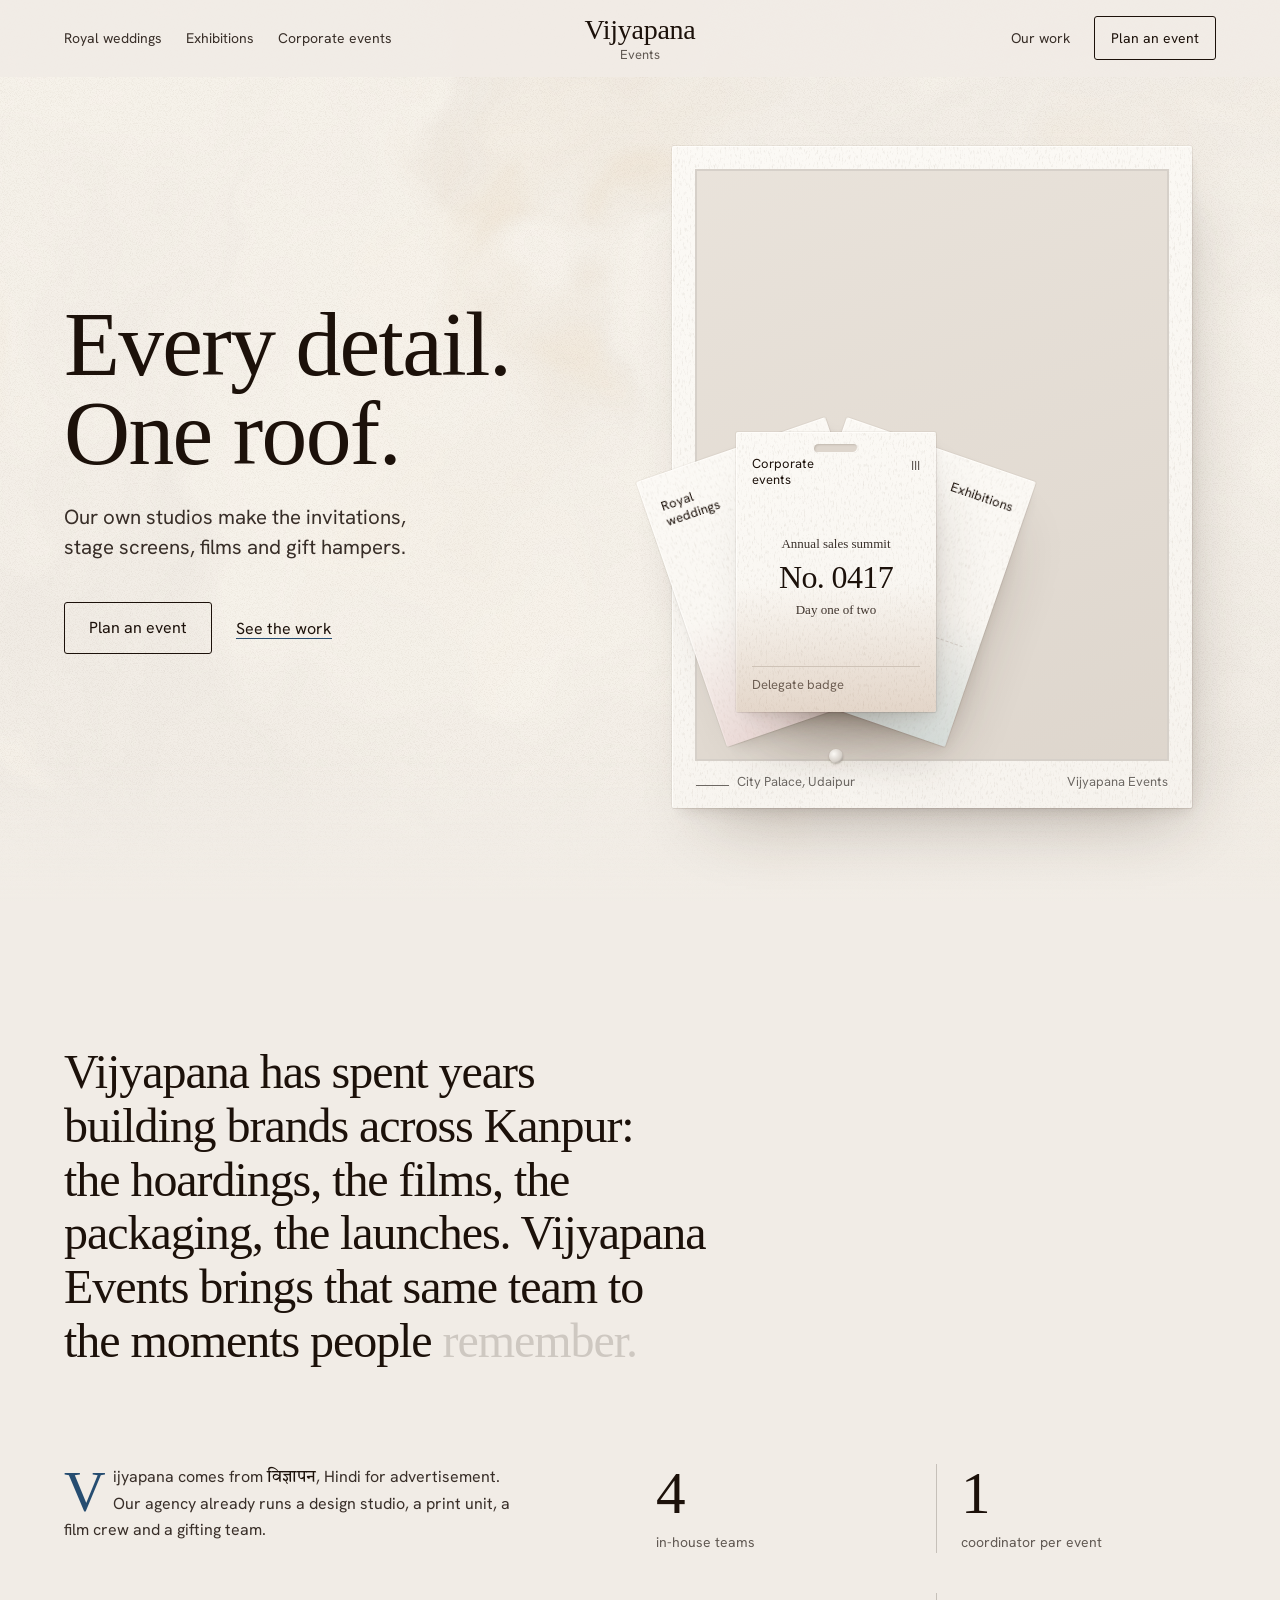
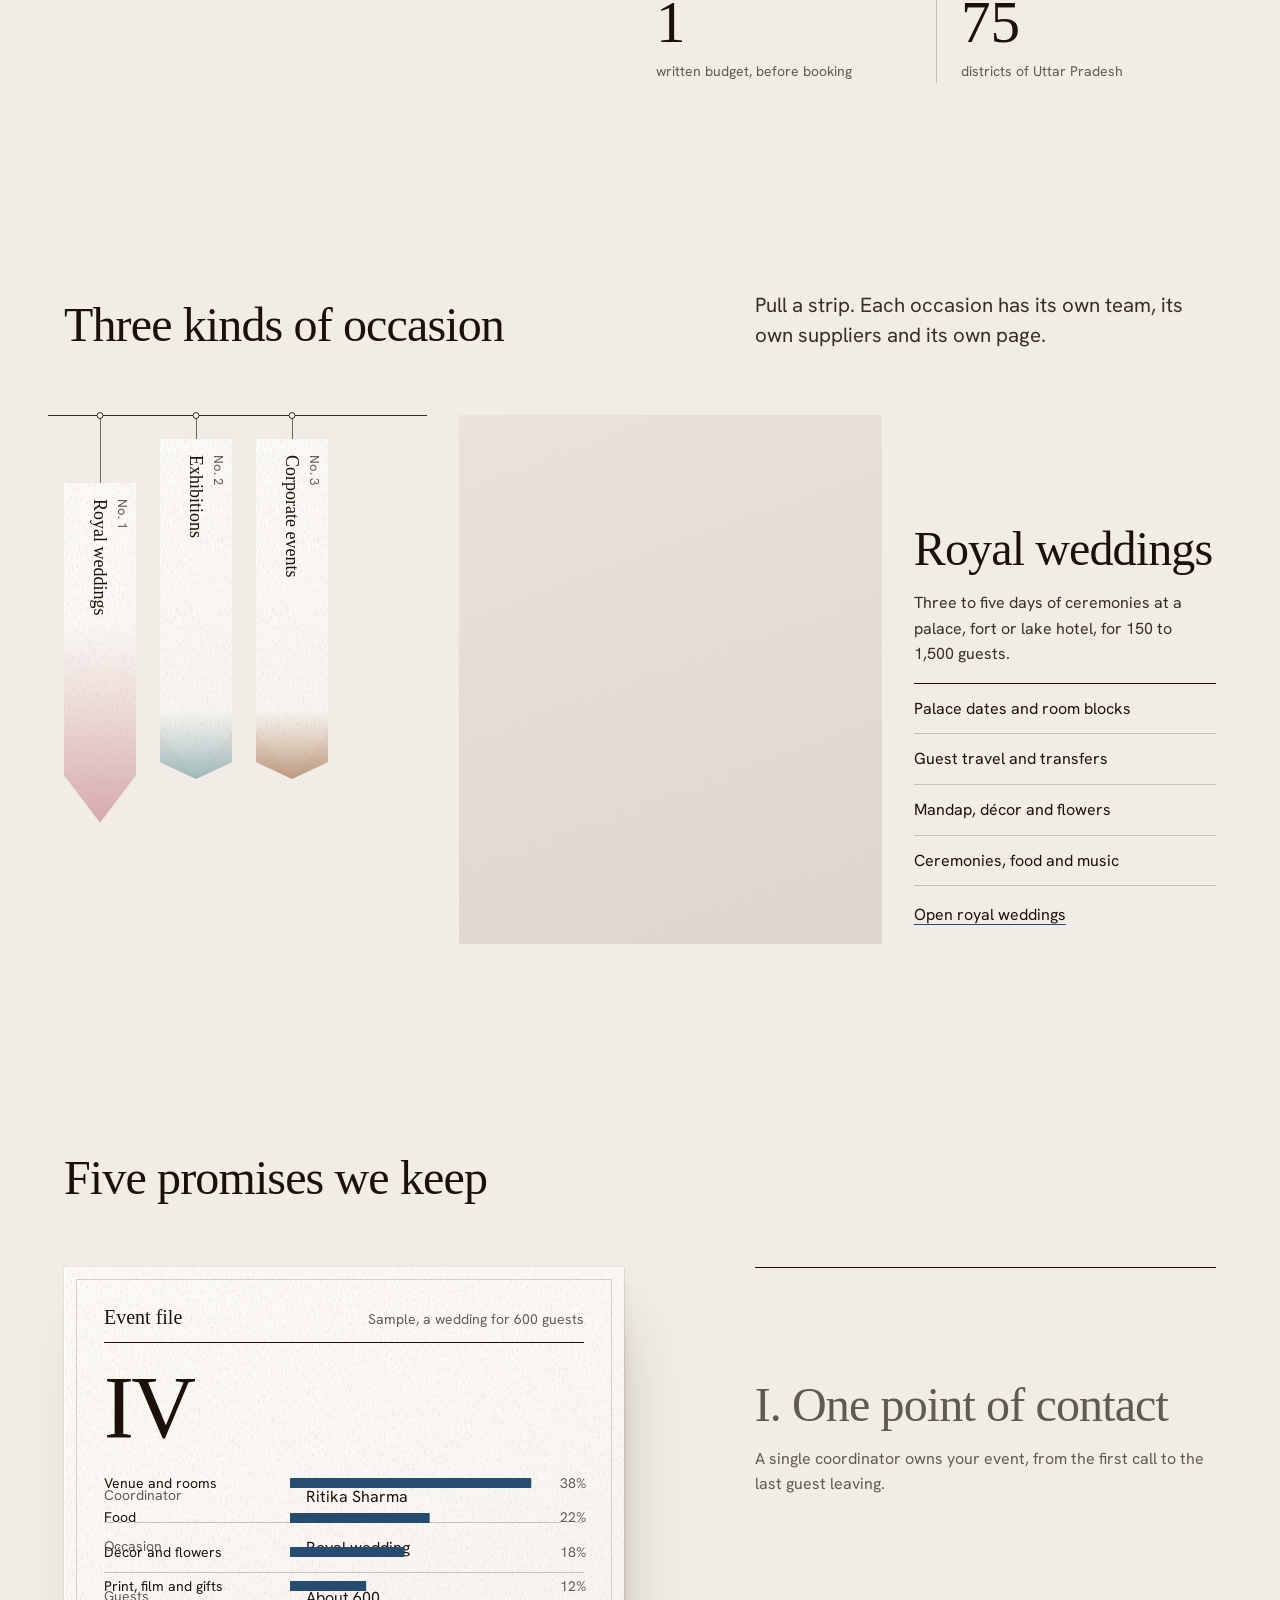
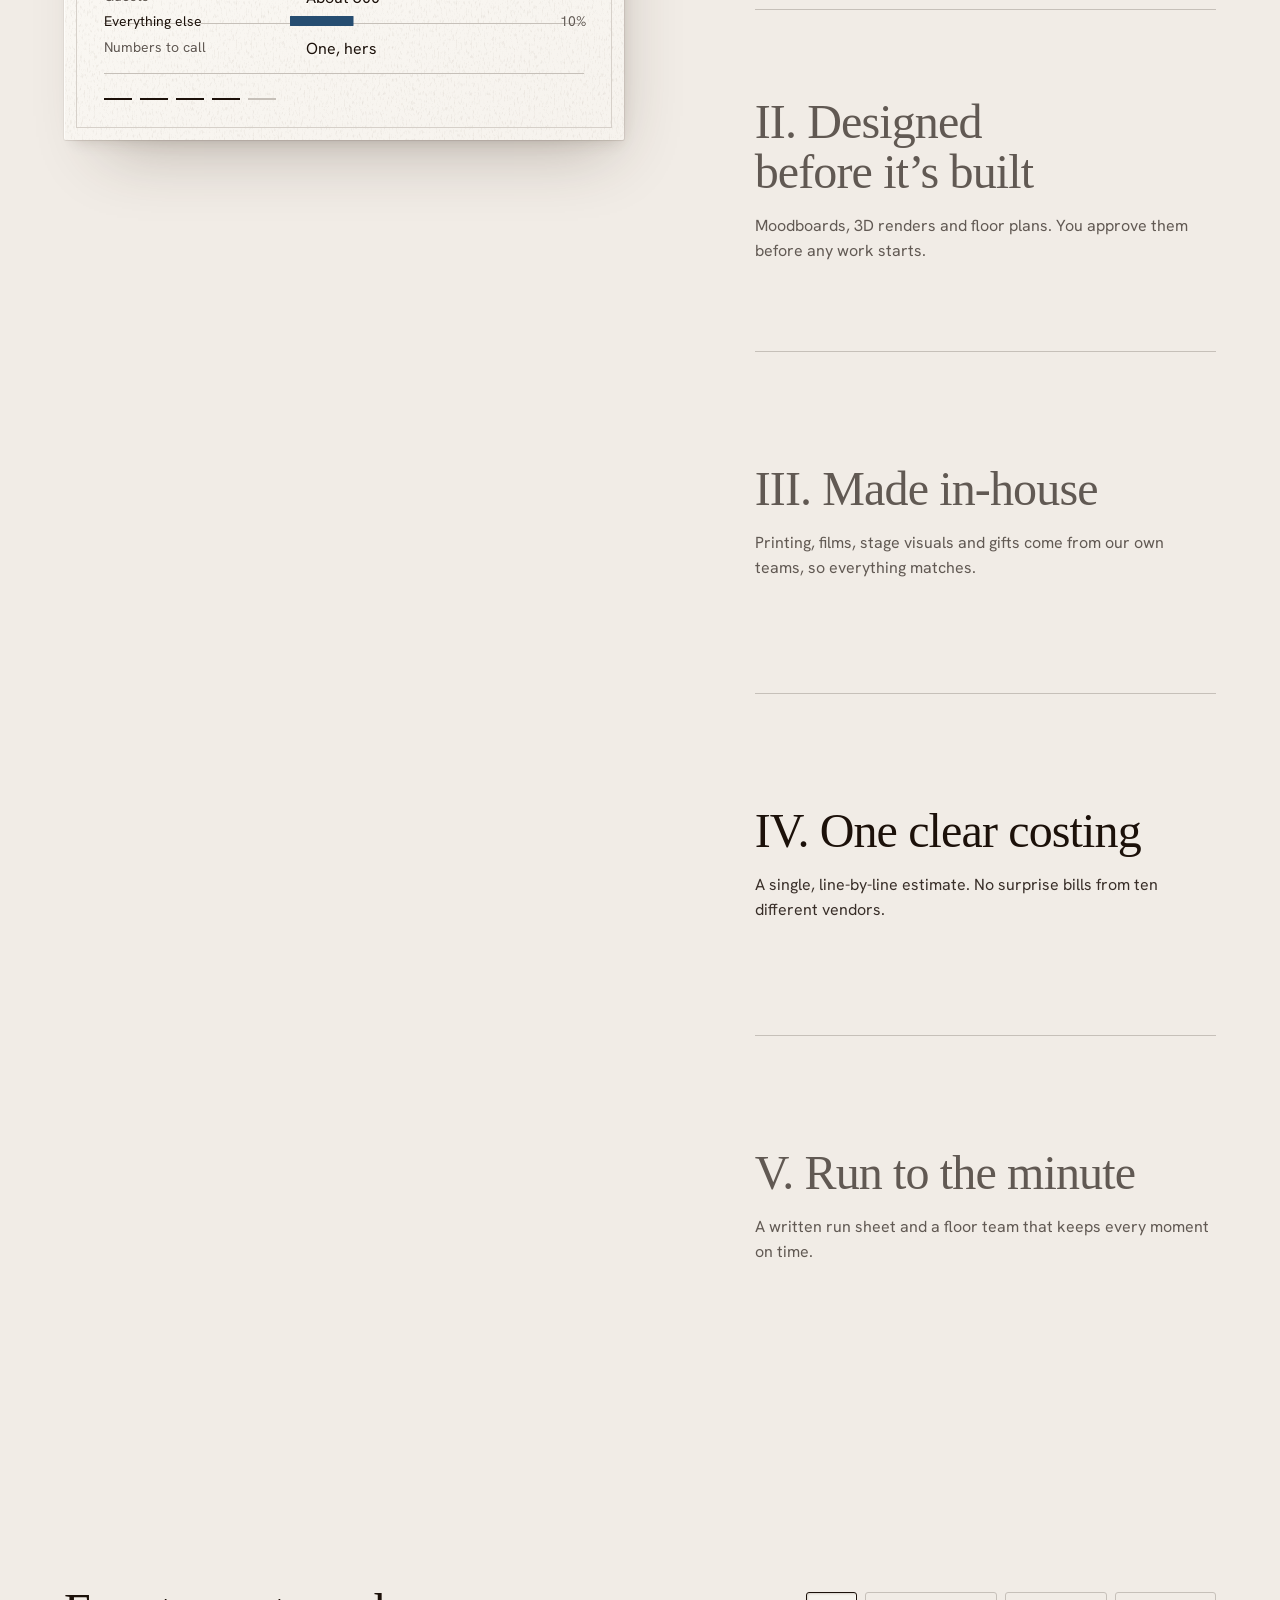
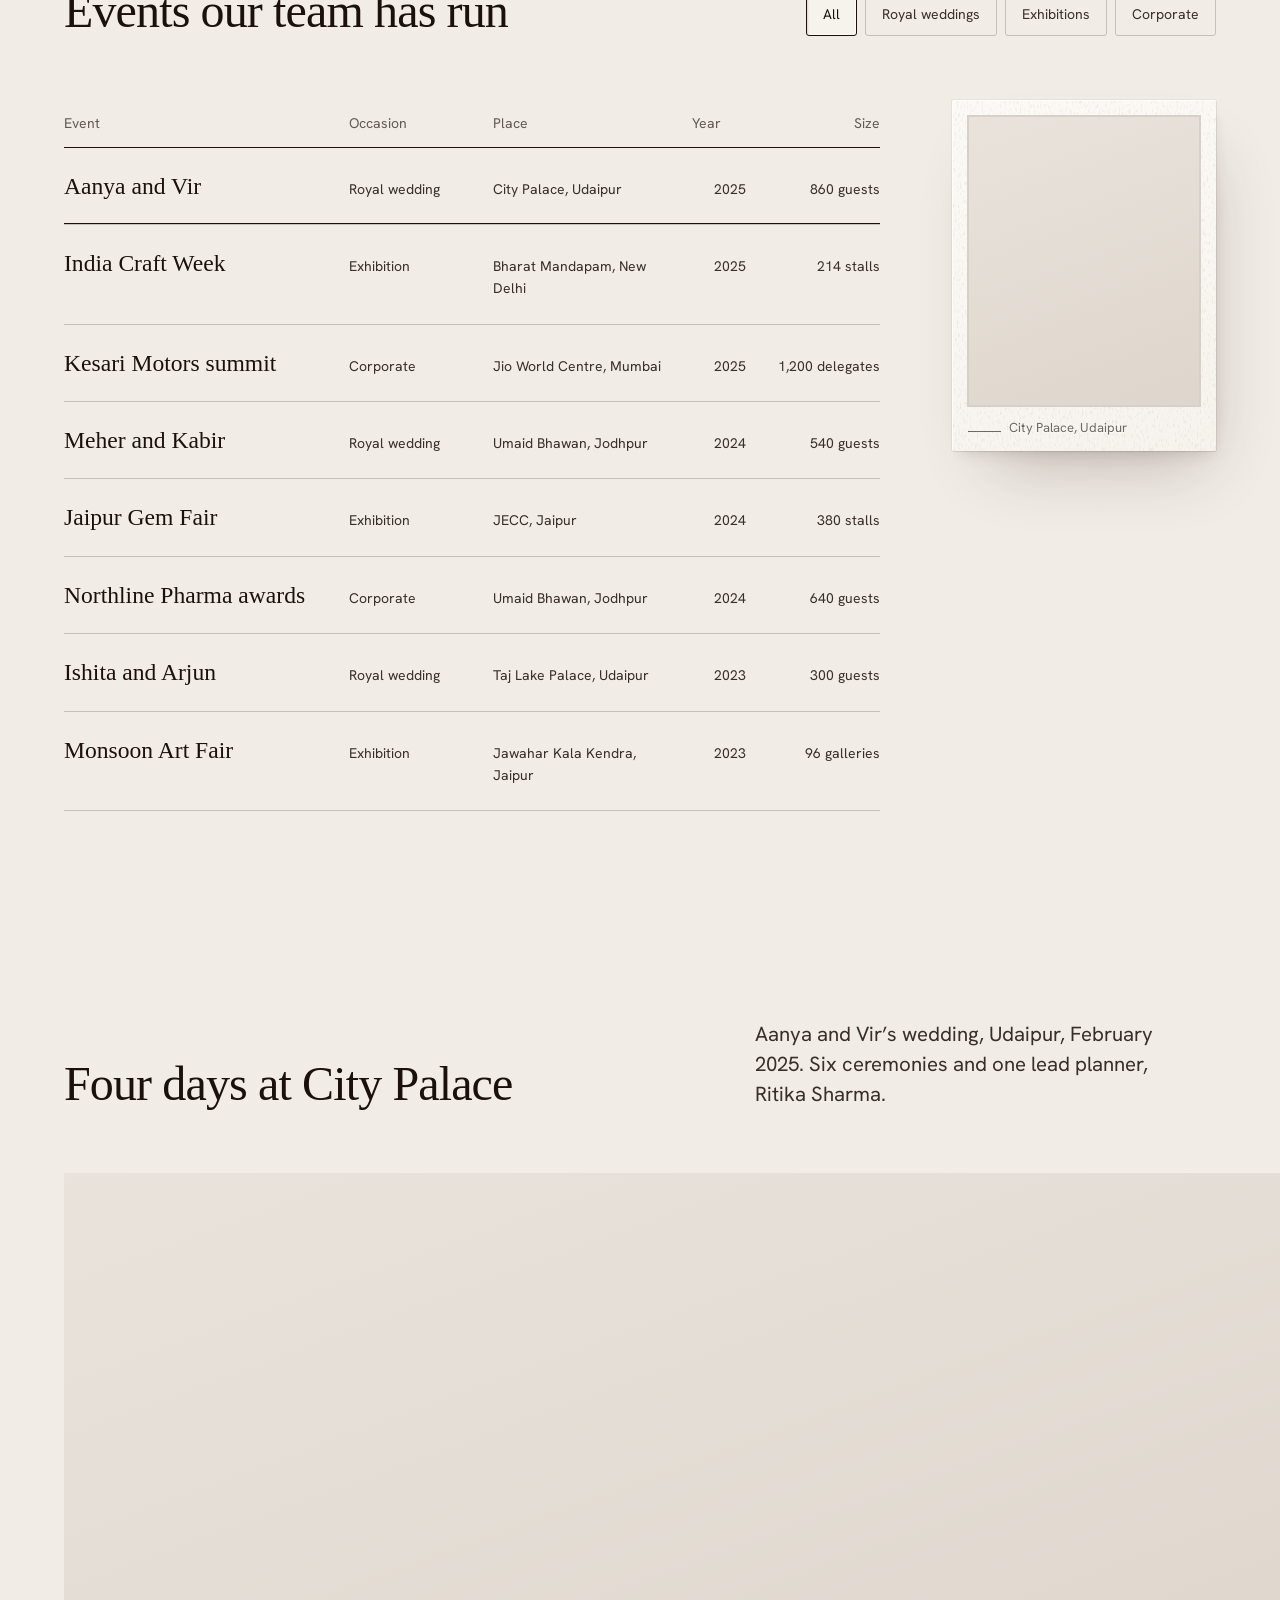
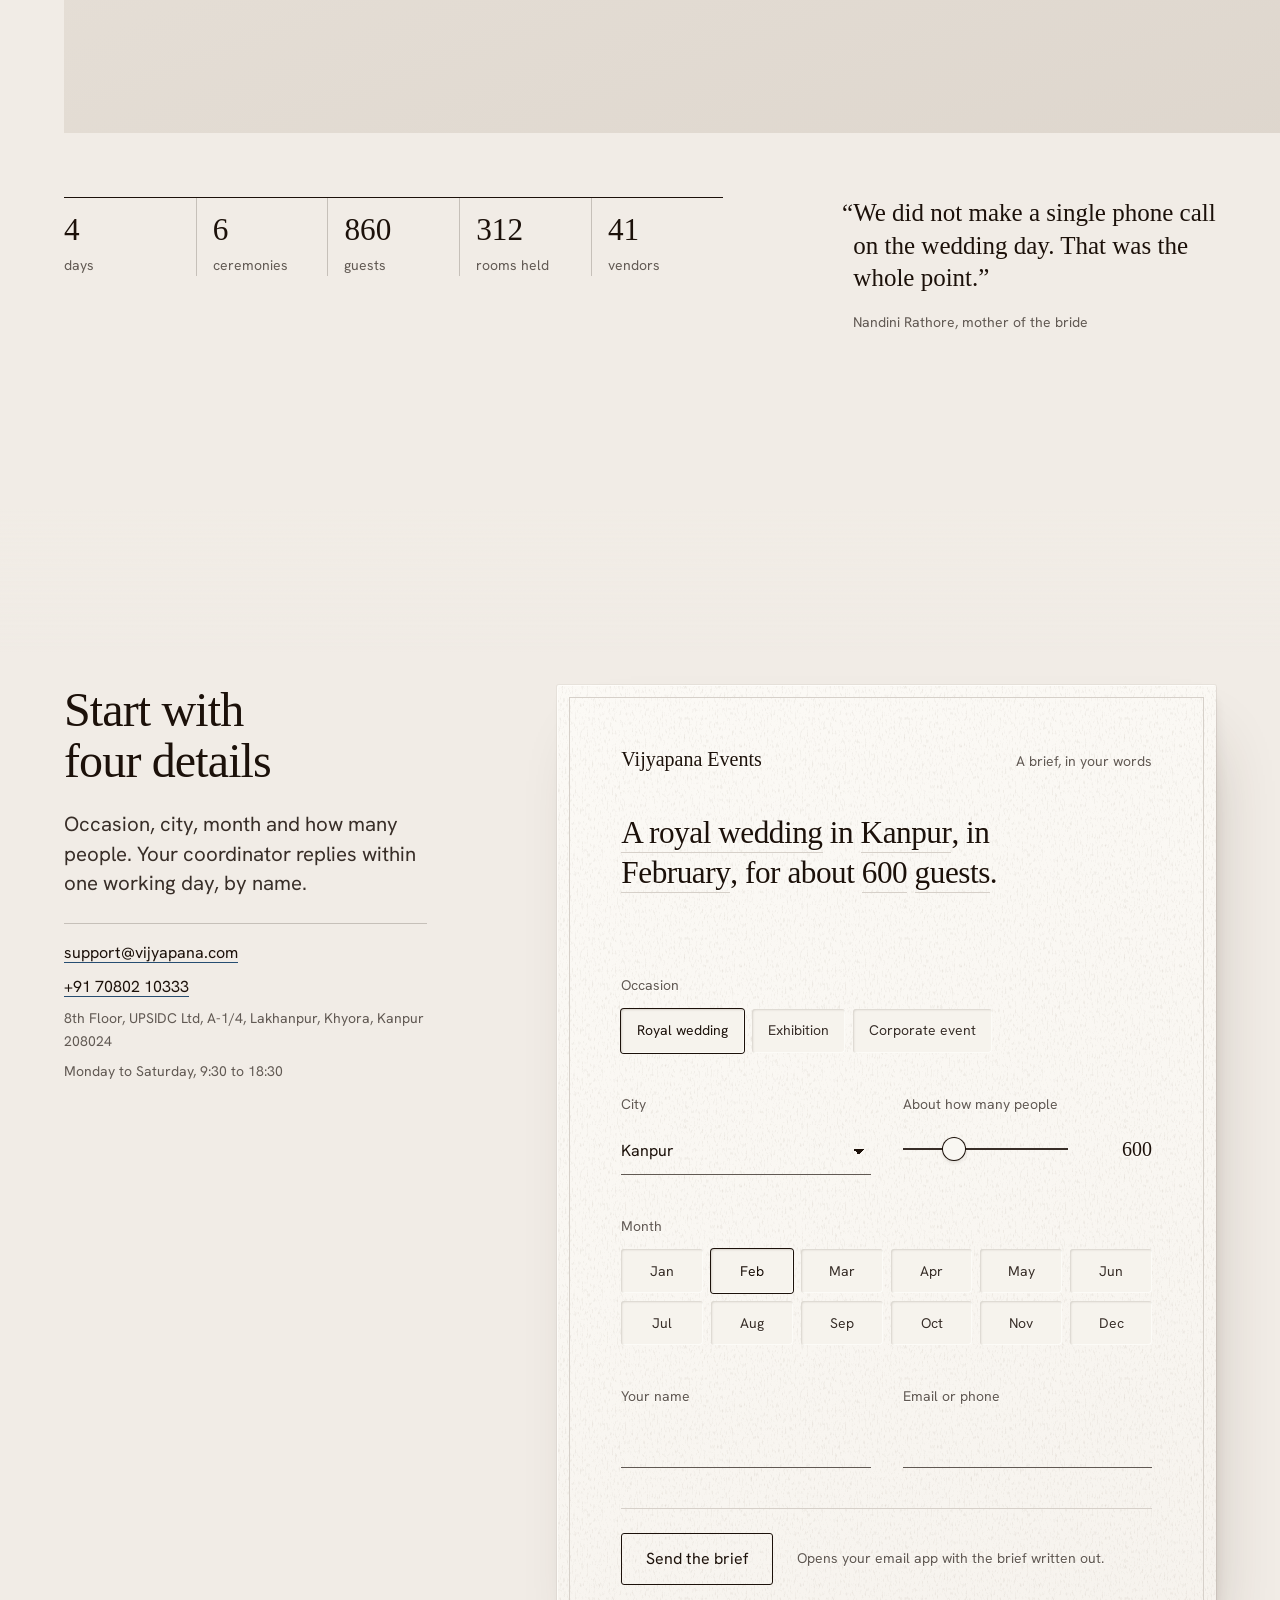
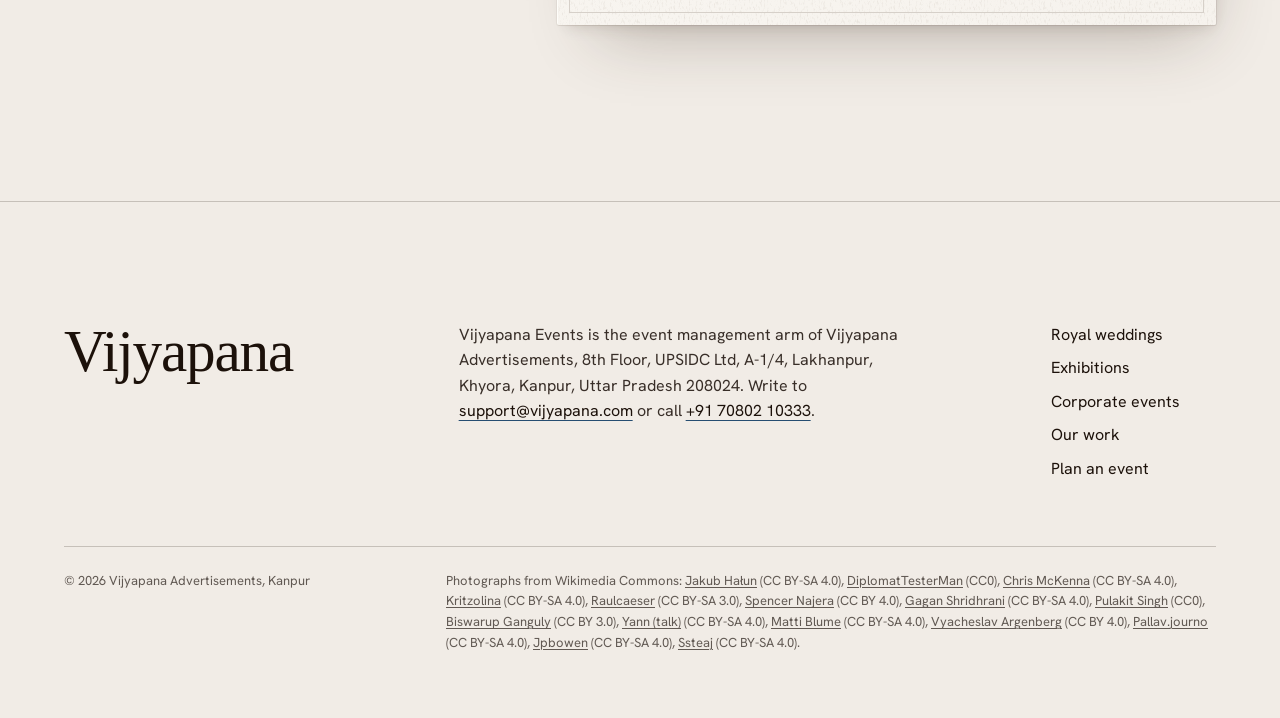
==== index.html @ c98c1ffe "Vijyapana Events website: home, royal weddings, exhibitions, corporate events Co-Authored-By: Claude" ====
<!doctype html>
<html lang="en-IN">
<head>
<meta charset="utf-8">
<meta name="viewport" content="width=device-width, initial-scale=1">
<title>Vijyapana Events | Royal weddings, exhibitions and corporate events in Kanpur</title>
<meta name="description" content="Vijyapana Events, the event management arm of Vijyapana in Kanpur, plans and runs royal weddings, exhibitions and corporate events, with the invitations, stage screens, films and gift hampers made in-house.">
<meta name="theme-color" content="#f1ece5">
<link rel="icon" href="data:image/svg+xml,%3Csvg xmlns='http://www.w3.org/2000/svg' viewBox='0 0 32 32'%3E%3Crect width='32' height='32' rx='3' fill='%23f1ece5'/%3E%3Ctext x='16' y='23' font-family='Georgia,serif' font-size='20' text-anchor='middle' fill='%23271c14'%3EV%3C/text%3E%3C/svg%3E">
<link rel="preconnect" href="https://api.fontshare.com">
<link rel="preconnect" href="https://cdn.fontshare.com" crossorigin>
<link rel="preconnect" href="https://fonts.googleapis.com">
<link rel="preconnect" href="https://fonts.gstatic.com" crossorigin>
<link rel="preconnect" href="https://upload.wikimedia.org">
<link href="https://api.fontshare.com/v2/css?f[]=sentient@300,400&amp;display=swap" rel="stylesheet">
<link href="https://fonts.googleapis.com/css2?family=Hanken+Grotesk:wght@400&amp;family=Tiro+Devanagari+Hindi&amp;display=swap" rel="stylesheet">
<link rel="stylesheet" href="assets/css/site.css">
<script>document.documentElement.classList.add('js');</script>

</head>
<!-- Placeholder content: the events, names, figures, quotes and prices on this site are sample data. Replace before launch. The Kanpur address, phone, email and hours are from vijyapana.com. -->
<body>
<canvas class="air" aria-hidden="true"></canvas>
<div class="grain" aria-hidden="true"></div>
<div class="page">
<a class="skip" href="#main">Skip to content</a>
<header class="site-nav">
  <div class="container">
    <nav class="site-nav__bar" aria-label="Main">
      <ul class="site-nav__start">
        <li><a href="royal-weddings.html">Royal weddings</a></li>
        <li><a href="exhibitions.html">Exhibitions</a></li>
        <li><a href="corporate-events.html">Corporate events</a></li>
      </ul>
      <a class="wordmark" href="index.html" aria-label="Vijyapana Events, home"><b>Vijyapana</b><span>Events</span></a>
      <div class="site-nav__end">
        <a class="link-work" href="index.html#work">Our work</a>
        <a class="btn btn--small" href="#brief">Plan an event</a>
        <button class="btn btn--small menu-btn" type="button" aria-expanded="false" aria-controls="menu">Menu</button>
      </div>
    </nav>
    <nav class="menu-panel" id="menu" aria-label="Menu" hidden>
      <a href="royal-weddings.html">Royal weddings</a>
      <a href="exhibitions.html">Exhibitions</a>
      <a href="corporate-events.html">Corporate events</a>
      <a href="index.html#work">Our work</a>
      <a class="btn" href="#brief">Plan an event</a>
    </nav>
  </div>
</header>


<main id="main">
  <!-- Hero: the three cards -->
  <section class="hero fade-foot" data-air aria-labelledby="hero-title">
    <div class="container hero__grid">
      <div class="hero__text">
        <h1 id="hero-title" class="lines-in h1--big">
          <span class="line" style="--i:0"><span>Every detail.</span></span>
          <span class="line" style="--i:1"><span>One roof.</span></span>
        </h1>
        <p class="lead" data-reveal style="--i:4">Our own studios make the invitations, stage screens, films and gift hampers.</p>
        <div class="actions" data-reveal style="--i:5">
          <a class="btn" href="#brief">Plan an event</a>
          <a class="link" href="#work">See the work</a>
        </div>
      </div>

      <div class="hero__visual hero__visual--deck">
        <figure class="print stock" style="margin:0">
          <div class="print__frame" data-slot="hero" data-print data-alt="Your own event photograph, portrait, at least 1600px tall">
            <img src="https://upload.wikimedia.org/wikipedia/commons/thumb/3/30/City_Palace%2C_Udaipur%2C_20191207_0526_6946.jpg/1280px-City_Palace%2C_Udaipur%2C_20191207_0526_6946.jpg" srcset="https://upload.wikimedia.org/wikipedia/commons/thumb/3/30/City_Palace%2C_Udaipur%2C_20191207_0526_6946.jpg/960px-City_Palace%2C_Udaipur%2C_20191207_0526_6946.jpg 960w, https://upload.wikimedia.org/wikipedia/commons/thumb/3/30/City_Palace%2C_Udaipur%2C_20191207_0526_6946.jpg/1280px-City_Palace%2C_Udaipur%2C_20191207_0526_6946.jpg 1280w, https://upload.wikimedia.org/wikipedia/commons/thumb/3/30/City_Palace%2C_Udaipur%2C_20191207_0526_6946.jpg/1920px-City_Palace%2C_Udaipur%2C_20191207_0526_6946.jpg 1920w" width="3936" height="4504" data-key="wed" class="is-shown" alt="Carved balconies and arched windows of City Palace, Udaipur, in daylight" sizes="(min-width: 60rem) 460px, 90vw" style="object-position: 50% 40%" fetchpriority="high" decoding="async">
            <img src="https://upload.wikimedia.org/wikipedia/commons/thumb/7/73/India_Art_Fair_2018_New_Delhi.jpg/1280px-India_Art_Fair_2018_New_Delhi.jpg" srcset="https://upload.wikimedia.org/wikipedia/commons/thumb/7/73/India_Art_Fair_2018_New_Delhi.jpg/960px-India_Art_Fair_2018_New_Delhi.jpg 960w, https://upload.wikimedia.org/wikipedia/commons/thumb/7/73/India_Art_Fair_2018_New_Delhi.jpg/1280px-India_Art_Fair_2018_New_Delhi.jpg 1280w, https://upload.wikimedia.org/wikipedia/commons/thumb/7/73/India_Art_Fair_2018_New_Delhi.jpg/1920px-India_Art_Fair_2018_New_Delhi.jpg 1920w" width="4032" height="3024" data-key="exh" alt="A long exhibition pavilion with a pleated roof and visitors arriving" sizes="(min-width: 60rem) 460px, 90vw" style="object-position: 40% 50%" loading="lazy" decoding="async">
            <img src="https://upload.wikimedia.org/wikipedia/commons/thumb/a/aa/Wikimania_2014_-_audience_during_Lila_Tretikov%27s_keynote_03.jpg/1280px-Wikimania_2014_-_audience_during_Lila_Tretikov%27s_keynote_03.jpg" srcset="https://upload.wikimedia.org/wikipedia/commons/thumb/a/aa/Wikimania_2014_-_audience_during_Lila_Tretikov%27s_keynote_03.jpg/960px-Wikimania_2014_-_audience_during_Lila_Tretikov%27s_keynote_03.jpg 960w, https://upload.wikimedia.org/wikipedia/commons/thumb/a/aa/Wikimania_2014_-_audience_during_Lila_Tretikov%27s_keynote_03.jpg/1280px-Wikimania_2014_-_audience_during_Lila_Tretikov%27s_keynote_03.jpg 1280w, https://upload.wikimedia.org/wikipedia/commons/thumb/a/aa/Wikimania_2014_-_audience_during_Lila_Tretikov%27s_keynote_03.jpg/1920px-Wikimania_2014_-_audience_during_Lila_Tretikov%27s_keynote_03.jpg 1920w" width="4608" height="3456" data-key="corp" alt="A full auditorium during a keynote" sizes="(min-width: 60rem) 460px, 90vw" style="object-position: 55% 50%" loading="lazy" decoding="async">
          </div>
          <figcaption class="print__meta">
            <span class="pencil" data-print-meta="wed">City Palace, Udaipur</span>
            <span class="pencil" data-print-meta="exh" hidden>Exhibition pavilion, New Delhi</span>
            <span class="pencil" data-print-meta="corp" hidden>Keynote, 1,200 seats</span>
            <span>Vijyapana Events</span>
          </figcaption>
        </figure>

        <div class="deck" aria-label="Choose an occasion">
          <a class="card card--wed stock" href="royal-weddings.html" data-show="wed" aria-label="Royal weddings">
            <span class="card__stain" aria-hidden="true"></span>
            <span class="card__top"><span>Royal weddings</span><span aria-hidden="true">I</span></span>
            <span class="card__body" aria-hidden="true"><em>Together with their families</em><strong>Aanya &amp; Vir</strong><em>request your company in Udaipur</em></span>
            <span class="card__foot" aria-hidden="true"><span>Invitation</span></span>
          </a>
          <a class="card card--exh stock" href="exhibitions.html" data-show="exh" aria-label="Exhibitions">
            <span class="card__stain" aria-hidden="true"></span>
            <span class="card__perf" aria-hidden="true"></span>
            <span class="card__top"><span>Exhibitions</span><span aria-hidden="true">II</span></span>
            <span class="card__body" aria-hidden="true"><em>India Craft Week</em><strong>Hall 3</strong><em>Stall C-14, 18&nbsp;sq&nbsp;m</em></span>
            <span class="card__foot" aria-hidden="true"><span>Stall pass</span></span>
          </a>
          <a class="card card--corp stock" href="corporate-events.html" data-show="corp" aria-label="Corporate events">
            <span class="card__stain" aria-hidden="true"></span>
            <span class="card__slot" aria-hidden="true"></span>
            <span class="card__top"><span>Corporate events</span><span aria-hidden="true">III</span></span>
            <span class="card__body" aria-hidden="true"><em>Annual sales summit</em><strong>No. 0417</strong><em>Day one of two</em></span>
            <span class="card__foot" aria-hidden="true"><span>Delegate badge</span></span>
          </a>
        </div>
      </div>
    </div>
  </section>

  <!-- What we are -->
  <section class="section paper" aria-labelledby="what-title">
    <div class="container">
      <h2 id="what-title" class="visually-hidden">About Vijyapana Events</h2>
      <div class="g12">
        <p class="statement__text ink-words">Vijyapana has spent years building brands across Kanpur: the hoardings, the films, the packaging, the launches. Vijyapana Events brings that same team to the moments people remember.</p>
      </div>
      <div class="g12 statement__below">
        <p class="wall dropcap" data-reveal>Vijyapana comes from <span class="deva" lang="hi">विज्ञापन</span>, Hindi for advertisement. Our agency already runs a design studio, a print unit, a film crew and a gifting team.</p>
        <dl class="figures" data-stagger>
          <div data-reveal><dt>in-house teams</dt><dd data-count="4">4</dd></div>
          <div data-reveal><dt>coordinator per event</dt><dd data-count="1">1</dd></div>
          <div data-reveal><dt>written budget, before booking</dt><dd data-count="1">1</dd></div>
          <div data-reveal><dt>districts of Uttar Pradesh</dt><dd data-count="75">75</dd></div>
        </dl>
      </div>
    </div>
  </section>

  <!-- Three kinds of occasion -->
  <section class="section paper" id="occasions" aria-labelledby="occ-title">
    <div class="container">
      <div class="head head--split">
        <h2 id="occ-title" data-reveal>Three kinds of occasion</h2>
        <p class="lead" data-reveal style="--i:1">Pull a strip. Each occasion has its own team, its own suppliers and its own page.</p>
      </div>
      <div class="g12 occ" data-tabs>
        <div class="occ__rail" role="tablist" aria-label="Occasions">
          <button class="strip strip--wed" type="button" role="tab" id="t-wed" aria-controls="p-wed" aria-selected="true"><span class="strip__paper"></span><span class="strip__ink"></span><span class="strip__name">Royal weddings</span><span class="strip__no">No. 1</span></button>
          <button class="strip strip--exh" type="button" role="tab" id="t-exh" aria-controls="p-exh" aria-selected="false"><span class="strip__paper"></span><span class="strip__ink"></span><span class="strip__name">Exhibitions</span><span class="strip__no">No. 2</span></button>
          <button class="strip strip--corp" type="button" role="tab" id="t-corp" aria-controls="p-corp" aria-selected="false"><span class="strip__paper"></span><span class="strip__ink"></span><span class="strip__name">Corporate events</span><span class="strip__no">No. 3</span></button>
        </div>
        <div class="occ__panels">
          <article class="occ__panel" role="tabpanel" id="p-wed" aria-labelledby="t-wed">
            <div class="occ__photo" data-slot="occ-wed" data-alt="Décor detail from one of your weddings, portrait">
              <img src="https://upload.wikimedia.org/wikipedia/commons/thumb/f/f6/Lotus_buds_as_decoration_at_an_Indian_wedding_02.jpg/1280px-Lotus_buds_as_decoration_at_an_Indian_wedding_02.jpg" srcset="https://upload.wikimedia.org/wikipedia/commons/thumb/f/f6/Lotus_buds_as_decoration_at_an_Indian_wedding_02.jpg/960px-Lotus_buds_as_decoration_at_an_Indian_wedding_02.jpg 960w, https://upload.wikimedia.org/wikipedia/commons/thumb/f/f6/Lotus_buds_as_decoration_at_an_Indian_wedding_02.jpg/1280px-Lotus_buds_as_decoration_at_an_Indian_wedding_02.jpg 1280w, https://upload.wikimedia.org/wikipedia/commons/thumb/f/f6/Lotus_buds_as_decoration_at_an_Indian_wedding_02.jpg/1920px-Lotus_buds_as_decoration_at_an_Indian_wedding_02.jpg 1920w" width="5472" height="3648" alt="Lotus buds and jasmine strings hung as wedding décor" sizes="(min-width: 60rem) 34vw, 92vw" style="object-position: 50% 45%" loading="lazy" decoding="async">
            </div>
            <div class="occ__label">
              <h3>Royal weddings</h3>
              <p>Three to five days of ceremonies at a palace, fort or lake hotel, for 150 to 1,500 guests.</p>
              <ul><li>Palace dates and room blocks</li><li>Guest travel and transfers</li><li>Mandap, décor and flowers</li><li>Ceremonies, food and music</li></ul>
              <a class="link" href="royal-weddings.html">Open royal weddings</a>
            </div>
          </article>
          <article class="occ__panel" role="tabpanel" id="p-exh" aria-labelledby="t-exh">
            <div class="occ__photo" data-slot="occ-exh" data-alt="A hall your team has built, portrait">
              <img src="https://upload.wikimedia.org/wikipedia/commons/thumb/0/0f/Pragatimaidanhall6.jpg/1280px-Pragatimaidanhall6.jpg" srcset="https://upload.wikimedia.org/wikipedia/commons/thumb/0/0f/Pragatimaidanhall6.jpg/960px-Pragatimaidanhall6.jpg 960w, https://upload.wikimedia.org/wikipedia/commons/thumb/0/0f/Pragatimaidanhall6.jpg/1280px-Pragatimaidanhall6.jpg 1280w, https://upload.wikimedia.org/wikipedia/commons/thumb/0/0f/Pragatimaidanhall6.jpg/1920px-Pragatimaidanhall6.jpg 1920w" width="4608" height="3456" alt="An exhibition hall under a steel roof, stalls in rows below" sizes="(min-width: 60rem) 34vw, 92vw" style="object-position: 50% 50%" loading="lazy" decoding="async">
            </div>
            <div class="occ__label">
              <h3>Exhibitions</h3>
              <p>Trade shows, consumer fairs and art fairs, for the organiser running the hall and the brand taking a stand.</p>
              <ul><li>Hall plans and permits</li><li>Stand design and build</li><li>Exhibitor services desk</li><li>Visitor registration</li></ul>
              <a class="link" href="exhibitions.html">Open exhibitions</a>
            </div>
          </article>
          <article class="occ__panel" role="tabpanel" id="p-corp" aria-labelledby="t-corp">
            <div class="occ__photo" data-slot="occ-corp" data-alt="A stage your team has run, portrait">
              <img src="https://upload.wikimedia.org/wikipedia/commons/thumb/6/6b/NOLA_NAHJ_2026_Conference_-_%28Group%29_Charo_Henriquez_%2B_Sabrina_Rodriguez_%2B_Vanessa_Diaz_%2B_Julyssa_Lopez_1.jpg/1280px-NOLA_NAHJ_2026_Conference_-_%28Group%29_Charo_Henriquez_%2B_Sabrina_Rodriguez_%2B_Vanessa_Diaz_%2B_Julyssa_Lopez_1.jpg" srcset="https://upload.wikimedia.org/wikipedia/commons/thumb/6/6b/NOLA_NAHJ_2026_Conference_-_%28Group%29_Charo_Henriquez_%2B_Sabrina_Rodriguez_%2B_Vanessa_Diaz_%2B_Julyssa_Lopez_1.jpg/960px-NOLA_NAHJ_2026_Conference_-_%28Group%29_Charo_Henriquez_%2B_Sabrina_Rodriguez_%2B_Vanessa_Diaz_%2B_Julyssa_Lopez_1.jpg 960w, https://upload.wikimedia.org/wikipedia/commons/thumb/6/6b/NOLA_NAHJ_2026_Conference_-_%28Group%29_Charo_Henriquez_%2B_Sabrina_Rodriguez_%2B_Vanessa_Diaz_%2B_Julyssa_Lopez_1.jpg/1280px-NOLA_NAHJ_2026_Conference_-_%28Group%29_Charo_Henriquez_%2B_Sabrina_Rodriguez_%2B_Vanessa_Diaz_%2B_Julyssa_Lopez_1.jpg 1280w, https://upload.wikimedia.org/wikipedia/commons/thumb/6/6b/NOLA_NAHJ_2026_Conference_-_%28Group%29_Charo_Henriquez_%2B_Sabrina_Rodriguez_%2B_Vanessa_Diaz_%2B_Julyssa_Lopez_1.jpg/1920px-NOLA_NAHJ_2026_Conference_-_%28Group%29_Charo_Henriquez_%2B_Sabrina_Rodriguez_%2B_Vanessa_Diaz_%2B_Julyssa_Lopez_1.jpg 1920w" width="5472" height="3648" alt="Four speakers seated on a dark stage during a panel" sizes="(min-width: 60rem) 34vw, 92vw" style="object-position: 50% 50%" loading="lazy" decoding="async">
            </div>
            <div class="occ__label">
              <h3>Corporate events</h3>
              <p>Conferences, launches, award nights and offsites, run to a minute-by-minute show sheet.</p>
              <ul><li>Venue, stage and sound</li><li>Delegate registration</li><li>Speakers and show calling</li><li>Group travel</li></ul>
              <a class="link" href="corporate-events.html">Open corporate events</a>
            </div>
          </article>
        </div>
      </div>
    </div>
  </section>

  <!-- How an event runs -->
  <section class="section paper" aria-labelledby="how-title">
    <div class="container">
      <div class="head">
        <h2 id="how-title" data-reveal>Five promises we keep</h2>
      </div>
      <div class="g12 chapter" data-chapter>
        <div class="chapter__pin">
          <div class="sheet stock stock--framed">
            <div class="sheet__head"><b>Event file</b><span>Sample, a wedding for 600 guests</span></div>
            <div class="sheet__states">
              <div class="sheet__state is-current">
                <span class="sheet__numeral" aria-hidden="true">I</span>
                <dl><div><dt>Coordinator</dt><dd>Ritika Sharma</dd></div><div><dt>Occasion</dt><dd>Royal wedding</dd></div><div><dt>Guests</dt><dd>About 600</dd></div><div><dt>Numbers to call</dt><dd>One, hers</dd></div></dl>
              </div>
              <div class="sheet__state">
                <span class="sheet__numeral" aria-hidden="true">II</span>
                <dl><div><dt>Moodboard</dt><dd>Approved</dd></div><div><dt>3D stage render</dt><dd>Version 3, approved</dd></div><div><dt>Floor plan</dt><dd>Signed</dd></div><div><dt>Build starts</dt><dd>After your sign-off</dd></div></dl>
              </div>
              <div class="sheet__state">
                <span class="sheet__numeral" aria-hidden="true">III</span>
                <dl><div><dt>Invitations</dt><dd>Our print unit</dd></div><div><dt>Stage screens</dt><dd>Our design studio</dd></div><div><dt>Wedding film</dt><dd>Our film crew</dd></div><div><dt>Gift hampers</dt><dd>Our gifting team</dd></div></dl>
              </div>
              <div class="sheet__state">
                <span class="sheet__numeral" aria-hidden="true">IV</span>
                <ul class="bars">
                  <li>Venue and rooms<i style="--v:.95"></i><b>38%</b></li>
                  <li>Food<i style="--v:.55"></i><b>22%</b></li>
                  <li>Décor and flowers<i style="--v:.45"></i><b>18%</b></li>
                  <li>Print, film and gifts<i style="--v:.3"></i><b>12%</b></li>
                  <li>Everything else<i style="--v:.25"></i><b>10%</b></li>
                </ul>
              </div>
              <div class="sheet__state">
                <span class="sheet__numeral" aria-hidden="true">V</span>
                <dl><div><dt>18:30</dt><dd>Baraat leaves the hotel</dd></div><div><dt>19:10</dt><dd>At the gate</dd></div><div><dt>19:40</dt><dd>Varmala on the steps</dd></div><div><dt>21:15</dt><dd>Pheras, at the muhurat</dd></div></dl>
              </div>
            </div>
            <div class="sheet__ticks" aria-hidden="true"><span class="on"></span><span></span><span></span><span></span><span></span></div>
          </div>
        </div>
        <ol class="chapter__steps">
          <li class="is-current"><h3>I. One point of contact</h3><p>A single coordinator owns your event, from the first call to the last guest leaving.</p></li>
          <li><h3>II. Designed before it’s built</h3><p>Moodboards, 3D renders and floor plans. You approve them before any work starts.</p></li>
          <li><h3>III. Made in-house</h3><p>Printing, films, stage visuals and gifts come from our own teams, so everything matches.</p></li>
          <li><h3>IV. One clear costing</h3><p>A single, line-by-line estimate. No surprise bills from ten different vendors.</p></li>
          <li><h3>V. Run to the minute</h3><p>A written run sheet and a floor team that keeps every moment on time.</p></li>
        </ol>
      </div>
    </div>
  </section>

  <!-- The work -->
  <section class="section paper" id="work" aria-labelledby="work-title" data-work>
    <div class="container">
      <div class="head head--split">
        <h2 id="work-title" data-reveal>Events our team has run</h2>
        <div class="head__aside work__filter" role="group" aria-label="Filter events">
          <button class="chip" type="button" data-filter="all" aria-pressed="true">All</button>
          <button class="chip" type="button" data-filter="wed" aria-pressed="false">Royal weddings</button>
          <button class="chip" type="button" data-filter="exh" aria-pressed="false">Exhibitions</button>
          <button class="chip" type="button" data-filter="corp" aria-pressed="false">Corporate</button>
        </div>
      </div>
      <div class="g12 work">
        <div class="work__main">
          <div class="work__head" aria-hidden="true"><span>Event</span><span>Occasion</span><span>Place</span><span>Year</span><span>Size</span></div>
          <ul class="work__list">
            <li data-kind="wed" data-key="r1" data-place="City Palace, Udaipur"><a class="work__row" href="royal-weddings.html"><b>Aanya and Vir</b><span>Royal wedding</span><span>City Palace, Udaipur</span><span class="num">2025</span><span class="num">860 guests</span></a></li>
            <li data-kind="exh" data-key="r2" data-place="Bharat Mandapam, New Delhi"><a class="work__row" href="exhibitions.html"><b>India Craft Week</b><span>Exhibition</span><span>Bharat Mandapam, New Delhi</span><span class="num">2025</span><span class="num">214 stalls</span></a></li>
            <li data-kind="corp" data-key="r3" data-place="Jio World Centre, Mumbai"><a class="work__row" href="corporate-events.html"><b>Kesari Motors summit</b><span>Corporate</span><span>Jio World Centre, Mumbai</span><span class="num">2025</span><span class="num">1,200 delegates</span></a></li>
            <li data-kind="wed" data-key="r4" data-place="Umaid Bhawan, Jodhpur"><a class="work__row" href="royal-weddings.html"><b>Meher and Kabir</b><span>Royal wedding</span><span>Umaid Bhawan, Jodhpur</span><span class="num">2024</span><span class="num">540 guests</span></a></li>
            <li data-kind="exh" data-key="r5" data-place="JECC, Jaipur"><a class="work__row" href="exhibitions.html"><b>Jaipur Gem Fair</b><span>Exhibition</span><span>JECC, Jaipur</span><span class="num">2024</span><span class="num">380 stalls</span></a></li>
            <li data-kind="corp" data-key="r6" data-place="Umaid Bhawan, Jodhpur"><a class="work__row" href="corporate-events.html"><b>Northline Pharma awards</b><span>Corporate</span><span>Umaid Bhawan, Jodhpur</span><span class="num">2024</span><span class="num">640 guests</span></a></li>
            <li data-kind="wed" data-key="r7" data-place="Taj Lake Palace, Udaipur"><a class="work__row" href="royal-weddings.html"><b>Ishita and Arjun</b><span>Royal wedding</span><span>Taj Lake Palace, Udaipur</span><span class="num">2023</span><span class="num">300 guests</span></a></li>
            <li data-kind="exh" data-key="r8" data-place="Jawahar Kala Kendra, Jaipur"><a class="work__row" href="exhibitions.html"><b>Monsoon Art Fair</b><span>Exhibition</span><span>Jawahar Kala Kendra, Jaipur</span><span class="num">2023</span><span class="num">96 galleries</span></a></li>
          </ul>
        </div>
        <figure class="work__preview stock" aria-hidden="true" style="margin:0">
          <div class="print__frame" data-slot="work" data-alt="Photographs of each listed event, portrait">
            <img src="https://upload.wikimedia.org/wikipedia/commons/thumb/6/62/Kanyadaan_Ceremony_in_a_Gujarati%2C_Hindu_Wedding_Ceremony.jpg/1280px-Kanyadaan_Ceremony_in_a_Gujarati%2C_Hindu_Wedding_Ceremony.jpg" srcset="https://upload.wikimedia.org/wikipedia/commons/thumb/6/62/Kanyadaan_Ceremony_in_a_Gujarati%2C_Hindu_Wedding_Ceremony.jpg/960px-Kanyadaan_Ceremony_in_a_Gujarati%2C_Hindu_Wedding_Ceremony.jpg 960w, https://upload.wikimedia.org/wikipedia/commons/thumb/6/62/Kanyadaan_Ceremony_in_a_Gujarati%2C_Hindu_Wedding_Ceremony.jpg/1280px-Kanyadaan_Ceremony_in_a_Gujarati%2C_Hindu_Wedding_Ceremony.jpg 1280w, https://upload.wikimedia.org/wikipedia/commons/thumb/6/62/Kanyadaan_Ceremony_in_a_Gujarati%2C_Hindu_Wedding_Ceremony.jpg/1920px-Kanyadaan_Ceremony_in_a_Gujarati%2C_Hindu_Wedding_Ceremony.jpg 1920w" width="5760" height="3840" data-key="r1" alt="" sizes="320px" style="object-position: 50% 50%" loading="lazy" decoding="async">
            <img src="https://upload.wikimedia.org/wikipedia/commons/thumb/7/71/India_Art_Fair_2018_Interior.jpg/1280px-India_Art_Fair_2018_Interior.jpg" srcset="https://upload.wikimedia.org/wikipedia/commons/thumb/7/71/India_Art_Fair_2018_Interior.jpg/960px-India_Art_Fair_2018_Interior.jpg 960w, https://upload.wikimedia.org/wikipedia/commons/thumb/7/71/India_Art_Fair_2018_Interior.jpg/1280px-India_Art_Fair_2018_Interior.jpg 1280w, https://upload.wikimedia.org/wikipedia/commons/thumb/7/71/India_Art_Fair_2018_Interior.jpg/1920px-India_Art_Fair_2018_Interior.jpg 1920w" width="4032" height="3024" data-key="r2" alt="" sizes="320px" loading="lazy" decoding="async">
            <img src="https://upload.wikimedia.org/wikipedia/commons/thumb/a/aa/Audience_-_Keynote_Session_-_Wiki_Conference_India_-_CGC_-_Mohali_2016-08-06_7481.JPG/1280px-Audience_-_Keynote_Session_-_Wiki_Conference_India_-_CGC_-_Mohali_2016-08-06_7481.JPG" srcset="https://upload.wikimedia.org/wikipedia/commons/thumb/a/aa/Audience_-_Keynote_Session_-_Wiki_Conference_India_-_CGC_-_Mohali_2016-08-06_7481.JPG/960px-Audience_-_Keynote_Session_-_Wiki_Conference_India_-_CGC_-_Mohali_2016-08-06_7481.JPG 960w, https://upload.wikimedia.org/wikipedia/commons/thumb/a/aa/Audience_-_Keynote_Session_-_Wiki_Conference_India_-_CGC_-_Mohali_2016-08-06_7481.JPG/1280px-Audience_-_Keynote_Session_-_Wiki_Conference_India_-_CGC_-_Mohali_2016-08-06_7481.JPG 1280w, https://upload.wikimedia.org/wikipedia/commons/thumb/a/aa/Audience_-_Keynote_Session_-_Wiki_Conference_India_-_CGC_-_Mohali_2016-08-06_7481.JPG/1920px-Audience_-_Keynote_Session_-_Wiki_Conference_India_-_CGC_-_Mohali_2016-08-06_7481.JPG 1920w" width="6016" height="4000" data-key="r3" alt="" sizes="320px" style="object-position: 40% 50%" loading="lazy" decoding="async">
            <img src="https://upload.wikimedia.org/wikipedia/commons/thumb/a/a8/Columns_alley%2C_Umaid_Bhawan%2C_Jodhpur%2C_Rajasthan%2C_India.jpg/1280px-Columns_alley%2C_Umaid_Bhawan%2C_Jodhpur%2C_Rajasthan%2C_India.jpg" srcset="https://upload.wikimedia.org/wikipedia/commons/thumb/a/a8/Columns_alley%2C_Umaid_Bhawan%2C_Jodhpur%2C_Rajasthan%2C_India.jpg/960px-Columns_alley%2C_Umaid_Bhawan%2C_Jodhpur%2C_Rajasthan%2C_India.jpg 960w, https://upload.wikimedia.org/wikipedia/commons/thumb/a/a8/Columns_alley%2C_Umaid_Bhawan%2C_Jodhpur%2C_Rajasthan%2C_India.jpg/1280px-Columns_alley%2C_Umaid_Bhawan%2C_Jodhpur%2C_Rajasthan%2C_India.jpg 1280w, https://upload.wikimedia.org/wikipedia/commons/thumb/a/a8/Columns_alley%2C_Umaid_Bhawan%2C_Jodhpur%2C_Rajasthan%2C_India.jpg/1920px-Columns_alley%2C_Umaid_Bhawan%2C_Jodhpur%2C_Rajasthan%2C_India.jpg 1920w" width="2307" height="3789" data-key="r4" alt="" sizes="320px" loading="lazy" decoding="async">
            <img src="https://upload.wikimedia.org/wikipedia/commons/thumb/9/93/EBACE_2019%2C_Le_Grand-Saconnex_%28EB190646%29.jpg/1280px-EBACE_2019%2C_Le_Grand-Saconnex_%28EB190646%29.jpg" srcset="https://upload.wikimedia.org/wikipedia/commons/thumb/9/93/EBACE_2019%2C_Le_Grand-Saconnex_%28EB190646%29.jpg/960px-EBACE_2019%2C_Le_Grand-Saconnex_%28EB190646%29.jpg 960w, https://upload.wikimedia.org/wikipedia/commons/thumb/9/93/EBACE_2019%2C_Le_Grand-Saconnex_%28EB190646%29.jpg/1280px-EBACE_2019%2C_Le_Grand-Saconnex_%28EB190646%29.jpg 1280w, https://upload.wikimedia.org/wikipedia/commons/thumb/9/93/EBACE_2019%2C_Le_Grand-Saconnex_%28EB190646%29.jpg/1920px-EBACE_2019%2C_Le_Grand-Saconnex_%28EB190646%29.jpg 1920w" width="5510" height="3102" data-key="r5" alt="" sizes="320px" style="object-position: 45% 50%" loading="lazy" decoding="async">
            <img src="https://upload.wikimedia.org/wikipedia/commons/thumb/2/21/Jodhpur%2C_India%2C_Umaid_Bhawan_Palace.jpg/1280px-Jodhpur%2C_India%2C_Umaid_Bhawan_Palace.jpg" srcset="https://upload.wikimedia.org/wikipedia/commons/thumb/2/21/Jodhpur%2C_India%2C_Umaid_Bhawan_Palace.jpg/960px-Jodhpur%2C_India%2C_Umaid_Bhawan_Palace.jpg 960w, https://upload.wikimedia.org/wikipedia/commons/thumb/2/21/Jodhpur%2C_India%2C_Umaid_Bhawan_Palace.jpg/1280px-Jodhpur%2C_India%2C_Umaid_Bhawan_Palace.jpg 1280w, https://upload.wikimedia.org/wikipedia/commons/thumb/2/21/Jodhpur%2C_India%2C_Umaid_Bhawan_Palace.jpg/1920px-Jodhpur%2C_India%2C_Umaid_Bhawan_Palace.jpg 1920w" width="3072" height="2048" data-key="r6" alt="" sizes="320px" loading="lazy" decoding="async">
            <img src="https://upload.wikimedia.org/wikipedia/commons/thumb/2/29/Udaipur_Taj_Lake_Palace_Hotel.jpg/1280px-Udaipur_Taj_Lake_Palace_Hotel.jpg" srcset="https://upload.wikimedia.org/wikipedia/commons/thumb/2/29/Udaipur_Taj_Lake_Palace_Hotel.jpg/960px-Udaipur_Taj_Lake_Palace_Hotel.jpg 960w, https://upload.wikimedia.org/wikipedia/commons/thumb/2/29/Udaipur_Taj_Lake_Palace_Hotel.jpg/1280px-Udaipur_Taj_Lake_Palace_Hotel.jpg 1280w, https://upload.wikimedia.org/wikipedia/commons/thumb/2/29/Udaipur_Taj_Lake_Palace_Hotel.jpg/1920px-Udaipur_Taj_Lake_Palace_Hotel.jpg 1920w" width="3888" height="2592" data-key="r7" alt="" sizes="320px" style="object-position: 58% 50%" loading="lazy" decoding="async">
            <img src="https://upload.wikimedia.org/wikipedia/commons/thumb/5/54/Mollbrinks_Gallery_exhibition_stand_at_the_London_Art_Fair_20250121_201154_02.jpg/1280px-Mollbrinks_Gallery_exhibition_stand_at_the_London_Art_Fair_20250121_201154_02.jpg" srcset="https://upload.wikimedia.org/wikipedia/commons/thumb/5/54/Mollbrinks_Gallery_exhibition_stand_at_the_London_Art_Fair_20250121_201154_02.jpg/960px-Mollbrinks_Gallery_exhibition_stand_at_the_London_Art_Fair_20250121_201154_02.jpg 960w, https://upload.wikimedia.org/wikipedia/commons/thumb/5/54/Mollbrinks_Gallery_exhibition_stand_at_the_London_Art_Fair_20250121_201154_02.jpg/1280px-Mollbrinks_Gallery_exhibition_stand_at_the_London_Art_Fair_20250121_201154_02.jpg 1280w, https://upload.wikimedia.org/wikipedia/commons/thumb/5/54/Mollbrinks_Gallery_exhibition_stand_at_the_London_Art_Fair_20250121_201154_02.jpg/1920px-Mollbrinks_Gallery_exhibition_stand_at_the_London_Art_Fair_20250121_201154_02.jpg 1920w" width="4624" height="2604" data-key="r8" alt="" sizes="320px" style="object-position: 40% 50%" loading="lazy" decoding="async">
          </div>
          <figcaption class="print__meta"><span class="pencil" data-meta>City Palace, Udaipur</span></figcaption>
        </figure>
      </div>
    </div>
  </section>

  <!-- One event, opened -->
  <section class="section section--l paper" aria-labelledby="case-title">
    <div class="container">
      <div class="head head--split">
        <h2 id="case-title" data-reveal>Four days at City Palace</h2>
        <p class="lead" data-reveal style="--i:1">Aanya and Vir’s wedding, Udaipur, February 2025. Six ceremonies and one lead planner, Ritika Sharma.</p>
      </div>
      <div class="case__photo settle" data-slot="case" data-alt="The best photograph from a flagship wedding, landscape 21:9">
        <img src="https://upload.wikimedia.org/wikipedia/commons/thumb/6/60/City_Palace%2C_Udaipur%2C_Rajasthan_india.jpg/1280px-City_Palace%2C_Udaipur%2C_Rajasthan_india.jpg" srcset="https://upload.wikimedia.org/wikipedia/commons/thumb/6/60/City_Palace%2C_Udaipur%2C_Rajasthan_india.jpg/960px-City_Palace%2C_Udaipur%2C_Rajasthan_india.jpg 960w, https://upload.wikimedia.org/wikipedia/commons/thumb/6/60/City_Palace%2C_Udaipur%2C_Rajasthan_india.jpg/1280px-City_Palace%2C_Udaipur%2C_Rajasthan_india.jpg 1280w, https://upload.wikimedia.org/wikipedia/commons/thumb/6/60/City_Palace%2C_Udaipur%2C_Rajasthan_india.jpg/1920px-City_Palace%2C_Udaipur%2C_Rajasthan_india.jpg 1920w" width="4000" height="2248" alt="City Palace, Udaipur, lit at night and reflected in Lake Pichola" sizes="(min-width: 90rem) 1312px, 100vw" style="object-position: 50% 58%" loading="lazy" decoding="async">
      </div>
      <div class="g12 case__below">
        <dl class="facts" data-stagger>
          <div data-reveal><dt>days</dt><dd data-count="4">4</dd></div>
          <div data-reveal><dt>ceremonies</dt><dd data-count="6">6</dd></div>
          <div data-reveal><dt>guests</dt><dd data-count="860">860</dd></div>
          <div data-reveal><dt>rooms held</dt><dd data-count="312">312</dd></div>
          <div data-reveal><dt>vendors</dt><dd data-count="41">41</dd></div>
        </dl>
        <blockquote class="quote" data-reveal>
          <p>“We did not make a single phone call on the wedding day. That was the whole point.”</p>
          <footer>Nandini Rathore, mother of the bride</footer>
        </blockquote>
      </div>
    </div>
  </section>

  <section class="brief section section--l fade-head" id="brief" data-air aria-labelledby="brief-title">
  <div class="container g12 brief__grid">
    <div class="brief__intro" data-reveal>
      <h2 id="brief-title">Start with four details</h2>
      <p class="lead">Occasion, city, month and how many people. Your coordinator replies within one working day, by name.</p>
      <ul class="brief__contact">
        <li><a class="link" href="mailto:support@vijyapana.com">support@vijyapana.com</a></li>
        <li><a class="link" href="tel:+917080210333">+91&nbsp;70802&nbsp;10333</a></li>
        <li class="muted small">8th Floor, UPSIDC Ltd, A-1/4, Lakhanpur, Khyora, Kanpur 208024</li>
        <li class="muted small">Monday to Saturday, 9:30 to 18:30</li>
      </ul>
    </div>
    <div class="brief__card stock stock--framed" data-reveal>
      <div class="brief__press"><b>Vijyapana Events</b><span>A brief, in your words</span></div>
      <p class="brief__sentence" aria-live="polite"><span data-out="occasion">A royal wedding</span> in <span data-out="city">Kanpur</span>, in <span data-out="month">February</span>, for about <span data-out="people">600</span> <span data-out="unit">guests</span>.</p>
      <form data-brief action="mailto:support@vijyapana.com" method="post" enctype="text/plain" novalidate>
        <fieldset>
          <legend>Occasion</legend>
          <div class="press-set">
            <input type="radio" id="o-wed" name="occasion" value="Royal wedding" data-phrase="A royal wedding" data-unit="guests" checked><label for="o-wed">Royal wedding</label>
            <input type="radio" id="o-exh" name="occasion" value="Exhibition" data-phrase="An exhibition" data-unit="exhibitors"><label for="o-exh">Exhibition</label>
            <input type="radio" id="o-corp" name="occasion" value="Corporate event" data-phrase="A corporate event" data-unit="delegates"><label for="o-corp">Corporate event</label>
          </div>
        </fieldset>
        <div class="ruled-row">
          <div>
            <label class="field__label" for="b-city">City</label>
            <select class="ruled" id="b-city" name="city">
              <option selected>Kanpur</option>
              <option>Lucknow</option>
              <option>Varanasi</option>
              <option>Agra</option>
              <option>Udaipur</option>
              <option>Jaipur</option>
              <option>Jodhpur</option>
              <option>Jaisalmer</option>
              <option>New Delhi</option>
              <option>Mumbai</option>
              <option>Goa</option>
              <option>Somewhere else</option>
            </select>
          </div>
          <div>
            <label class="field__label" for="b-people">About how many people</label>
            <div class="range"><input type="range" id="b-people" name="people" min="50" max="2000" step="50" value="600"><output for="b-people">600</output></div>
          </div>
        </div>
        <fieldset>
          <legend>Month</legend>
          <div class="press-set press-set--months">
            <input type="radio" id="m1" name="month" value="January" data-long="January"><label for="m1">Jan</label>
            <input type="radio" id="m2" name="month" value="February" data-long="February" checked><label for="m2">Feb</label>
            <input type="radio" id="m3" name="month" value="March" data-long="March"><label for="m3">Mar</label>
            <input type="radio" id="m4" name="month" value="April" data-long="April"><label for="m4">Apr</label>
            <input type="radio" id="m5" name="month" value="May" data-long="May"><label for="m5">May</label>
            <input type="radio" id="m6" name="month" value="June" data-long="June"><label for="m6">Jun</label>
            <input type="radio" id="m7" name="month" value="July" data-long="July"><label for="m7">Jul</label>
            <input type="radio" id="m8" name="month" value="August" data-long="August"><label for="m8">Aug</label>
            <input type="radio" id="m9" name="month" value="September" data-long="September"><label for="m9">Sep</label>
            <input type="radio" id="m10" name="month" value="October" data-long="October"><label for="m10">Oct</label>
            <input type="radio" id="m11" name="month" value="November" data-long="November"><label for="m11">Nov</label>
            <input type="radio" id="m12" name="month" value="December" data-long="December"><label for="m12">Dec</label>
          </div>
        </fieldset>
        <div class="ruled-row">
          <div><label class="field__label" for="b-name">Your name</label><input class="ruled" id="b-name" name="name" type="text" autocomplete="name" required></div>
          <div><label class="field__label" for="b-contact">Email or phone</label><input class="ruled" id="b-contact" name="contact" type="text" autocomplete="email" required></div>
        </div>
        <div class="brief__send">
          <button class="btn" type="submit">Send the brief</button>
          <p class="brief__help" aria-live="polite">Opens your email app with the brief written out.</p>
        </div>
      </form>
    </div>
  </div>
</section>

</main>

<footer class="site-foot paper">
  <div class="container g12 site-foot__grid">
    <p class="site-foot__mark">Vijyapana</p>
    <p class="site-foot__colophon">Vijyapana Events is the event management arm of Vijyapana Advertisements, 8th Floor, UPSIDC Ltd, A-1/4, Lakhanpur, Khyora, Kanpur, Uttar Pradesh 208024. Write to <a class="link" href="mailto:support@vijyapana.com">support@vijyapana.com</a> or call <a class="link" href="tel:+917080210333">+91&nbsp;70802&nbsp;10333</a>.</p>
    <ul class="site-foot__links">
      <li><a href="royal-weddings.html">Royal weddings</a></li>
      <li><a href="exhibitions.html">Exhibitions</a></li>
      <li><a href="corporate-events.html">Corporate events</a></li>
      <li><a href="index.html#work">Our work</a></li>
      <li><a href="#brief">Plan an event</a></li>
    </ul>
    <div class="site-foot__legal">
      <span>&copy; 2026 Vijyapana Advertisements, Kanpur</span>
      <span data-credits>Photographs from Wikimedia Commons: <a href="https://commons.wikimedia.org/wiki/File:City_Palace,_Udaipur,_20191207_0526_6946.jpg">Jakub Hałun</a> (CC BY-SA 4.0), <a href="https://commons.wikimedia.org/wiki/File:India_Art_Fair_2018_New_Delhi.jpg">DiplomatTesterMan</a> (CC0), <a href="https://commons.wikimedia.org/wiki/File:Wikimania_2014_-_audience_during_Lila_Tretikov%27s_keynote_03.jpg">Chris McKenna</a> (CC BY-SA 4.0), <a href="https://commons.wikimedia.org/wiki/File:Lotus_buds_as_decoration_at_an_Indian_wedding_02.jpg">Kritzolina</a> (CC BY-SA 4.0), <a href="https://commons.wikimedia.org/wiki/File:Pragatimaidanhall6.jpg">Raulcaeser</a> (CC BY-SA 3.0), <a href="https://commons.wikimedia.org/wiki/File:NOLA_NAHJ_2026_Conference_-_(Group)_Charo_Henriquez_%2B_Sabrina_Rodriguez_%2B_Vanessa_Diaz_%2B_Julyssa_Lopez_1.jpg">Spencer Najera</a> (CC BY 4.0), <a href="https://commons.wikimedia.org/wiki/File:Kanyadaan_Ceremony_in_a_Gujarati,_Hindu_Wedding_Ceremony.jpg">Gagan Shridhrani</a> (CC BY-SA 4.0), <a href="https://commons.wikimedia.org/wiki/File:India_Art_Fair_2018_Interior.jpg">Pulakit Singh</a> (CC0), <a href="https://commons.wikimedia.org/wiki/File:Audience_-_Keynote_Session_-_Wiki_Conference_India_-_CGC_-_Mohali_2016-08-06_7481.JPG">Biswarup Ganguly</a> (CC BY 3.0), <a href="https://commons.wikimedia.org/wiki/File:Columns_alley,_Umaid_Bhawan,_Jodhpur,_Rajasthan,_India.jpg">Yann (talk)</a> (CC BY-SA 4.0), <a href="https://commons.wikimedia.org/wiki/File:EBACE_2019,_Le_Grand-Saconnex_(EB190646).jpg">Matti Blume</a> (CC BY-SA 4.0), <a href="https://commons.wikimedia.org/wiki/File:Jodhpur,_India,_Umaid_Bhawan_Palace.jpg">Vyacheslav Argenberg</a> (CC BY 4.0), <a href="https://commons.wikimedia.org/wiki/File:Udaipur_Taj_Lake_Palace_Hotel.jpg">Pallav.journo</a> (CC BY-SA 4.0), <a href="https://commons.wikimedia.org/wiki/File:Mollbrinks_Gallery_exhibition_stand_at_the_London_Art_Fair_20250121_201154_02.jpg">Jpbowen</a> (CC BY-SA 4.0), <a href="https://commons.wikimedia.org/wiki/File:City_Palace,_Udaipur,_Rajasthan_india.jpg">Ssteaj</a> (CC BY-SA 4.0).</span>
    </div>
  </div>
</footer>
</div>
<script>window.hallmarkSlots = (m) => { for (const [k, v] of Object.entries(m)) { const s = document.querySelector(`[data-slot="${k}"]`); if (!s) continue; const im = new Image(); im.src = typeof v === 'string' ? v : v.src; im.alt = (typeof v === 'object' && v.alt) || s.dataset.alt || ''; s.querySelectorAll(':scope > img').forEach((o) => o.remove()); s.prepend(im); } };
document.querySelectorAll('[data-slot] img').forEach((i) => { if (i.complete && !i.naturalWidth) i.remove(); else i.addEventListener('error', () => i.remove(), { once: true }); });</script>
<script src="assets/js/site.js" defer></script>

</body>
</html>
---- assets/css/site.css ----
/* Hallmark · shape: Narrative Workflow · genre: editorial · theme: Atelier (deal 1/3, seed vijayapna-events-luxury-indian-2d7e·c0aba973·2026-10-25·r0) · job: hire · draw: 8d0395
 * hero: Stage (swapped from Corridor: the photographs lead) · nav: masthead bar, links either side of a centred wordmark · footer: colophon block · imagery: photographs, Wikimedia Commons 22, warm · signature: the three cards, an invitation, a stall pass and a delegate badge fanned from a rivet, each swapping the print and opening its page
 * axes: light/roman-serif/cool · posture: restrained · contrast: pass · fold: pass · v2.0.0 */
/* Hallmark · pre-emit critique: P4 H4 E4 S5 R3 V4 · weakest: R, the brief asked for heavy motion; every move is transform or opacity, one paper throughout, and the air only shows in the hero and the close */
/* Hallmark · answered F8 · motion sits on structure only: the pinned show sheet, the statement ink, the cue rail; body text never moves, because the user asked for scroll animation throughout */
/* Hallmark · waive 24b · input[type=range] thumb · the WebKit thumb is centred on its 2px track with a negative margin, which is browser geometry, not spacing */
/* Hallmark · note 46a · figures, events, names, quotes, prices and contacts are placeholder data the user asked for; listed in PLAN.md for replacement before launch */
@import url("./tokens.css");
@import url("./base.css");

/* ---------- extra tokens ---------- */
:root {
  --grain: url("data:image/svg+xml;utf8,<svg xmlns='http://www.w3.org/2000/svg' width='180' height='180'><filter id='n'><feTurbulence type='fractalNoise' baseFrequency='1.15' numOctaves='2' stitchTiles='stitch'/><feColorMatrix values='0 0 0 0 0.22 0 0 0 0 0.17 0 0 0 0 0.12 1.4 0 0 0 -0.62'/></filter><rect width='100%' height='100%' filter='url(%23n)'/></svg>");
  --fibre: url("data:image/svg+xml;utf8,<svg xmlns='http://www.w3.org/2000/svg' width='220' height='220'><filter id='f'><feTurbulence type='fractalNoise' baseFrequency='0.6 0.22' numOctaves='3' seed='4' stitchTiles='stitch'/><feColorMatrix values='0 0 0 0 0.36 0 0 0 0 0.3 0 0 0 0 0.24 0.5 0 0 0 -0.27'/></filter><rect width='100%' height='100%' filter='url(%23f)'/></svg>");
  /* the air, read by site.js as plain rgb */
  --air-base: rgb(241 236 229); --air-veil: rgb(250 246 238); --air-amber: rgb(238 221 194);
  --air-rose: rgb(240 214 208); --air-slate: rgb(214 222 234); --air-ochre: rgb(240 222 186);
  --nav-h: 76px;
  --paper-veil: oklch(94.5% 0.010 76 / 0.9);
  --scrim: oklch(19% 0.024 52 / 0.74);
  --stain-wed: var(--stain-1); --stain-exh: var(--stain-4); --stain-corp: var(--stain-3);
  --shadow-lift: 0 0 0 1px oklch(30% 0.03 55 / 0.05), 1px 2px 2px oklch(30% 0.03 55 / 0.08), 6px 16px 24px -8px oklch(30% 0.03 55 / 0.18), 22px 52px 80px -30px oklch(30% 0.03 55 / 0.34);
  --press: inset 1px 1px 2px oklch(30% 0.03 55 / 0.16), inset -1px -1px 0 var(--lit);
  --shade-soft: oklch(30% 0.03 55 / 0.18); --shade-hard: oklch(30% 0.03 55 / 0.3); --sheen-edge: oklch(99% 0.004 85 / 0.08);
}

body { color: var(--color-ink-2); line-height: 1.6; }
h1, h2 { font-weight: var(--display-weight); color: var(--color-ink); }
h1 { line-height: 1.02; }
h3 { font-weight: var(--serif-small); color: var(--color-ink); }
.display-s { font-family: var(--font-display); font-weight: var(--statement-weight); font-size: var(--text-display-s); letter-spacing: var(--tracking-statement); line-height: 1.08; color: var(--color-ink); max-width: 24ch; text-wrap: balance; overflow-wrap: break-word; min-width: 0; }
small, .small { font-size: var(--text-sm); }
.muted { color: var(--color-muted); }
.num { font-variant-numeric: tabular-nums lining-nums; }

/* ---------- the air ---------- */
.air { position: fixed; inset: 0; z-index: 0; width: 100%; height: 100%; pointer-events: none; }
.grain { position: fixed; inset: 0; z-index: 0; pointer-events: none; background-image: var(--grain); background-size: 180px; opacity: 0.16; mix-blend-mode: multiply; }
.page { position: relative; z-index: 1; }
/* paper sections cover the air; the hero and the close let it through */
.paper { background: var(--color-paper); }

/* ---------- utilities ---------- */
.skip { position: absolute; left: var(--space-md); top: calc(-1 * var(--space-3xl)); z-index: var(--z-toast); padding: var(--space-xs) var(--space-md); background: var(--color-ink); color: var(--color-paper); }
.skip:focus-visible { top: var(--space-md); }
.g12 { display: grid; grid-template-columns: repeat(12, minmax(0, 1fr)); column-gap: var(--gap-columns); }
.section { padding-block: var(--section-gap); }
.section--s { padding-block: var(--section-gap-s); }
.section--l { padding-block: var(--section-gap-l); }
/* one continuous paper: consecutive sections share their gap instead of stacking two */
.section.paper + .section.paper { padding-top: calc(var(--section-gap) * 0.45); }
.head { display: grid; gap: var(--space-md); margin-bottom: var(--space-2xl); }
.head--split { grid-template-columns: repeat(12, minmax(0, 1fr)); column-gap: var(--gap-columns); align-items: end; }
.head--split > h2 { grid-column: 1 / span 6; }
.head--split > .lead, .head--split > .head__aside { grid-column: 8 / span 5; }
.lead { color: var(--color-ink-2); }
.caption { font-size: var(--text-sm); color: var(--color-muted); }
.rule-top { border-top: var(--rule-head) solid var(--color-ink); }

/* ---------- controls ---------- */
.btn { display: inline-flex; align-items: center; justify-content: center; gap: var(--space-xs); min-height: 52px; padding: 0 var(--space-lg); border: var(--rule-hair) solid var(--color-ink); border-radius: var(--radius-pill); background: transparent; color: var(--color-ink); font: 400 var(--text-md)/1 var(--font-body); white-space: nowrap; text-decoration: none; cursor: pointer; transition: background-color var(--dur-short) var(--ease-out), color var(--dur-short) var(--ease-out), transform var(--dur-micro) var(--ease-out); }
.btn:hover { background: var(--color-ink); color: var(--color-paper); }
.btn:active { transform: translateY(1px); }
.btn:focus-visible { outline: 2px solid var(--color-focus); outline-offset: 3px; }
.btn:disabled, .btn[aria-disabled="true"] { opacity: 0.55; cursor: not-allowed; transform: none; }
.btn--small { min-height: 44px; padding: 0 var(--space-md); font-size: var(--text-sm); }
.link { color: var(--color-ink); text-decoration: underline; text-decoration-color: var(--color-accent); text-decoration-thickness: 1px; text-underline-offset: 0.22em; transition: text-decoration-color var(--dur-short) var(--ease-out), color var(--dur-short) var(--ease-out); }
.link:hover { text-decoration-color: var(--color-ink); }
.link:focus-visible { outline: 2px solid var(--color-focus); outline-offset: 3px; }
.link:active { color: var(--color-ink-2); }
.actions { display: flex; flex-wrap: wrap; align-items: center; gap: var(--space-lg); }

/* ---------- card stock ---------- */
.stock { position: relative; border-radius: 2px; background: var(--fibre) 0 0 / 220px, linear-gradient(160deg, var(--card-lit), var(--color-card) 55%, var(--card-shade)); box-shadow: var(--shadow-card), inset 1px 1px 0 var(--lit); text-shadow: 0 1px 0 var(--lit); color: var(--color-ink); }
.stock--framed::before { content: ""; position: absolute; inset: var(--space-sm); border: var(--rule-hair) solid var(--color-card-edge); pointer-events: none; }

/* ---------- nav: a masthead bar ---------- */
.site-nav { position: sticky; top: 0; z-index: var(--z-sticky-nav); background: var(--paper-veil); backdrop-filter: saturate(1.1); border-bottom: var(--rule-hair) solid transparent; transition: transform var(--dur-long) var(--ease-out), border-color var(--dur-short) var(--ease-out); }
.site-nav.is-scrolled { border-bottom-color: var(--color-rule); }
.site-nav.is-hidden { transform: translateY(-100%); }
.site-nav__bar { display: grid; grid-template-columns: minmax(0, 1fr) auto minmax(0, 1fr); align-items: center; min-height: var(--nav-h); gap: var(--space-lg); }
.site-nav ul { display: flex; gap: var(--space-lg); margin: 0; padding: 0; list-style: none; }
.site-nav__end { justify-self: end; display: flex; align-items: center; gap: var(--space-lg); }
.site-nav a:not(.btn):not(.wordmark) { font-size: var(--text-sm); color: var(--color-ink-2); text-decoration: none; white-space: nowrap; padding-block: var(--space-xs); background: linear-gradient(var(--color-accent), var(--color-accent)) 0 100% / 100% 1px no-repeat; background-size: 0% 1px; transition: background-size var(--dur-short) var(--ease-out), color var(--dur-short) var(--ease-out); }
.site-nav a:not(.btn):not(.wordmark):hover, .site-nav a[aria-current="page"] { color: var(--color-ink); background-size: 100% 1px; }
.site-nav a:focus-visible { outline: 2px solid var(--color-focus); outline-offset: 3px; }
.wordmark { display: inline-flex; flex-direction: column; align-items: center; text-decoration: none; color: var(--color-ink); line-height: 1; view-transition-name: wordmark; }
.wordmark b { font: var(--serif-small) 1.75rem/1 var(--font-display); letter-spacing: -0.01em; }
.wordmark span { margin-top: var(--space-2xs); font-size: var(--text-xs); color: var(--color-muted); }
.wordmark:focus-visible { outline: 2px solid var(--color-focus); outline-offset: 4px; }
.menu-btn { display: none; }
.menu-panel { display: none; }

/* ---------- headline lines ---------- */
.line { display: block; }
.js .lines-in .line { overflow: clip; padding-bottom: 0.08em; margin-bottom: -0.08em; }
.js .lines-in .line > span { display: block; transform: translateY(105%); transition: transform 900ms var(--ease-out); transition-delay: calc(var(--i, 0) * 90ms + 120ms); }
.js .lines-in.is-in .line > span { transform: none; }

/* one reveal, scoped to script */
.js [data-reveal] { opacity: 0; transform: translateY(14px); transition: opacity 700ms var(--ease-out), transform 700ms var(--ease-out); transition-delay: calc(var(--i, 0) * 70ms); }
.js [data-reveal].is-in { opacity: 1; transform: none; }

/* photos settle in their frames */
.settle > img { transition: transform 1400ms var(--ease-out), opacity var(--dur-long) var(--ease-out); }
.js .settle:not(.is-in) > img { transform: scale(1.07); }

/* ---------- the matted print ---------- */
.print { position: relative; padding: var(--space-lg) var(--space-lg) var(--space-md); }
.print__frame { position: relative; aspect-ratio: 4 / 5; box-shadow: inset 0 0 0 1px var(--color-card-edge), 0 0 0 1px var(--color-card-edge); }
.print__frame > img { outline: 1px solid color-mix(in oklab, var(--color-ink) 8%, transparent); outline-offset: -1px; transition: opacity 700ms var(--ease-out), transform 1400ms var(--ease-out); }
.print__frame[data-print] > img:not(.is-shown) { opacity: 0; }
.print__frame[data-print] > img.is-shown { z-index: 2; }
.fade-foot::after, .fade-head::before { content: ""; position: absolute; left: 0; right: 0; height: var(--space-4xl); pointer-events: none; z-index: 0; }
.fade-foot::after { bottom: 0; background: linear-gradient(to bottom, transparent, var(--color-paper)); }
.fade-head::before { top: 0; background: linear-gradient(to top, transparent, var(--color-paper)); }
.fade-foot > *, .fade-head > * { position: relative; z-index: 1; }
.print__meta { display: flex; justify-content: space-between; gap: var(--space-md); margin-top: var(--space-sm); font-size: var(--text-xs); color: var(--color-pencil); }
.pencil { display: inline-flex; align-items: baseline; gap: var(--space-xs); }
.pencil::before { content: ""; width: 2.5em; border-bottom: var(--rule-hair) solid var(--color-pencil); }

/* ---------- hero (home) ---------- */
.hero { position: relative; min-height: calc(100svh - var(--nav-h)); display: grid; align-items: center; padding-block: var(--space-xl) var(--space-2xl); }
.hero__grid { display: grid; grid-template-columns: minmax(0, 6fr) minmax(0, 6fr); gap: var(--space-2xl); align-items: center; }
.hero__text { display: grid; gap: var(--space-lg); align-content: center; }
.hero__text h1 { max-width: none; font-size: min(var(--text-display), 4.75rem, calc(6vw - 14px)); }
.hero__text .h1--big { font-size: clamp(3rem, 8.4vw - 1rem, 6.5rem); line-height: 0.98; }
.hero__text .lead { max-width: 36ch; }
.hero__text .actions { margin-top: var(--space-md); }
.hero__visual { position: relative; display: flex; justify-content: flex-end; min-height: min(640px, 72svh); }
.hero__visual .print { width: min(100%, 460px); align-self: center; }
.hero__visual--deck { justify-content: flex-start; }
.hero__visual--deck .print { width: min(100%, 520px); }

/* the three cards, fanned from a rivet */
.deck { --pivot: 44px; position: absolute; left: var(--space-2xl); bottom: var(--space-3xl); width: 200px; height: 280px; z-index: 3; perspective: 900px; }
.deck::after { content: ""; position: absolute; left: 50%; bottom: calc(-1 * var(--pivot) - 7px); width: 14px; height: 14px; translate: -50% 0; border-radius: 50%; background: radial-gradient(circle at 35% 35%, var(--card-lit), var(--color-card-edge) 60%, var(--color-pencil)); box-shadow: 0 1px 2px var(--shade-hard); z-index: 5; }
.card { --fan: 0deg; --lift: 0px; --rx: 0deg; --ry: 0deg; --mx: 50%; position: absolute; inset: 0; display: grid; grid-template-rows: auto 1fr auto; padding: var(--space-lg) var(--space-md) var(--space-md); text-decoration: none; transform-origin: 50% calc(100% + var(--pivot)); transform: rotate(var(--fan)) translateY(var(--lift)) rotateX(var(--rx)) rotateY(var(--ry)); transition: transform 600ms var(--ease-out), box-shadow var(--dur-long) var(--ease-out); will-change: transform; overflow: hidden; }
.card::after { content: ""; position: absolute; inset: 0; background: linear-gradient(105deg, transparent 35%, var(--lit) 50%, transparent 65%); background-size: 260% 100%; background-position: var(--mx) 0; opacity: 0; transition: opacity var(--dur-long) var(--ease-out); pointer-events: none; mix-blend-mode: soft-light; }
.card:nth-child(1) { --fan: -19deg; z-index: 1; }
.card:nth-child(2) { --fan: 19deg; z-index: 2; }
.card:nth-child(3) { --fan: 0deg; z-index: 3; }
/* the back two show only their header and stain until they come forward */
.deck .card__body, .deck .card__foot { transition: opacity var(--dur-short) var(--ease-out); }
.deck .card:not(:last-child) :is(.card__body, .card__foot) { opacity: 0; }
.deck .card:is(:hover, .is-active, :focus-visible) :is(.card__body, .card__foot) { opacity: 1; }
.deck:has(.card:is(:hover, .is-active, :focus-visible)) .card:not(:hover, .is-active, :focus-visible) :is(.card__body, .card__foot) { opacity: 0; }
.card__top > span:first-child { max-width: 9ch; white-space: normal; line-height: 1.25; }
.card:nth-child(2) .card__top { flex-direction: row-reverse; text-align: right; }
.card:hover, .card.is-active { --lift: -26px; box-shadow: var(--shadow-lift), inset 1px 1px 0 var(--lit); z-index: 4; }
.card:hover::after, .card.is-active::after { opacity: 1; }
.card:focus-visible { --lift: -26px; z-index: 4; outline: 2px solid var(--color-focus); outline-offset: 3px; }
.card:active { --lift: -20px; }
.js .deck:not(.is-dealt) .card { --fan: 0deg; --lift: 30px; opacity: 0; }
.deck .card { transition: transform 600ms var(--ease-out), box-shadow var(--dur-long) var(--ease-out), opacity 500ms var(--ease-out); }
.deck.is-dealt .card:nth-child(2) { transition-delay: 0ms; }
.card__top { display: flex; justify-content: space-between; gap: var(--space-xs); font-size: var(--text-xs); color: var(--color-ink); white-space: nowrap; }
.card__top span + span { color: var(--color-muted); }
.card__body { display: grid; align-content: center; justify-items: center; text-align: center; gap: var(--space-xs); }
.card__body em { font: var(--serif-small) 0.8125rem/1.3 var(--font-display); font-style: normal; color: var(--color-ink-2); }
.card__body strong { font: var(--display-weight) 2rem/1.02 var(--font-display); letter-spacing: -0.02em; color: var(--color-ink); }
.card__foot { font-size: var(--text-xs); color: var(--color-muted); display: flex; justify-content: space-between; align-items: baseline; border-top: var(--rule-hair) solid var(--color-card-edge); padding-top: var(--space-xs); }
.card__stain { position: absolute; left: 0; right: 0; bottom: 0; height: 46%; background: linear-gradient(to top, color-mix(in oklab, var(--stain) 42%, transparent), transparent); opacity: 0.55; pointer-events: none; }
.card--wed { --stain: var(--stain-wed); }
.card--exh { --stain: var(--stain-exh); }
.card--corp { --stain: var(--stain-corp); }
.card--exh .card__perf { position: absolute; left: var(--space-md); right: var(--space-md); top: 64%; border-top: var(--rule-hair) dashed var(--color-card-edge); }
.card--corp .card__slot { position: absolute; top: var(--space-sm); left: 50%; width: 44px; height: 9px; translate: -50% 0; border-radius: 6px; background: var(--color-paper-3); box-shadow: var(--press); }

/* ---------- statement ---------- */
.statement__text { grid-column: 1 / span 11; font-family: var(--font-display); font-weight: var(--statement-weight); font-size: var(--text-section); line-height: 1.12; letter-spacing: var(--tracking-statement); color: var(--color-ink); max-width: 28ch; text-wrap: balance; overflow-wrap: break-word; min-width: 0; margin: 0; }
.js .ink-words .w { opacity: 0.16; transition: opacity 500ms var(--ease-out); }
.js .ink-words .w.on { opacity: 1; }
.statement__below { margin-top: var(--space-3xl); align-items: start; }
.wall { grid-column: 1 / span 5; color: var(--color-ink-2); }
.dropcap::first-letter { float: left; font: var(--serif-small) 3.6em/0.8 var(--font-display); padding: 0.1em 0.12em 0 0; color: var(--color-accent); }
.deva { font-family: var(--font-outlier); font-size: 1.08em; color: var(--color-ink); }
.figures { grid-column: 7 / span 6; display: grid; grid-template-columns: repeat(2, minmax(0, 1fr)); row-gap: var(--space-xl); margin: 0; }
.figures > div { padding-inline: var(--space-lg); border-left: var(--rule-hair) solid var(--color-rule); }
.figures > div:nth-child(odd) { padding-left: 0; border-left: 0; }
.figures dt { font-size: var(--text-sm); color: var(--color-muted); margin-top: var(--space-xs); }
.figures dd { margin: 0; font: var(--display-weight) var(--text-display-s)/1 var(--font-display); color: var(--color-ink); font-variant-numeric: tabular-nums lining-nums; }
.figures div { display: flex; flex-direction: column-reverse; }

/* ---------- occasions: strips on a rail ---------- */
.occ { align-items: start; }
.occ__rail { grid-column: 1 / span 4; position: relative; display: flex; gap: var(--space-lg); padding-top: var(--space-lg); }
.occ__rail::before { content: ""; position: absolute; left: calc(-1 * var(--space-md)); right: 0; top: 0; border-top: var(--rule-hair) solid var(--color-ink-2); }
.strip { --drop: 0px; position: relative; display: block; width: 72px; height: 340px; padding: 0; border: 0; background: none; cursor: pointer; transform: translateY(var(--drop)); transition: transform 700ms var(--ease-out); color: var(--color-ink); }
.strip::before { content: ""; position: absolute; left: 50%; top: calc(-1 * var(--space-lg) - var(--drop)); height: calc(var(--space-lg) + var(--drop)); border-left: var(--rule-hair) solid var(--color-pencil); }
.strip::after { content: ""; position: absolute; left: 50%; top: calc(-1 * var(--space-lg) - var(--drop) - 3px); width: 7px; height: 7px; translate: -50% 0; border-radius: 50%; border: var(--rule-hair) solid var(--color-ink-2); background: var(--color-paper); }
.strip__paper { position: absolute; inset: 0; clip-path: polygon(0 0, 100% 0, 100% 86%, 50% 100%, 0 86%); background: var(--fibre) 0 0 / 220px, linear-gradient(160deg, var(--card-lit), var(--color-card) 55%, var(--card-shade)); filter: drop-shadow(1px 3px 4px var(--shade-soft)); }
.strip__ink { position: absolute; inset: 0; clip-path: polygon(0 0, 100% 0, 100% 86%, 50% 100%, 0 86%); background: linear-gradient(to top, color-mix(in oklab, var(--stain) 70%, transparent), color-mix(in oklab, var(--stain) 30%, transparent) 30%, transparent 58%); transform-origin: 50% 100%; transform: scaleY(0.35); transition: transform 1200ms var(--ease-out); }
.strip[aria-selected="true"] { --drop: 44px; }
.strip[aria-selected="true"] .strip__ink, .strip:hover .strip__ink { transform: scaleY(1); }
.strip__name { position: absolute; top: var(--space-md); left: 50%; transform: translateX(-50%); writing-mode: vertical-rl; font: var(--serif-small) 1.125rem/1 var(--font-display); white-space: nowrap; }
.strip__no { position: absolute; top: var(--space-md); right: var(--space-2xs); writing-mode: vertical-rl; font-size: var(--text-xs); color: var(--color-muted); }
.strip:focus-visible { outline: 2px solid var(--color-focus); outline-offset: 4px; }
.strip:active { transform: translateY(calc(var(--drop) + 2px)); }
.strip--wed { --stain: var(--stain-wed); }
.strip--exh { --stain: var(--stain-exh); }
.strip--corp { --stain: var(--stain-corp); }
.js .occ__rail:not(.is-in) .strip { transform: translateY(-24px) scaleY(0.92); opacity: 0; }
.occ__rail .strip { transition: transform 900ms var(--ease-out), opacity 600ms var(--ease-out); }
.occ__rail .strip:nth-child(2) { transition-delay: 90ms; }
.occ__rail .strip:nth-child(3) { transition-delay: 180ms; }
.occ__panels { grid-column: 5 / span 8; }
.occ__panel { display: grid; grid-template-columns: minmax(0, 7fr) minmax(0, 5fr); gap: var(--gap-columns); align-items: end; }
.occ__panel + .occ__panel { margin-top: var(--space-3xl); }
.js .occ__panels.is-live .occ__panel + .occ__panel { margin-top: 0; }
.occ__photo { aspect-ratio: 4 / 5; min-height: 440px; }
.occ__label { display: grid; gap: var(--space-md); padding-bottom: var(--space-md); }
.occ__label h3 { font-size: var(--text-section); font-weight: var(--display-weight); line-height: 1.04; }
.occ__label ul { margin: 0; padding: 0; list-style: none; border-top: var(--rule-head) solid var(--color-ink); }
.occ__label li { padding-block: var(--space-sm); border-bottom: var(--rule-hair) solid var(--color-rule); font-size: var(--text-md); color: var(--color-ink); }
.js .occ__panel.is-entering .occ__photo > img { animation: print-in 900ms var(--ease-out) both; }
.js .occ__panel.is-entering .occ__label > * { animation: rise-in 700ms var(--ease-out) both; animation-delay: calc(var(--i, 0) * 70ms + 120ms); }
@keyframes print-in { from { opacity: 0; transform: scale(1.06); } to { opacity: 1; transform: none; } }
@keyframes rise-in { from { opacity: 0; transform: translateY(12px); } to { opacity: 1; transform: none; } }

/* ---------- how an event runs: pinned sheet ---------- */
.chapter { align-items: start; }
.chapter__pin { grid-column: 1 / span 6; position: sticky; top: calc(var(--nav-h) + var(--space-xl)); }
.chapter__steps { grid-column: 8 / span 5; margin: 0; padding: 0; list-style: none; }
.chapter__steps li { min-height: 38svh; display: grid; align-content: center; gap: var(--space-md); padding-block: var(--space-xl); border-top: var(--rule-hair) solid var(--color-rule); }
.chapter__steps li:first-child { border-top: var(--rule-head) solid var(--color-ink); }
.chapter__steps :is(h3, p) { transition: color 500ms var(--ease-out); }
@media (min-width: 60.0625rem) {
  .js .chapter__steps li:not(.is-current) :is(h3, p) { color: var(--color-muted); }
}
.chapter__steps h3 { font-size: var(--text-section); font-weight: var(--display-weight); line-height: 1.04; }
.sheet { padding: var(--space-xl); display: grid; grid-template-rows: auto 1fr auto; gap: var(--space-lg); }
.sheet__head { display: flex; justify-content: space-between; align-items: baseline; font-size: var(--text-sm); color: var(--color-muted); border-bottom: var(--rule-head) solid var(--color-ink); padding-bottom: var(--space-sm); }
.sheet__head b { font: var(--serif-small) var(--text-lg)/1 var(--font-display); color: var(--color-ink); }
.sheet__states { display: grid; }
.sheet__state { grid-area: 1 / 1; display: grid; align-content: start; gap: var(--space-lg); transition: opacity 500ms var(--ease-out), transform 600ms var(--ease-out), visibility 0s linear 0s; }
.js .sheet__state:not(.is-current) { opacity: 0; transform: translateY(10px); visibility: hidden; transition: opacity 300ms var(--ease-in), transform 300ms var(--ease-in), visibility 0s linear 300ms; }
.sheet__numeral { font: var(--display-weight) clamp(4.5rem, 7vw, 6.5rem)/0.9 var(--font-display); color: var(--color-ink); letter-spacing: -0.03em; }
.sheet dl { margin: 0; display: grid; }
.sheet dl > div { display: grid; grid-template-columns: minmax(0, 2fr) minmax(0, 3fr); gap: var(--space-md); padding-block: var(--space-sm); border-bottom: var(--rule-hair) solid var(--color-rule); }
.sheet dt { font-size: var(--text-sm); color: var(--color-muted); }
.sheet dd { margin: 0; color: var(--color-ink); font-variant-numeric: tabular-nums; }
.bars { display: grid; gap: var(--space-sm); margin: 0; padding: 0; list-style: none; }
.bars li { display: grid; grid-template-columns: minmax(0, 2fr) minmax(0, 3fr) 3ch; gap: var(--space-md); align-items: center; font-size: var(--text-sm); color: var(--color-ink); }
.bars i { display: block; height: 10px; background: var(--color-accent); transform-origin: 0 50%; transform: scaleX(var(--v)); transition: transform 900ms var(--ease-out); border-radius: 1px; }
.js .sheet__state:not(.is-current) .bars i { transform: scaleX(0); }
.bars b { font-weight: 400; text-align: right; font-variant-numeric: tabular-nums; color: var(--color-muted); }
.sheet__ticks { display: flex; gap: var(--space-xs); align-items: center; font-size: var(--text-xs); color: var(--color-muted); }
.sheet__ticks span { width: 28px; height: 2px; background: var(--color-rule); transition: background-color var(--dur-long) var(--ease-out); }
.sheet__ticks span.on { background: var(--color-ink); }

/* ---------- the work: index ---------- */
.work__filter { display: flex; flex-wrap: wrap; gap: var(--space-xs); justify-self: end; }
.chip { display: inline-flex; align-items: center; min-height: 44px; padding: 0 var(--space-md); border: var(--rule-hair) solid var(--color-rule); border-radius: var(--radius-pill); background: transparent; color: var(--color-ink-2); font: 400 var(--text-sm)/1 var(--font-body); cursor: pointer; white-space: nowrap; transition: background-color var(--dur-short) var(--ease-out), color var(--dur-short) var(--ease-out), border-color var(--dur-short) var(--ease-out); }
.chip:hover { border-color: var(--color-ink); color: var(--color-ink); }
.chip[aria-pressed="true"] { background: var(--card-shade); border-color: var(--color-ink); color: var(--color-ink); box-shadow: var(--press); }
.chip:focus-visible { outline: 2px solid var(--color-focus); outline-offset: 2px; }
.chip:active { transform: translateY(1px); }
.work { align-items: start; }
.work__main { grid-column: 1 / span 9; min-width: 0; padding-right: var(--space-xl); }
.work__list { margin: 0; padding: 0; list-style: none; border-top: var(--rule-head) solid var(--color-ink); }
.work__list li { border-bottom: var(--rule-hair) solid var(--color-rule); transition: opacity 400ms var(--ease-out), transform 500ms var(--ease-out); }
.work__list li.is-out { opacity: 0; transform: translateX(-12px); }
.work__row { display: grid; grid-template-columns: minmax(0, 5fr) minmax(0, 2.4fr) minmax(0, 3.4fr) minmax(0, 1fr) minmax(0, 2.2fr); gap: var(--space-md); align-items: baseline; padding: var(--space-lg) 0; text-decoration: none; color: var(--color-ink-2); font-size: var(--text-sm); transition: box-shadow var(--dur-short) var(--ease-out); }
.work__row b { font: var(--serif-small) var(--text-title)/1.2 var(--font-display); color: var(--color-ink); }
.work__row:hover, .work__row.is-current { box-shadow: inset 0 -1px 0 var(--color-ink); }
.work__row:focus-visible { outline: 2px solid var(--color-focus); outline-offset: 2px; }
.work__row:active { box-shadow: inset 0 -2px 0 var(--color-ink); }
.work__row .num { text-align: right; }
.work__head { display: grid; grid-template-columns: minmax(0, 5fr) minmax(0, 2.4fr) minmax(0, 3.4fr) minmax(0, 1fr) minmax(0, 2.2fr); gap: var(--space-md); padding-block: var(--space-sm); font-size: var(--text-sm); color: var(--color-muted); }
.work__head span:nth-child(5) { text-align: right; }
.work__preview { grid-column: 10 / span 3; position: sticky; top: calc(var(--nav-h) + var(--space-xl)); padding: var(--space-md) var(--space-md) var(--space-sm); }
.work__preview .print__frame { aspect-ratio: 4 / 5; }
.js .work__preview .print__frame > img { opacity: 0; transform: scale(1.04); }
html:not(.js) .work__preview .print__frame > img:first-child { z-index: 2; }
.work__preview .print__frame > img.is-shown { opacity: 1; transform: none; }

/* ---------- case ---------- */
.case__photo { aspect-ratio: 21 / 9; min-height: 560px; }
.case__below { margin-top: var(--space-2xl); align-items: start; }
.facts { grid-column: 1 / span 7; display: grid; grid-template-columns: repeat(5, minmax(0, 1fr)); margin: 0; border-top: var(--rule-head) solid var(--color-ink); }
.facts > div { padding: var(--space-md) var(--space-md) 0; border-left: var(--rule-hair) solid var(--color-rule); display: flex; flex-direction: column-reverse; justify-content: flex-end; gap: var(--space-xs); }
.facts > div:first-child { padding-left: 0; border-left: 0; }
.facts dt { font-size: var(--text-sm); color: var(--color-muted); }
.facts dd { margin: 0; font: var(--display-weight) var(--text-2xl)/1 var(--font-display); color: var(--color-ink); font-variant-numeric: tabular-nums lining-nums; }
.quote { grid-column: 9 / span 4; margin: 0; }
.quote p { font: var(--display-weight) var(--text-xl)/1.3 var(--font-display); color: var(--color-ink); text-indent: -0.45em; }
.quote footer { margin-top: var(--space-md); font-size: var(--text-sm); color: var(--color-muted); }


/* ---------- the brief card ---------- */
.brief { position: relative; }
.brief__grid { align-items: start; }
.brief__intro { grid-column: 1 / span 4; display: grid; gap: var(--space-lg); position: sticky; top: calc(var(--nav-h) + var(--space-xl)); }
.brief__contact { display: grid; gap: var(--space-xs); margin: 0; padding: var(--space-md) 0 0; list-style: none; border-top: var(--rule-hair) solid var(--color-rule); font-size: var(--text-md); }
.brief__card { grid-column: 6 / span 7; padding: var(--space-2xl) var(--space-2xl) var(--space-xl); }
.brief__press { display: flex; justify-content: space-between; align-items: baseline; font-size: var(--text-sm); color: var(--color-muted); }
.brief__press b { font: var(--serif-small) var(--text-lg)/1 var(--font-display); color: var(--color-ink); }
.brief__sentence { margin: var(--space-xl) 0 var(--space-2xl); font: var(--display-weight) var(--text-2xl)/1.25 var(--font-display); color: var(--color-ink); letter-spacing: -0.015em; min-height: 2.5lh; text-wrap: balance; }
.brief__sentence [data-out] { display: inline-block; border-bottom: var(--rule-hair) solid var(--color-card-edge); }
.brief__sentence [data-out].is-pressed { animation: press 520ms var(--ease-out); }
@keyframes press { 0% { opacity: 0.25; transform: translateY(3px); } 100% { opacity: 1; transform: none; } }
.brief form { display: grid; gap: var(--space-xl); }
.brief fieldset { margin: 0; padding: 0; border: 0; min-width: 0; }
.brief legend, .brief label.field__label { display: block; margin-bottom: var(--space-sm); font-size: var(--text-sm); color: var(--color-muted); padding: 0; }
.press-set { display: flex; flex-wrap: wrap; gap: var(--space-xs); }
.press-set input { position: absolute; opacity: 0; width: 1px; height: 1px; }
.press-set label { display: inline-flex; align-items: center; justify-content: center; min-height: 44px; padding: 0 var(--space-md); border-radius: var(--radius-pill); background: var(--card-shade); box-shadow: var(--press); color: var(--color-ink-2); font-size: var(--text-sm); cursor: pointer; transition: color var(--dur-short) var(--ease-out), box-shadow var(--dur-short) var(--ease-out); white-space: nowrap; }
.press-set label:hover { color: var(--color-ink); }
.press-set input:checked + label { color: var(--color-ink); box-shadow: var(--press), 0 0 0 1px var(--color-ink); }
.press-set input:focus-visible + label { outline: 2px solid var(--color-focus); outline-offset: 2px; }
.press-set input:disabled + label { opacity: 0.55; cursor: not-allowed; }
.press-set--months { display: grid; grid-template-columns: repeat(6, minmax(0, 1fr)); }
.press-set--months label { min-width: 0; padding: 0 var(--space-xs); }
.ruled-row { display: grid; grid-template-columns: repeat(2, minmax(0, 1fr)); gap: var(--gap-columns); }
.ruled { display: block; width: 100%; min-height: 48px; padding: var(--space-xs) 0; border: 0; border-bottom: var(--rule-hair) solid var(--color-muted); border-radius: 0; background: transparent; color: var(--color-ink); font-size: var(--text-md); outline: 2px solid transparent; outline-offset: 2px; caret-color: var(--color-accent); }
.ruled:focus-visible { outline-color: var(--color-focus); }
.ruled:hover { border-bottom-color: var(--color-ink); }
.ruled:disabled { opacity: 0.55; cursor: not-allowed; }
select.ruled { appearance: none; cursor: pointer; background: linear-gradient(45deg, transparent 50%, var(--color-ink) 50%) calc(100% - 12px) 55% / 6px 6px no-repeat, linear-gradient(-45deg, transparent 50%, var(--color-ink) 50%) calc(100% - 6px) 55% / 6px 6px no-repeat; }
.range { display: grid; grid-template-columns: minmax(0, 1fr) auto; align-items: center; gap: var(--space-lg); }
.range output { font: var(--serif-small) var(--text-lg)/1 var(--font-display); color: var(--color-ink); font-variant-numeric: tabular-nums; min-width: 6ch; text-align: right; }
input[type="range"] { width: 100%; height: 44px; margin: 0; background: transparent; appearance: none; cursor: pointer; accent-color: var(--color-ink); }
input[type="range"]::-webkit-slider-runnable-track { height: 2px; background: var(--color-ink-2); }
input[type="range"]::-webkit-slider-thumb { appearance: none; width: 22px; height: 22px; margin-top: -10px; border-radius: 50%; background: var(--color-card); box-shadow: 0 0 0 1px var(--color-ink), 0 2px 4px var(--shade-soft); }
input[type="range"]::-moz-range-track { height: 2px; background: var(--color-ink-2); }
input[type="range"]::-moz-range-thumb { width: 22px; height: 22px; border: 0; border-radius: 50%; background: var(--color-card); box-shadow: 0 0 0 1px var(--color-ink); }
input[type="range"]:focus-visible { outline: 2px solid var(--color-focus); outline-offset: 2px; }
.brief__send { display: flex; flex-wrap: wrap; align-items: center; gap: var(--space-lg); padding-top: var(--space-lg); border-top: var(--rule-hair) solid var(--color-card-edge); }
.brief__help { min-height: 1lh; font-size: var(--text-sm); color: var(--color-muted); max-width: 44ch; }

/* ---------- footer: colophon ---------- */
.site-foot { padding-block: var(--section-gap-s) var(--space-2xl); border-top: var(--rule-hair) solid var(--color-rule); }
.site-foot__grid { align-items: start; row-gap: var(--space-2xl); }
.site-foot__mark { grid-column: 1 / span 4; font: var(--display-weight) var(--text-display-s)/1 var(--font-display); color: var(--color-ink); letter-spacing: -0.02em; }
.site-foot__colophon { grid-column: 5 / span 5; font-size: var(--text-md); color: var(--color-ink-2); }
.site-foot__links { grid-column: 11 / span 2; margin: 0; padding: 0; list-style: none; display: grid; gap: var(--space-xs); }
.site-foot__links a { color: var(--color-ink); text-decoration: none; white-space: nowrap; }
.site-foot__links a:hover { text-decoration: underline; text-decoration-color: var(--color-accent); text-underline-offset: 0.2em; }
.site-foot__links a:focus-visible, .site-foot a:focus-visible { outline: 2px solid var(--color-focus); outline-offset: 3px; }
.site-foot__legal { grid-column: 1 / -1; display: flex; flex-wrap: wrap; justify-content: space-between; gap: var(--space-md); padding-top: var(--space-lg); border-top: var(--rule-hair) solid var(--color-rule); font-size: var(--text-xs); color: var(--color-muted); }
.site-foot__legal [data-credits] { max-width: 110ch; }
.site-foot__legal a { color: inherit; white-space: nowrap; }

/* =========================================================
   Page: royal weddings
   ========================================================= */
.hero--page .hero__visual .print { width: min(100%, 470px); }
.print--tall .print__frame { aspect-ratio: 3 / 4; }
.days__tabs { display: flex; flex-wrap: wrap; gap: 0; border-bottom: var(--rule-hair) solid var(--color-rule); margin-bottom: var(--space-2xl); }
.tab { position: relative; display: grid; gap: var(--space-2xs); min-height: 64px; padding: var(--space-md) var(--space-xl) var(--space-md) 0; border: 0; background: none; color: var(--color-muted); font: 400 var(--text-sm)/1.2 var(--font-body); text-align: left; cursor: pointer; transition: color var(--dur-short) var(--ease-out); }
.tab b { font: var(--serif-small) var(--text-title)/1.1 var(--font-display); color: inherit; }
.tab::after { content: ""; position: absolute; left: 0; right: var(--space-xl); bottom: -1px; height: 1px; background: var(--color-ink); transform: scaleX(0); transform-origin: 0 50%; transition: transform var(--dur-long) var(--ease-out); }
.tab:hover { color: var(--color-ink-2); }
.tab[aria-selected="true"] { color: var(--color-ink); }
.tab[aria-selected="true"]::after { transform: scaleX(1); }
.tab:focus-visible { outline: 2px solid var(--color-focus); outline-offset: 2px; }
.tab:active { transform: translateY(1px); }
.day { display: grid; grid-template-columns: repeat(12, minmax(0, 1fr)); column-gap: var(--gap-columns); align-items: center; }
.day__photo { grid-column: 1 / span 7; }
.day__list { grid-column: 9 / span 4; }
.day + .day { margin-top: var(--space-3xl); }
.js .days.is-live .day + .day { margin-top: 0; }
.day__photo { aspect-ratio: 4 / 3; min-height: 460px; }
.day__list { margin: 0; padding: 0; list-style: none; border-top: var(--rule-head) solid var(--color-ink); }
.day__list li { display: grid; grid-template-columns: 5ch minmax(0, 1fr); gap: var(--space-lg); padding-block: var(--space-lg); border-bottom: var(--rule-hair) solid var(--color-rule); }
.day__list time { font-variant-numeric: tabular-nums; color: var(--color-muted); font-size: var(--text-sm); padding-top: var(--space-2xs); }
.day__list b { display: block; font: var(--serif-small) var(--text-title)/1.2 var(--font-display); color: var(--color-ink); margin-bottom: var(--space-2xs); }
.js .day.is-entering .day__photo > img { animation: print-in 900ms var(--ease-out) both; }
.js .day.is-entering .day__list li { animation: rise-in 600ms var(--ease-out) both; animation-delay: calc(var(--i, 0) * 70ms + 100ms); }
.days__note { margin-top: var(--space-xl); font: var(--display-weight) var(--text-xl)/1.3 var(--font-display); color: var(--color-ink); max-width: 40ch; }

.handled { align-items: start; }
.handled__head { grid-column: 1 / span 4; position: sticky; top: calc(var(--nav-h) + var(--space-xl)); display: grid; gap: var(--space-md); }
.handled__rows { grid-column: 6 / span 7; margin: 0; padding: 0; list-style: none; }
.handled__rows li { position: relative; display: grid; grid-template-columns: minmax(0, 2fr) minmax(0, 3fr); gap: var(--space-lg); padding-block: var(--space-xl); }
.handled__rows li::before { content: ""; position: absolute; left: 0; right: 0; top: 0; height: 1px; background: var(--color-rule); transform-origin: 0 50%; transition: transform 1100ms var(--ease-out); }
.handled__rows li:first-child::before { background: var(--color-ink); }
.js .handled__rows li:not(.is-in)::before { transform: scaleX(0); }
.handled__rows h3 { font-size: var(--text-title); }

.rail { display: grid; grid-auto-flow: column; grid-auto-columns: minmax(17rem, 24%); gap: var(--gap-columns); overflow-x: auto; scroll-snap-type: x mandatory; scroll-padding-inline: max(var(--gutter), calc((100% - var(--container)) / 2 + var(--gutter))); padding-inline: max(var(--gutter), calc((100% - var(--container)) / 2 + var(--gutter))); padding-bottom: var(--space-lg); overscroll-behavior-x: contain; scrollbar-width: thin; cursor: grab; }
.rail.is-dragging { cursor: grabbing; scroll-snap-type: none; }
.rail > * { scroll-snap-align: start; }
.rail:focus-visible { outline: 2px solid var(--color-focus); outline-offset: 4px; }
.venue { display: grid; gap: var(--space-sm); margin: 0; }
.venue__photo { aspect-ratio: 4 / 5; min-height: 360px; }
.venue h3 { margin-top: var(--space-xs); }
.venue p { font-size: var(--text-sm); color: var(--color-muted); }
.venue--more { align-content: end; padding: var(--space-xl); min-height: 360px; aspect-ratio: 4 / 5; }
.venue--more p { font: var(--display-weight) var(--text-xl)/1.3 var(--font-display); color: var(--color-ink); }

.pull { display: grid; gap: var(--space-xl); }
.pull blockquote { margin: 0; }
.pull blockquote p { font-family: var(--font-display); font-weight: var(--statement-weight); font-size: var(--text-section); line-height: 1.12; letter-spacing: var(--tracking-statement); color: var(--color-ink); max-width: 26ch; text-indent: -0.42em; text-wrap: balance; }
.pull footer { font-size: var(--text-sm); color: var(--color-muted); }

.prices { width: 100%; border-collapse: collapse; font-size: var(--text-md); }
.prices th { text-align: left; font-weight: 400; font-size: var(--text-sm); color: var(--color-muted); padding: var(--space-sm) var(--space-md) var(--space-sm) 0; border-bottom: var(--rule-head) solid var(--color-ink); white-space: nowrap; }
.prices td { padding: var(--space-lg) var(--space-md) var(--space-lg) 0; border-bottom: var(--rule-hair) solid var(--color-rule); color: var(--color-ink-2); font-variant-numeric: tabular-nums; vertical-align: baseline; }
.prices td:first-child { font: var(--serif-small) var(--text-title)/1.2 var(--font-display); color: var(--color-ink); }
.prices__note { margin-top: var(--space-lg); font-size: var(--text-sm); color: var(--color-muted); max-width: 60ch; }

/* =========================================================
   Page: exhibitions
   ========================================================= */
.plan { margin: 0; padding: var(--space-lg); width: min(100%, 640px); align-self: center; view-transition-name: occ-exhibitions; }
.plan svg { width: 100%; height: auto; }
.plan .hall { fill: none; stroke: var(--color-ink-2); stroke-width: 1.2; }
.plan .aisle-label { font: 400 9px var(--font-body); fill: var(--color-muted); }
.plan .stall { fill: var(--color-card); stroke: var(--color-ink-2); stroke-width: 0.8; transition: fill var(--dur-short) var(--ease-out), opacity 500ms var(--ease-out), transform 700ms var(--ease-out); transform-box: fill-box; transform-origin: center; cursor: pointer; }
.plan .stall--shell { fill: color-mix(in oklab, var(--stain-3) 18%, var(--color-card)); }
.plan .stall--custom { fill: color-mix(in oklab, var(--stain-4) 26%, var(--color-card)); }
.plan .stall--pavilion { fill: color-mix(in oklab, var(--stain-1) 26%, var(--color-card)); }
.plan .stall--service { fill: var(--color-paper-3); cursor: default; }
.plan .stall.is-current { fill: var(--color-ink); }
.plan .door { stroke: var(--color-accent); stroke-width: 3; }
.js .plan:not(.is-drawn) .stall { opacity: 0; transform: scale(0.6); }
.plan__caption { display: flex; justify-content: space-between; gap: var(--space-md); align-items: baseline; margin-top: var(--space-md); padding-top: var(--space-sm); border-top: var(--rule-hair) solid var(--color-card-edge); font-size: var(--text-sm); }
.plan__caption output { color: var(--color-ink); min-height: 1lh; }
.plan__legend { display: flex; gap: var(--space-md); font-size: var(--text-xs); color: var(--color-muted); }
.plan__legend i { display: inline-block; width: 10px; height: 10px; margin-right: var(--space-2xs); border: var(--rule-hair) solid var(--color-ink-2); vertical-align: -1px; }
.plan__legend .k-shell { background: color-mix(in oklab, var(--stain-3) 18%, var(--color-card)); }
.plan__legend .k-custom { background: color-mix(in oklab, var(--stain-4) 26%, var(--color-card)); }
.plan__legend .k-pav { background: color-mix(in oklab, var(--stain-1) 26%, var(--color-card)); }
.plan svg:focus-visible { outline: 2px solid var(--color-focus); outline-offset: 4px; }

.seg { display: inline-flex; border: var(--rule-hair) solid var(--color-ink); border-radius: var(--radius-pill); padding: var(--space-3xs); gap: var(--space-3xs); }
.seg button { min-height: 44px; padding: 0 var(--space-lg); border: 0; border-radius: 2px; background: transparent; color: var(--color-ink-2); font: 400 var(--text-sm)/1 var(--font-body); cursor: pointer; white-space: nowrap; transition: background-color var(--dur-short) var(--ease-out), color var(--dur-short) var(--ease-out); }
.seg button:hover { color: var(--color-ink); }
.seg button[aria-selected="true"] { background: var(--card-shade); color: var(--color-ink); box-shadow: var(--press), 0 0 0 1px var(--color-ink); }
.seg button:focus-visible { outline: 2px solid var(--color-focus); outline-offset: 2px; }
.seg button:active { transform: translateY(1px); }
.duo { display: grid; grid-template-columns: repeat(12, minmax(0, 1fr)); column-gap: var(--gap-columns); align-items: start; }
.duo__photo { grid-column: 1 / span 5; }
.duo__rows { grid-column: 7 / span 6; }
.duo + .duo { margin-top: var(--space-3xl); }
.js .switch.is-live .duo + .duo { margin-top: 0; }
.duo__photo { aspect-ratio: 4 / 5; min-height: 480px; }
.duo__rows { margin: 0; padding: 0; list-style: none; border-top: var(--rule-head) solid var(--color-ink); }
.duo__rows li { display: grid; grid-template-columns: minmax(0, 2fr) minmax(0, 3fr); gap: var(--space-lg); padding-block: var(--space-lg); border-bottom: var(--rule-hair) solid var(--color-rule); }
.duo__rows h3 { font-size: var(--text-title); }
.js .duo.is-entering .duo__photo > img { animation: print-in 900ms var(--ease-out) both; }
.js .duo.is-entering .duo__rows li { animation: rise-in 600ms var(--ease-out) both; animation-delay: calc(var(--i, 0) * 60ms + 80ms); }

.countdown { align-items: start; }
.countdown__head { grid-column: 1 / span 4; position: sticky; top: calc(var(--nav-h) + var(--space-xl)); display: grid; gap: var(--space-md); }
.countdown__list { grid-column: 6 / span 7; position: relative; margin: 0; padding: 0 0 0 var(--space-2xl); list-style: none; }
.countdown__list > ol { margin: 0; padding: 0; list-style: none; }
.countdown__spine { position: absolute; left: 0; top: 0; bottom: 0; width: 2px; background: var(--color-rule); }
.countdown__spine::after { content: ""; position: absolute; inset: 0; background: var(--color-accent); transform-origin: 50% 0; transform: scaleY(var(--p, 1)); }
.js .countdown__spine::after { transform: scaleY(var(--p, 0)); }
.countdown__list li { display: grid; grid-template-columns: minmax(0, 2fr) minmax(0, 3fr); gap: var(--space-lg); align-items: baseline; padding-block: var(--space-xl); border-bottom: var(--rule-hair) solid var(--color-rule); }
.countdown__list li:first-of-type { border-top: var(--rule-head) solid var(--color-ink); }
.countdown__t { font: var(--display-weight) var(--text-display-s)/1 var(--font-display); color: var(--color-ink); font-variant-numeric: tabular-nums lining-nums; letter-spacing: -0.02em; white-space: nowrap; }

.showcase__photo { aspect-ratio: 21 / 9; min-height: 560px; }
.showcase__pair { margin-top: var(--gap-columns); display: grid; grid-template-columns: minmax(0, 8fr) minmax(0, 4fr); gap: var(--gap-columns); }
.showcase__pair figure { margin: 0; }
.showcase__pair .slot-a { aspect-ratio: 16 / 9; }
.showcase__pair .slot-b { aspect-ratio: auto; height: 100%; min-height: 300px; }
.showcase figcaption, .showcase .caption { margin-top: var(--space-sm); }

.stands { display: grid; grid-template-columns: repeat(3, minmax(0, 1fr)); gap: var(--gap-columns); }
.stand { display: grid; grid-template-rows: auto auto 1fr auto; gap: var(--space-md); padding: var(--space-xl); overflow: hidden; min-height: 420px; }
.stand h3 { font-size: var(--text-2xl); font-weight: var(--display-weight); }
.stand dl { margin: 0; display: grid; }
.stand dl > div { display: grid; grid-template-columns: minmax(0, 1fr) minmax(0, 1fr); gap: var(--space-sm); padding-block: var(--space-sm); border-bottom: var(--rule-hair) solid var(--color-card-edge); font-size: var(--text-sm); }
.stand dt { color: var(--color-muted); }
.stand dd { margin: 0; color: var(--color-ink); font-variant-numeric: tabular-nums; }
.stand__stain { position: absolute; left: 0; right: 0; bottom: 0; height: 30%; background: linear-gradient(to top, color-mix(in oklab, var(--stain) 30%, transparent), transparent); pointer-events: none; }
.stand > :not(.stand__stain) { position: relative; }

/* =========================================================
   Page: corporate events
   ========================================================= */
.hero--lanyard { overflow: clip; }
.lanyard { position: absolute; top: calc(-1 * var(--nav-h) - var(--space-xl) - 240px); left: calc(50% - 130px); width: 260px; transform-origin: 50% 0; touch-action: none; cursor: grab; view-transition-name: occ-corporate; }
.lanyard.is-grabbed { cursor: grabbing; }
.lanyard__strap { position: relative; width: 38px; height: 540px; margin-inline: auto; background: repeating-linear-gradient(0deg, var(--color-accent) 0 6px, color-mix(in oklab, var(--color-accent) 82%, var(--color-ink)) 6px 7px); box-shadow: inset 1px 0 0 var(--sheen-edge); }
.lanyard__clip { width: 30px; height: 30px; margin: calc(-1 * var(--space-2xs)) auto 0; border-radius: 4px 4px 12px 12px; background: linear-gradient(160deg, var(--card-lit), var(--color-pencil)); box-shadow: 0 1px 2px var(--shade-hard); }
.badge { margin-top: calc(-1 * var(--space-xs)); padding: var(--space-xl) var(--space-lg) var(--space-lg); display: grid; gap: var(--space-md); text-align: left; }
.badge__slot { width: 50px; height: 10px; margin: 0 auto var(--space-xs); border-radius: 6px; background: var(--color-paper-3); box-shadow: var(--press); }
.badge__role { font: var(--display-weight) 2.75rem/1 var(--font-display); color: var(--color-ink); letter-spacing: -0.02em; }
.badge__event { font: var(--serif-small) var(--text-lg)/1.2 var(--font-display); color: var(--color-ink); }
.badge dl { margin: 0; display: grid; border-top: var(--rule-head) solid var(--color-ink); }
.badge dl > div { display: flex; justify-content: space-between; gap: var(--space-sm); padding-block: var(--space-xs); border-bottom: var(--rule-hair) solid var(--color-card-edge); font-size: var(--text-sm); }
.badge dt { color: var(--color-muted); }
.badge dd { margin: 0; color: var(--color-ink); font-variant-numeric: tabular-nums; }
.badge__stain { position: absolute; left: 0; right: 0; bottom: 0; height: 22%; background: linear-gradient(to top, color-mix(in oklab, var(--stain-corp) 34%, transparent), transparent); pointer-events: none; }
.lanyard:focus-visible { outline: 2px solid var(--color-focus); outline-offset: 4px; }
.hero__visual--lanyard { min-height: min(660px, 76svh); justify-content: center; }


.sheetrun { align-items: start; }
.sheetrun__head { grid-column: 1 / span 4; position: sticky; top: calc(var(--nav-h) + var(--space-xl)); display: grid; gap: var(--space-lg); }
.clock { display: grid; gap: var(--space-2xs); padding: var(--space-lg); width: fit-content; }
.clock small { color: var(--color-muted); }
.clock output { font: var(--display-weight) var(--text-display-s)/1 var(--font-display); color: var(--color-ink); font-variant-numeric: tabular-nums lining-nums; letter-spacing: -0.02em; }
.cues { grid-column: 6 / span 7; margin: 0; padding: 0; list-style: none; border-top: var(--rule-head) solid var(--color-ink); }
.cues li { position: relative; display: grid; grid-template-columns: 3ch 6ch minmax(0, 1fr) 8ch; gap: var(--space-lg); align-items: baseline; padding-block: var(--space-lg); border-bottom: var(--rule-hair) solid var(--color-rule); transition: opacity 400ms var(--ease-out); }
.cues .q { font-size: var(--text-xs); color: var(--color-muted); font-variant-numeric: tabular-nums; }
.cues time { font-variant-numeric: tabular-nums; color: var(--color-ink); }
.cues b { font: var(--serif-small) var(--text-title)/1.2 var(--font-display); color: var(--color-ink); display: block; }
.cues span.note { display: block; margin-top: var(--space-2xs); font-size: var(--text-sm); color: var(--color-muted); }
.cues .state { justify-self: end; font-size: var(--text-xs); color: var(--color-muted); opacity: 0; transition: opacity var(--dur-short) var(--ease-out); }
.cues li.is-done { opacity: 0.45; }
.cues li.is-current .state { opacity: 1; color: var(--color-accent); }
.cues li::before { content: ""; position: absolute; left: calc(-1 * var(--space-lg)); top: calc(50% - var(--space-2xs)); width: 8px; height: 8px; border-radius: 50%; background: var(--color-accent); transform: scale(0); transition: transform var(--dur-long) var(--ease-out); }
.cues li.is-current::before { transform: scale(1); }

.kit { display: grid; grid-template-columns: repeat(3, minmax(0, 1fr)); column-gap: var(--gap-columns); row-gap: var(--space-2xl); margin: 0; }
.kit > div { display: grid; gap: var(--space-sm); padding-top: var(--space-lg); border-top: var(--rule-hair) solid var(--color-ink); align-content: start; }
.kit dt { font: var(--serif-small) var(--text-title)/1.2 var(--font-display); color: var(--color-ink); }
.kit dd { margin: 0; max-width: 36ch; }

/* ---------- view transitions between pages ---------- */
@media (prefers-reduced-motion: no-preference) {
  @view-transition { navigation: auto; }
  ::view-transition-old(root) { animation: vt-out 280ms var(--ease-in) both; }
  ::view-transition-new(root) { animation: vt-in 520ms var(--ease-out) both; }
  ::view-transition-group(occ-weddings), ::view-transition-group(occ-exhibitions), ::view-transition-group(occ-corporate) { animation-duration: 620ms; animation-timing-function: var(--ease-out); }
}
@keyframes vt-out { to { opacity: 0; transform: translateY(-8px); } }
@keyframes vt-in { from { opacity: 0; transform: translateY(14px); } }
.card--wed { view-transition-name: occ-weddings; }
.card--exh { view-transition-name: occ-exhibitions; }
.card--corp { view-transition-name: occ-corporate; }
.print--wed { view-transition-name: occ-weddings; }

/* ---------- reduced motion ---------- */
@media (prefers-reduced-motion: reduce) {
  .js .lines-in .line > span, .js [data-reveal], .js .settle:not(.is-in) > img, .js .deck:not(.is-dealt) .card, .js .occ__rail:not(.is-in) .strip, .js .plan:not(.is-drawn) .stall { transform: none; opacity: 1; }
  .card, .strip, .work__row b, .settle > img { transition: none; }
  .js .ink-words .w { opacity: 1; }
  .js .handled__rows li:not(.is-in)::before { transform: none; }
  .js .countdown__spine::after { transform: scaleY(1); }
}

/* ---------- responsive ---------- */
@media (max-width: 75rem) {
  .work__row, .work__head { grid-template-columns: minmax(0, 5fr) minmax(0, 3fr) minmax(0, 1fr) minmax(0, 2.4fr); }
  .work__row > :nth-child(3), .work__head > :nth-child(3) { display: none; }
  .work__main { grid-column: 1 / -1; padding-right: 0; }
  .work__preview { display: none; }
}
@media (max-width: 60rem) {
  :root { --nav-h: 64px; }
  .site-nav__bar { grid-template-columns: auto minmax(0, 1fr) auto; }
  .site-nav .site-nav__start, .site-nav__end .link-work { display: none; }
  .wordmark { align-items: flex-start; grid-column: 1; }
  .site-nav__end { grid-column: 3; }
  .site-nav__end .btn:not(.menu-btn) { display: none; }
  .menu-btn { display: inline-flex; }
  .menu-panel { display: grid; gap: var(--space-md); padding-block: var(--space-lg) var(--space-xl); border-top: var(--rule-hair) solid var(--color-rule); }
  .menu-panel[hidden] { display: none; }
  .menu-panel a:not(.btn) { font: var(--display-weight) var(--text-2xl)/1.2 var(--font-display); color: var(--color-ink); text-decoration: none; }
  .menu-panel .btn { justify-self: start; margin-top: var(--space-sm); }
  .hero { min-height: auto; padding-block: var(--space-xl) var(--space-3xl); }
  .hero__grid { grid-template-columns: minmax(0, 1fr); gap: var(--space-xl); }
  .hero__text h1 { font-size: min(var(--text-display), 4.75rem, 8.5vw); }
  .hero__text .h1--big { font-size: min(6.5rem, 12vw); }
  .hero__visual { min-height: 0; justify-content: flex-end; padding-left: var(--space-3xl); }
  .deck { width: 150px; height: 210px; bottom: var(--space-2xl); }
  .card__body strong { font-size: 1.5rem; }
  .card { padding: var(--space-md) var(--space-sm) var(--space-sm); }
  .head--split > h2, .head--split > .lead, .head--split > .head__aside { grid-column: 1 / -1; }
  .head--split { row-gap: var(--space-md); }
  .work__filter { justify-self: start; }
  .statement__text, .wall, .figures, .occ__rail, .occ__panels, .chapter__pin, .chapter__steps, .work__list, .facts, .quote, .brief__intro, .brief__card, .handled__head, .handled__rows, .countdown__head, .countdown__list, .sheetrun__head, .cues, .site-foot__mark, .site-foot__colophon, .site-foot__links { grid-column: 1 / -1; }
  .statement__below, .case__below { row-gap: var(--space-2xl); }
  .occ { row-gap: var(--space-2xl); }
  .occ__rail { justify-content: flex-start; }
  .strip { height: 240px; width: 64px; }
  .occ__panel, .day, .duo { grid-template-columns: minmax(0, 1fr); gap: var(--space-xl); }
  .day__photo, .day__list, .duo__photo, .duo__rows { grid-column: 1 / -1; }
  .occ__photo, .day__photo, .duo__photo { min-height: 0; }
  .chapter__pin { position: static; margin-bottom: var(--space-xl); }
  .chapter__steps li { min-height: 0; }
  .brief__intro, .handled__head, .countdown__head, .sheetrun__head { position: static; }
  .brief__grid, .handled, .countdown, .sheetrun { row-gap: var(--space-2xl); }
  .case__photo, .showcase__photo { min-height: 0; aspect-ratio: 4 / 3; }
  .facts { grid-template-columns: repeat(3, minmax(0, 1fr)); row-gap: var(--space-lg); }
  .facts > div:nth-child(4) { padding-left: 0; border-left: 0; }
  .brief__card { padding: var(--space-xl) var(--space-lg); }
  .ruled-row { grid-template-columns: minmax(0, 1fr); gap: var(--space-lg); }
  .stands, .kit { grid-template-columns: minmax(0, 1fr); }
  .showcase__pair { grid-template-columns: minmax(0, 1fr); }
  .rail { grid-auto-columns: minmax(15rem, 72%); }
  .lanyard { position: relative; top: 0; left: auto; margin: 0 auto; }
  .lanyard__strap { height: 140px; mask-image: linear-gradient(to bottom, transparent, var(--color-ink) 55%); }
  .hero__visual--lanyard { min-height: 0; }
  .site-foot__links { grid-template-columns: repeat(2, minmax(0, 1fr)); }
}
@media (max-width: 40rem) {
  .hero__text h1 { font-size: min(10vw, 3.25rem); }
  .hero__text .h1--big { font-size: 14vw; }
  .hero__visual { padding-left: var(--space-xl); }
  .deck { width: 148px; height: 206px; left: calc(var(--space-2xl) + var(--space-xs)); bottom: var(--space-3xl); }
  .hero__visual--plan { padding-left: 0; }
  .plan { width: 100%; padding: var(--space-md); }
  .plan__caption { flex-direction: column; align-items: flex-start; gap: var(--space-xs); }
  .deck { --pivot: 24px; }
  .card:nth-child(1) { --fan: -21deg; }
  .card:nth-child(2) { --fan: 21deg; }
  .quote p, .pull blockquote p { text-indent: 0; }
  .card__top, .card__body em { font-size: 0.6875rem; }
  .card__body strong { font-size: 1.25rem; }
  .figures { grid-template-columns: minmax(0, 1fr) minmax(0, 1fr); }
  .work__row, .work__head { grid-template-columns: minmax(0, 1fr) auto; }
  .work__row > :nth-child(2), .work__row > :nth-child(4), .work__head > :nth-child(2), .work__head > :nth-child(4) { display: none; }
  .facts { grid-template-columns: repeat(2, minmax(0, 1fr)); }
  .facts > div:nth-child(odd) { padding-left: 0; border-left: 0; }
  .facts > div:nth-child(4) { padding-left: var(--space-md); border-left: var(--rule-hair) solid var(--color-rule); }
  .duo__rows li, .handled__rows li, .countdown__list li { grid-template-columns: minmax(0, 1fr); gap: var(--space-xs); }
  .countdown__list { padding-left: var(--space-lg); }
  .cues li { grid-template-columns: 6ch minmax(0, 1fr); }
  .cues .q, .cues .state { display: none; }
  .day__list li { grid-template-columns: 5ch minmax(0, 1fr); gap: var(--space-md); }
  .prices thead { display: none; }
  .prices, .prices tbody, .prices tr, .prices td { display: block; }
  .prices tr { padding-block: var(--space-md); border-bottom: var(--rule-hair) solid var(--color-rule); }
  .prices td { padding: var(--space-2xs) 0; border: 0; }
  .prices td[data-label]::before { content: attr(data-label) " "; color: var(--color-muted); font-size: var(--text-sm); }
  .seg { flex-wrap: wrap; }
}
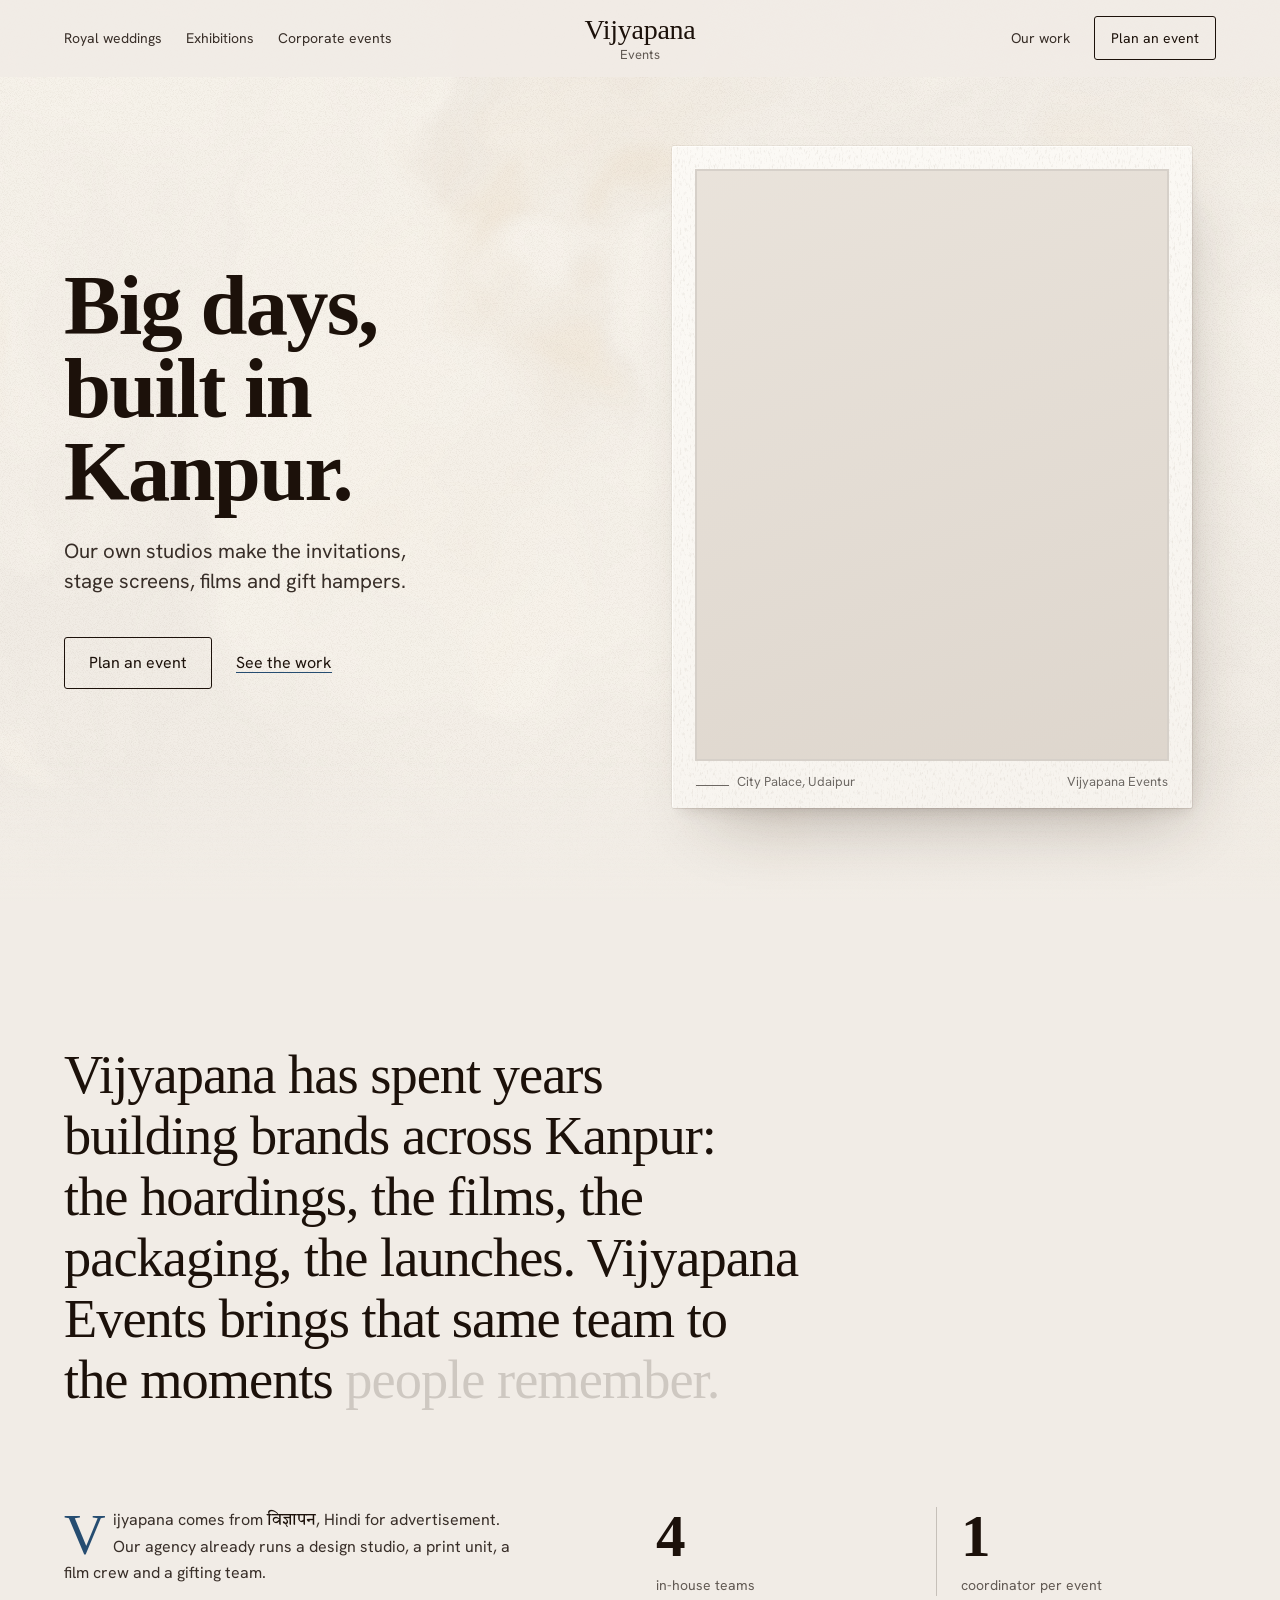
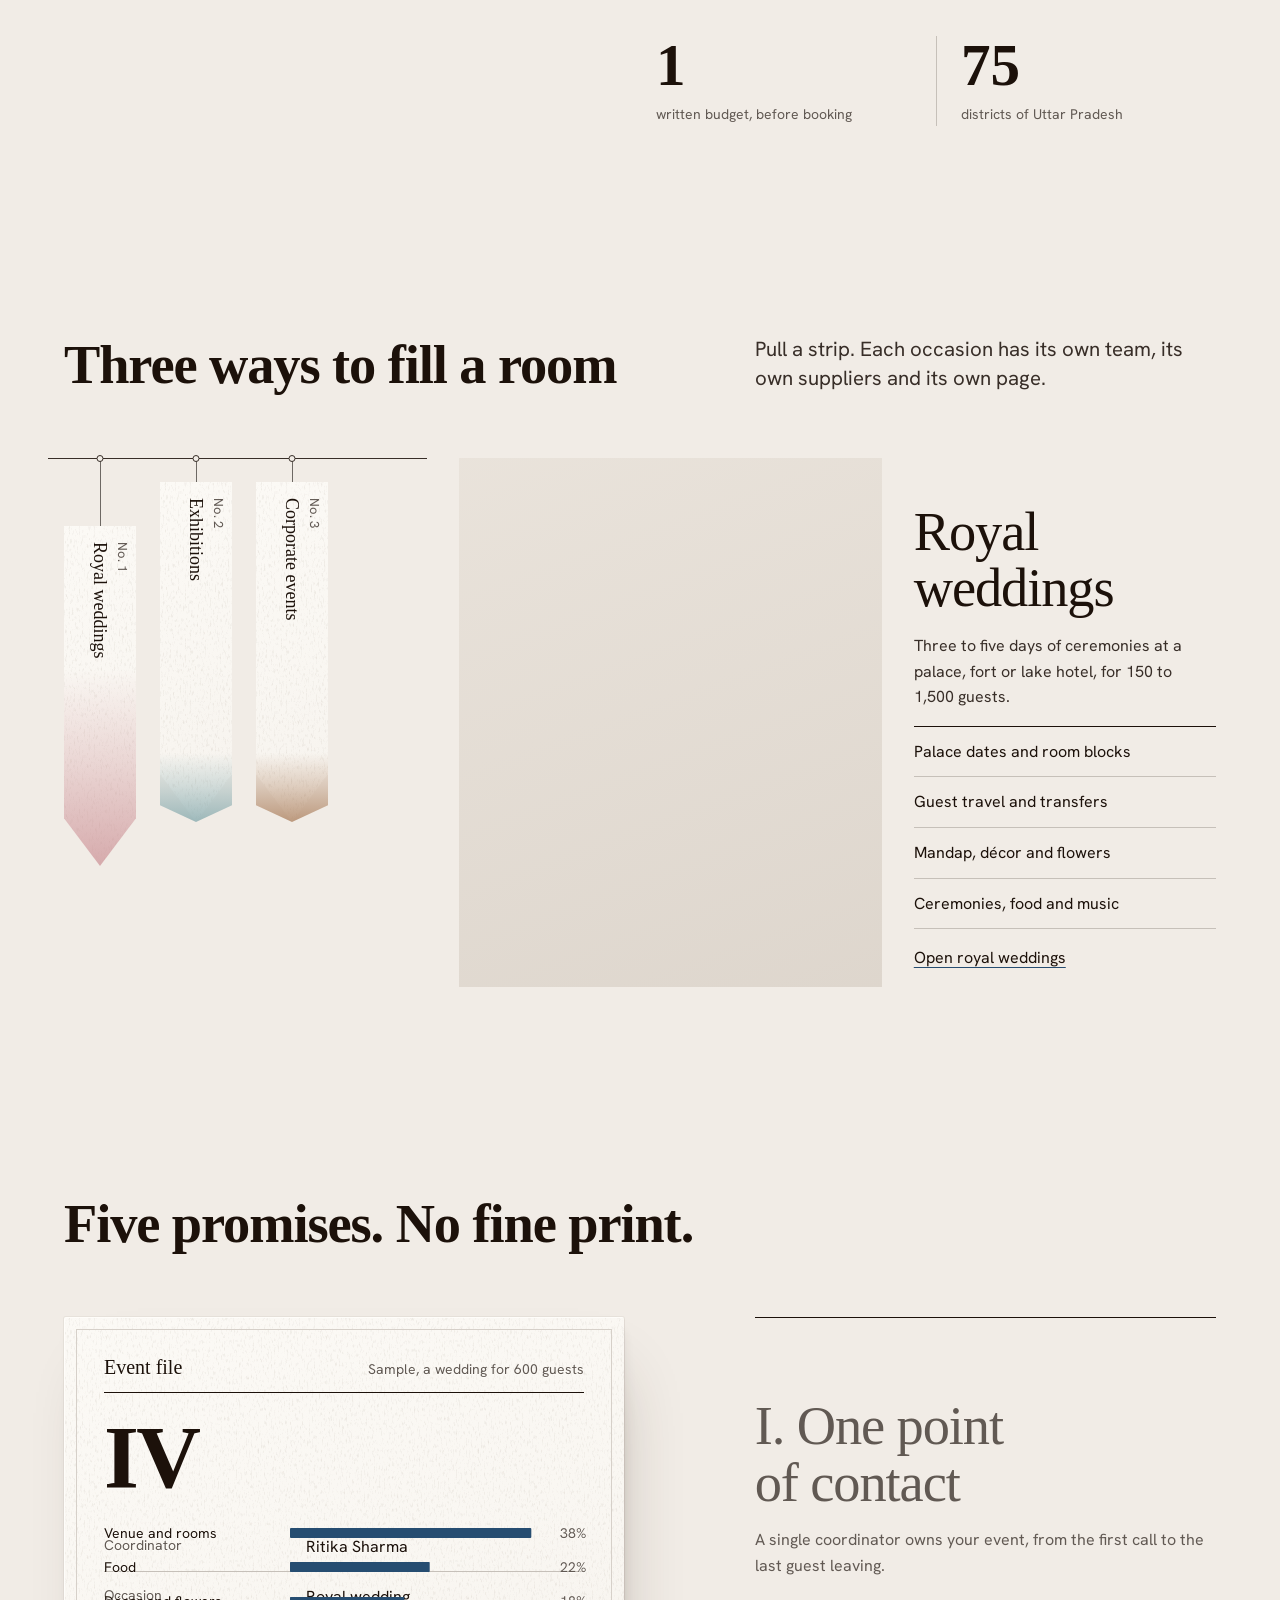
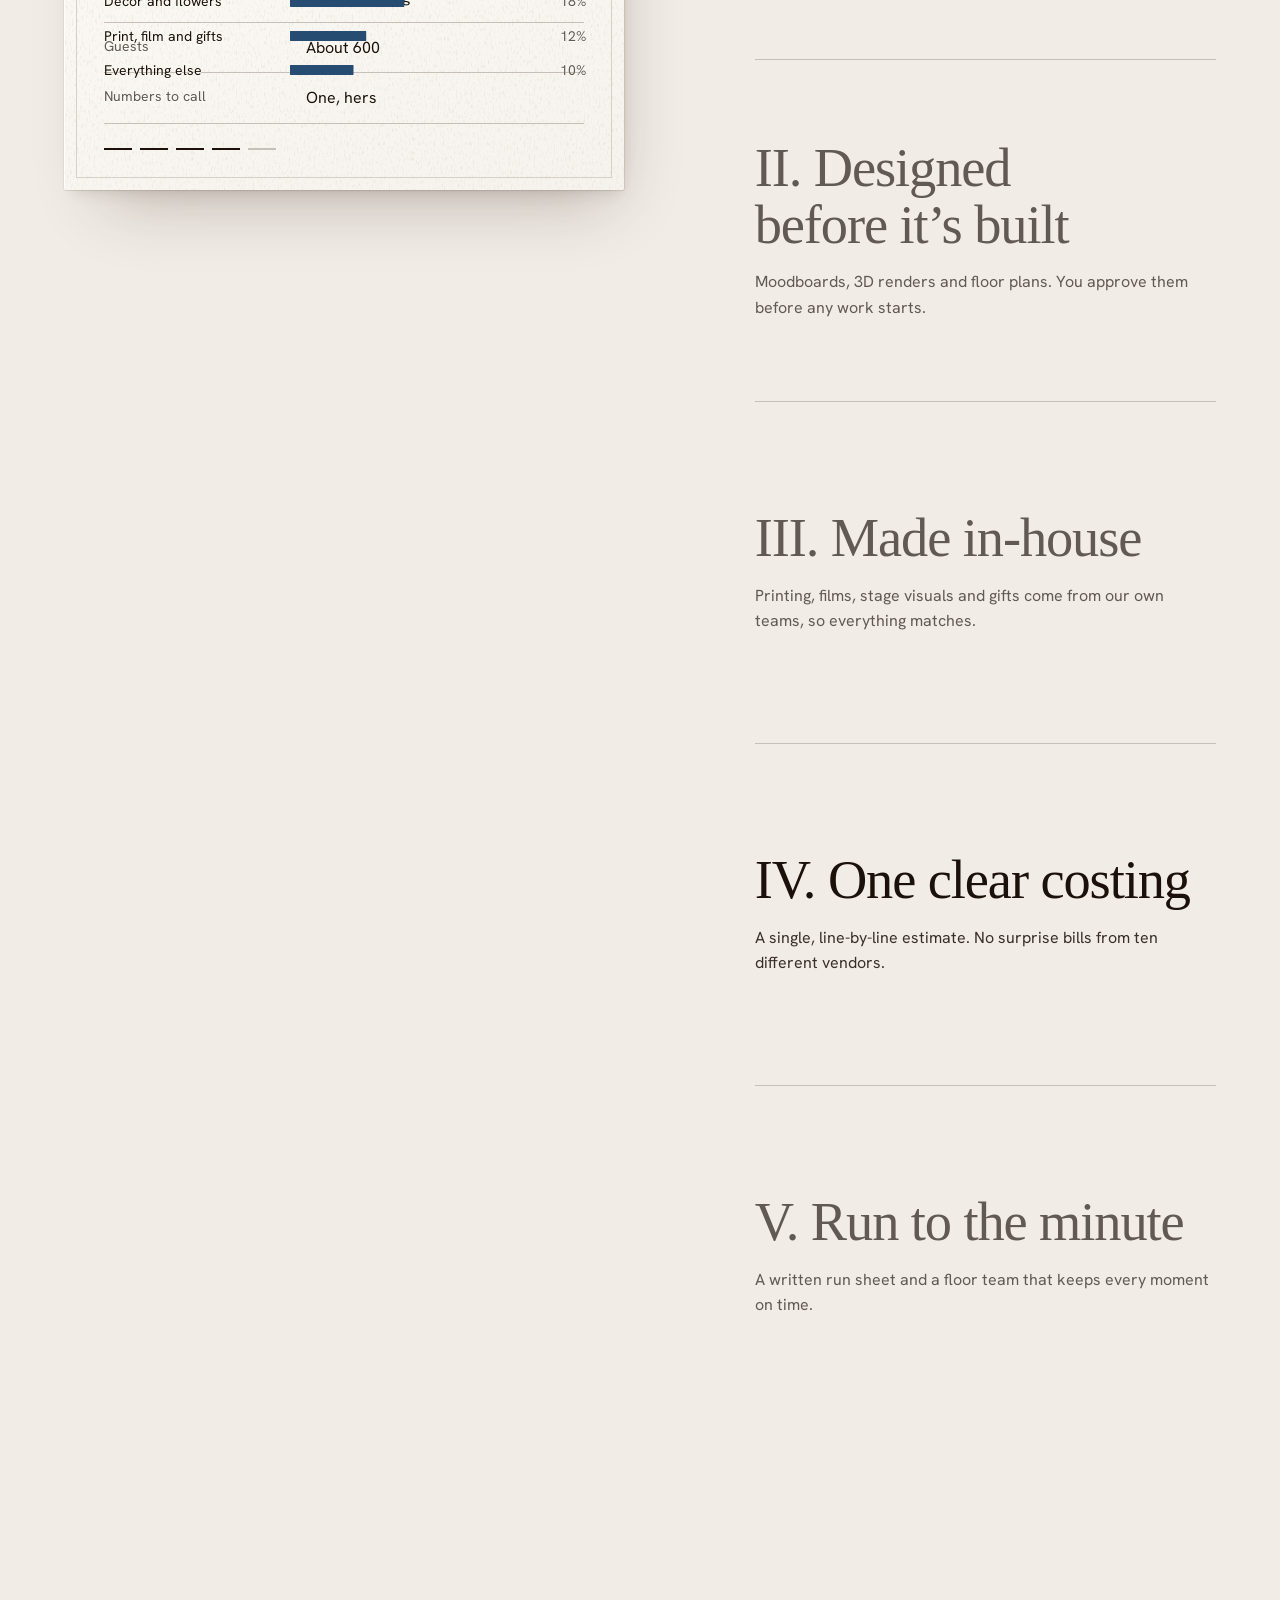
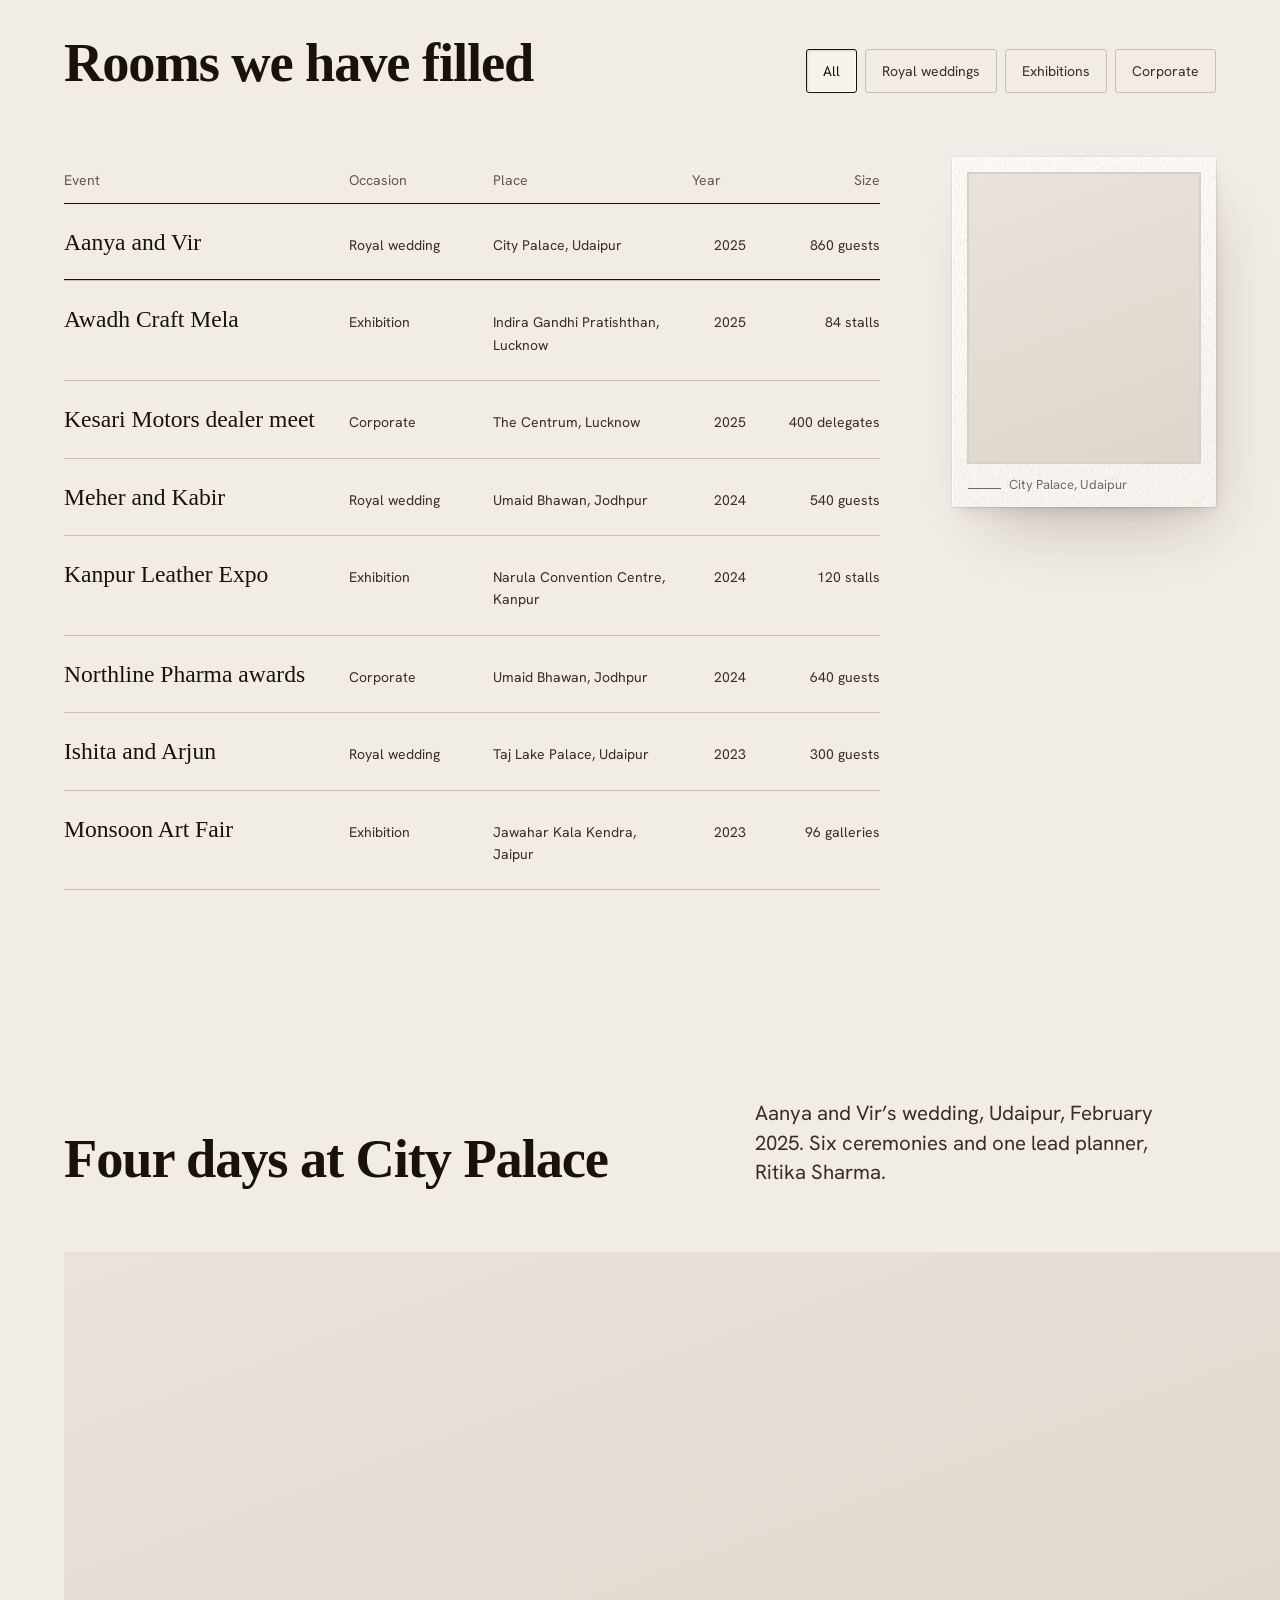
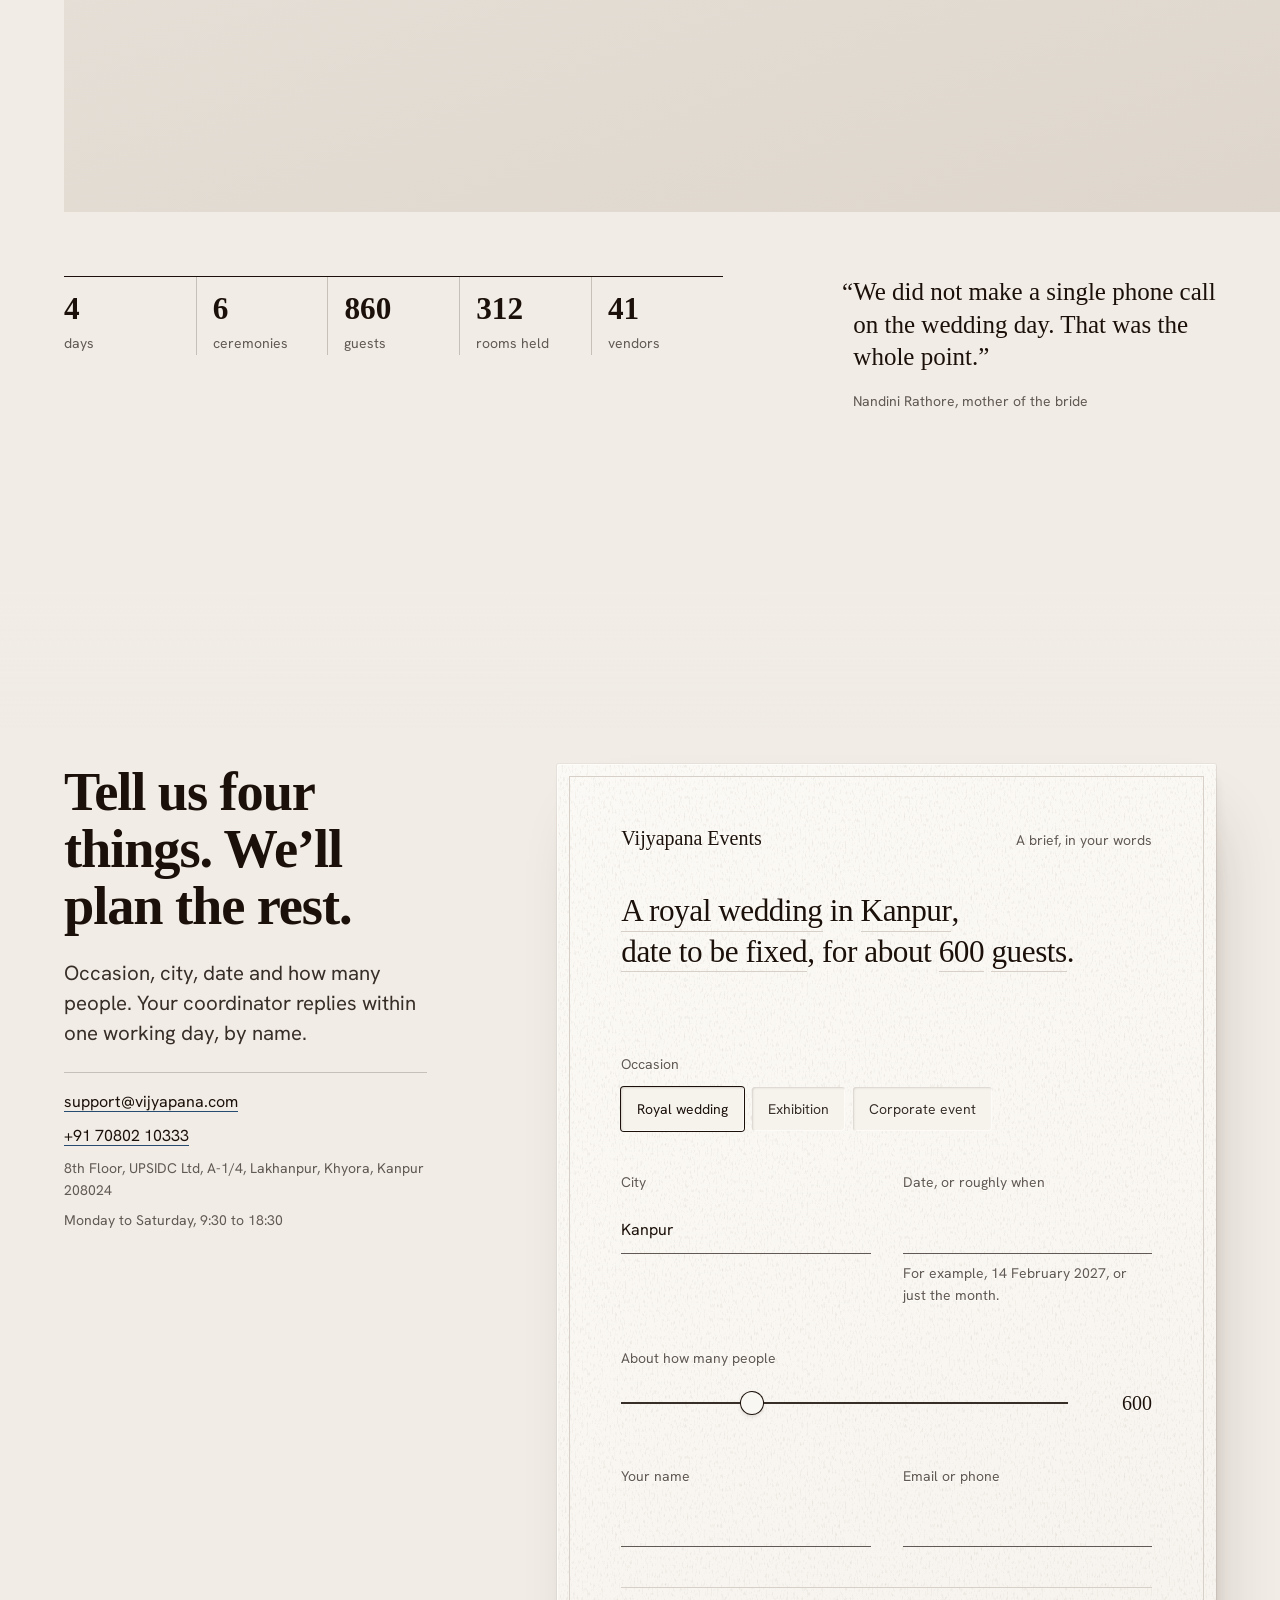
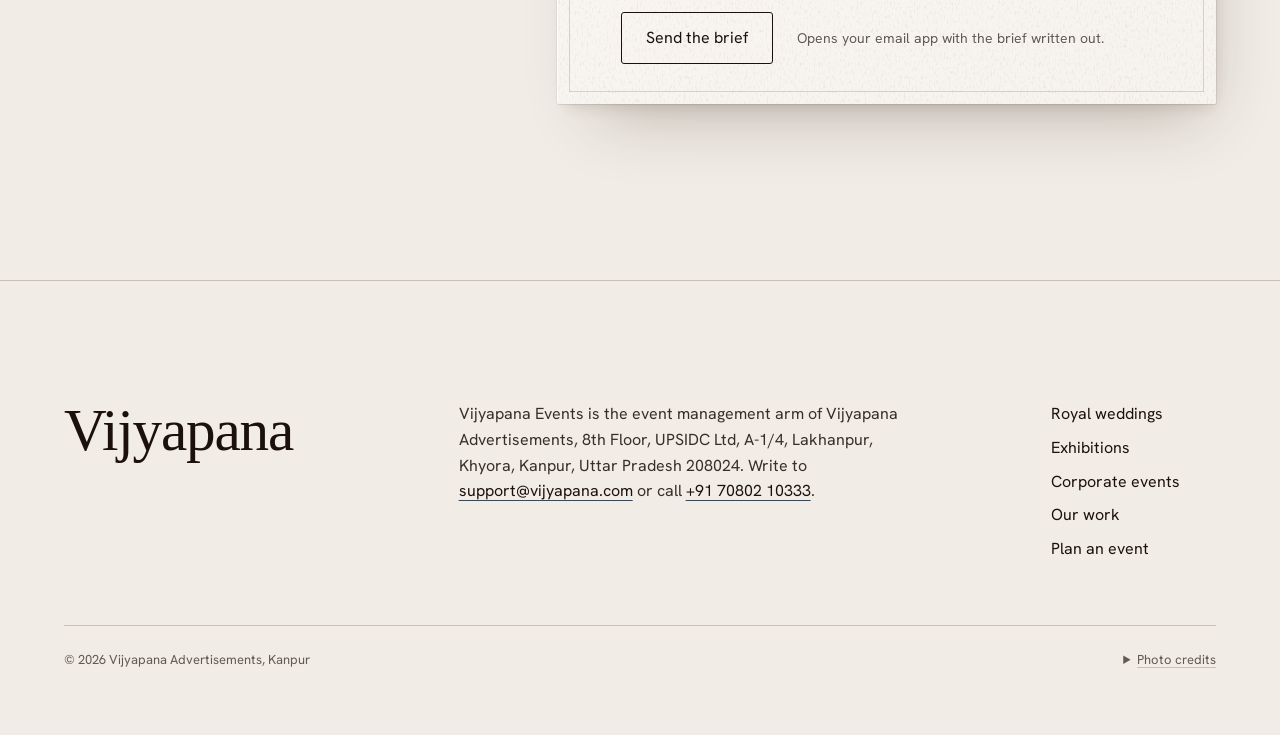
==== commit 6da938e6: "Round 2: uncovered hero, local venues, open-text brief, Erode heads - Home hero: remove the fanned c" ====
--- a/index.html
+++ b/index.html
@@ -12,13 +12,13 @@
 <link rel="preconnect" href="https://fonts.googleapis.com">
 <link rel="preconnect" href="https://fonts.gstatic.com" crossorigin>
 <link rel="preconnect" href="https://upload.wikimedia.org">
-<link href="https://api.fontshare.com/v2/css?f[]=sentient@300,400&amp;display=swap" rel="stylesheet">
+<link href="https://api.fontshare.com/v2/css?f[]=erode@400,500,600&amp;display=swap" rel="stylesheet">
 <link href="https://fonts.googleapis.com/css2?family=Hanken+Grotesk:wght@400&amp;family=Tiro+Devanagari+Hindi&amp;display=swap" rel="stylesheet">
 <link rel="stylesheet" href="assets/css/site.css">
 <script>document.documentElement.classList.add('js');</script>
 
 </head>
-<!-- Placeholder content: the events, names, figures, quotes and prices on this site are sample data. Replace before launch. The Kanpur address, phone, email and hours are from vijyapana.com. -->
+<!-- Placeholder content: the events, names, figures, quotes and prices on this site are sample data. Replace before launch. The Kanpur address, phone, email and hours are from vijyapana.com. Venue names are real places used as examples: confirm them with the venues before launch. -->
 <body>
 <canvas class="air" aria-hidden="true"></canvas>
 <div class="grain" aria-hidden="true"></div>
@@ -51,13 +51,13 @@
 
 
 <main id="main">
-  <!-- Hero: the three cards -->
+  <!-- Hero: one print, turning through the three occasions -->
   <section class="hero fade-foot" data-air aria-labelledby="hero-title">
     <div class="container hero__grid">
       <div class="hero__text">
-        <h1 id="hero-title" class="lines-in h1--big">
-          <span class="line" style="--i:0"><span>Every detail.</span></span>
-          <span class="line" style="--i:1"><span>One roof.</span></span>
+        <h1 id="hero-title" class="lines-in">
+          <span class="line" style="--i:0"><span>Big days,</span></span>
+          <span class="line" style="--i:1"><span>built in Kanpur.</span></span>
         </h1>
         <p class="lead" data-reveal style="--i:4">Our own studios make the invitations, stage screens, films and gift hampers.</p>
         <div class="actions" data-reveal style="--i:5">
@@ -66,43 +66,20 @@
         </div>
       </div>
 
-      <div class="hero__visual hero__visual--deck">
+      <div class="hero__visual hero__visual--cycle">
         <figure class="print stock" style="margin:0">
-          <div class="print__frame" data-slot="hero" data-print data-alt="Your own event photograph, portrait, at least 1600px tall">
-            <img src="https://upload.wikimedia.org/wikipedia/commons/thumb/3/30/City_Palace%2C_Udaipur%2C_20191207_0526_6946.jpg/1280px-City_Palace%2C_Udaipur%2C_20191207_0526_6946.jpg" srcset="https://upload.wikimedia.org/wikipedia/commons/thumb/3/30/City_Palace%2C_Udaipur%2C_20191207_0526_6946.jpg/960px-City_Palace%2C_Udaipur%2C_20191207_0526_6946.jpg 960w, https://upload.wikimedia.org/wikipedia/commons/thumb/3/30/City_Palace%2C_Udaipur%2C_20191207_0526_6946.jpg/1280px-City_Palace%2C_Udaipur%2C_20191207_0526_6946.jpg 1280w, https://upload.wikimedia.org/wikipedia/commons/thumb/3/30/City_Palace%2C_Udaipur%2C_20191207_0526_6946.jpg/1920px-City_Palace%2C_Udaipur%2C_20191207_0526_6946.jpg 1920w" width="3936" height="4504" data-key="wed" class="is-shown" alt="Carved balconies and arched windows of City Palace, Udaipur, in daylight" sizes="(min-width: 60rem) 460px, 90vw" style="object-position: 50% 40%" fetchpriority="high" decoding="async">
-            <img src="https://upload.wikimedia.org/wikipedia/commons/thumb/7/73/India_Art_Fair_2018_New_Delhi.jpg/1280px-India_Art_Fair_2018_New_Delhi.jpg" srcset="https://upload.wikimedia.org/wikipedia/commons/thumb/7/73/India_Art_Fair_2018_New_Delhi.jpg/960px-India_Art_Fair_2018_New_Delhi.jpg 960w, https://upload.wikimedia.org/wikipedia/commons/thumb/7/73/India_Art_Fair_2018_New_Delhi.jpg/1280px-India_Art_Fair_2018_New_Delhi.jpg 1280w, https://upload.wikimedia.org/wikipedia/commons/thumb/7/73/India_Art_Fair_2018_New_Delhi.jpg/1920px-India_Art_Fair_2018_New_Delhi.jpg 1920w" width="4032" height="3024" data-key="exh" alt="A long exhibition pavilion with a pleated roof and visitors arriving" sizes="(min-width: 60rem) 460px, 90vw" style="object-position: 40% 50%" loading="lazy" decoding="async">
-            <img src="https://upload.wikimedia.org/wikipedia/commons/thumb/a/aa/Wikimania_2014_-_audience_during_Lila_Tretikov%27s_keynote_03.jpg/1280px-Wikimania_2014_-_audience_during_Lila_Tretikov%27s_keynote_03.jpg" srcset="https://upload.wikimedia.org/wikipedia/commons/thumb/a/aa/Wikimania_2014_-_audience_during_Lila_Tretikov%27s_keynote_03.jpg/960px-Wikimania_2014_-_audience_during_Lila_Tretikov%27s_keynote_03.jpg 960w, https://upload.wikimedia.org/wikipedia/commons/thumb/a/aa/Wikimania_2014_-_audience_during_Lila_Tretikov%27s_keynote_03.jpg/1280px-Wikimania_2014_-_audience_during_Lila_Tretikov%27s_keynote_03.jpg 1280w, https://upload.wikimedia.org/wikipedia/commons/thumb/a/aa/Wikimania_2014_-_audience_during_Lila_Tretikov%27s_keynote_03.jpg/1920px-Wikimania_2014_-_audience_during_Lila_Tretikov%27s_keynote_03.jpg 1920w" width="4608" height="3456" data-key="corp" alt="A full auditorium during a keynote" sizes="(min-width: 60rem) 460px, 90vw" style="object-position: 55% 50%" loading="lazy" decoding="async">
+          <div class="print__frame" data-slot="hero" data-print data-cycle data-alt="Your own event photograph, portrait, at least 1600px tall">
+            <img src="https://upload.wikimedia.org/wikipedia/commons/thumb/3/30/City_Palace%2C_Udaipur%2C_20191207_0526_6946.jpg/1280px-City_Palace%2C_Udaipur%2C_20191207_0526_6946.jpg" srcset="https://upload.wikimedia.org/wikipedia/commons/thumb/3/30/City_Palace%2C_Udaipur%2C_20191207_0526_6946.jpg/960px-City_Palace%2C_Udaipur%2C_20191207_0526_6946.jpg 960w, https://upload.wikimedia.org/wikipedia/commons/thumb/3/30/City_Palace%2C_Udaipur%2C_20191207_0526_6946.jpg/1280px-City_Palace%2C_Udaipur%2C_20191207_0526_6946.jpg 1280w, https://upload.wikimedia.org/wikipedia/commons/thumb/3/30/City_Palace%2C_Udaipur%2C_20191207_0526_6946.jpg/1920px-City_Palace%2C_Udaipur%2C_20191207_0526_6946.jpg 1920w" width="3936" height="4504" data-key="wed" class="is-shown" alt="Carved balconies and arched windows of City Palace, Udaipur, in daylight" sizes="(min-width: 60rem) 520px, 90vw" style="object-position: 50% 40%" fetchpriority="high" decoding="async">
+            <img src="https://upload.wikimedia.org/wikipedia/commons/thumb/7/73/India_Art_Fair_2018_New_Delhi.jpg/1280px-India_Art_Fair_2018_New_Delhi.jpg" srcset="https://upload.wikimedia.org/wikipedia/commons/thumb/7/73/India_Art_Fair_2018_New_Delhi.jpg/960px-India_Art_Fair_2018_New_Delhi.jpg 960w, https://upload.wikimedia.org/wikipedia/commons/thumb/7/73/India_Art_Fair_2018_New_Delhi.jpg/1280px-India_Art_Fair_2018_New_Delhi.jpg 1280w, https://upload.wikimedia.org/wikipedia/commons/thumb/7/73/India_Art_Fair_2018_New_Delhi.jpg/1920px-India_Art_Fair_2018_New_Delhi.jpg 1920w" width="4032" height="3024" data-key="exh" alt="A long exhibition pavilion with a pleated roof and visitors arriving" sizes="(min-width: 60rem) 520px, 90vw" style="object-position: 40% 50%" loading="lazy" decoding="async">
+            <img src="https://upload.wikimedia.org/wikipedia/commons/thumb/a/aa/Wikimania_2014_-_audience_during_Lila_Tretikov%27s_keynote_03.jpg/1280px-Wikimania_2014_-_audience_during_Lila_Tretikov%27s_keynote_03.jpg" srcset="https://upload.wikimedia.org/wikipedia/commons/thumb/a/aa/Wikimania_2014_-_audience_during_Lila_Tretikov%27s_keynote_03.jpg/960px-Wikimania_2014_-_audience_during_Lila_Tretikov%27s_keynote_03.jpg 960w, https://upload.wikimedia.org/wikipedia/commons/thumb/a/aa/Wikimania_2014_-_audience_during_Lila_Tretikov%27s_keynote_03.jpg/1280px-Wikimania_2014_-_audience_during_Lila_Tretikov%27s_keynote_03.jpg 1280w, https://upload.wikimedia.org/wikipedia/commons/thumb/a/aa/Wikimania_2014_-_audience_during_Lila_Tretikov%27s_keynote_03.jpg/1920px-Wikimania_2014_-_audience_during_Lila_Tretikov%27s_keynote_03.jpg 1920w" width="4608" height="3456" data-key="corp" alt="A full auditorium during a keynote" sizes="(min-width: 60rem) 520px, 90vw" style="object-position: 55% 50%" loading="lazy" decoding="async">
           </div>
           <figcaption class="print__meta">
             <span class="pencil" data-print-meta="wed">City Palace, Udaipur</span>
-            <span class="pencil" data-print-meta="exh" hidden>Exhibition pavilion, New Delhi</span>
-            <span class="pencil" data-print-meta="corp" hidden>Keynote, 1,200 seats</span>
+            <span class="pencil" data-print-meta="exh" hidden>An exhibition pavilion</span>
+            <span class="pencil" data-print-meta="corp" hidden>A keynote, full house</span>
             <span>Vijyapana Events</span>
           </figcaption>
         </figure>
-
-        <div class="deck" aria-label="Choose an occasion">
-          <a class="card card--wed stock" href="royal-weddings.html" data-show="wed" aria-label="Royal weddings">
-            <span class="card__stain" aria-hidden="true"></span>
-            <span class="card__top"><span>Royal weddings</span><span aria-hidden="true">I</span></span>
-            <span class="card__body" aria-hidden="true"><em>Together with their families</em><strong>Aanya &amp; Vir</strong><em>request your company in Udaipur</em></span>
-            <span class="card__foot" aria-hidden="true"><span>Invitation</span></span>
-          </a>
-          <a class="card card--exh stock" href="exhibitions.html" data-show="exh" aria-label="Exhibitions">
-            <span class="card__stain" aria-hidden="true"></span>
-            <span class="card__perf" aria-hidden="true"></span>
-            <span class="card__top"><span>Exhibitions</span><span aria-hidden="true">II</span></span>
-            <span class="card__body" aria-hidden="true"><em>India Craft Week</em><strong>Hall 3</strong><em>Stall C-14, 18&nbsp;sq&nbsp;m</em></span>
-            <span class="card__foot" aria-hidden="true"><span>Stall pass</span></span>
-          </a>
-          <a class="card card--corp stock" href="corporate-events.html" data-show="corp" aria-label="Corporate events">
-            <span class="card__stain" aria-hidden="true"></span>
-            <span class="card__slot" aria-hidden="true"></span>
-            <span class="card__top"><span>Corporate events</span><span aria-hidden="true">III</span></span>
-            <span class="card__body" aria-hidden="true"><em>Annual sales summit</em><strong>No. 0417</strong><em>Day one of two</em></span>
-            <span class="card__foot" aria-hidden="true"><span>Delegate badge</span></span>
-          </a>
-        </div>
       </div>
     </div>
   </section>
@@ -130,7 +107,7 @@
   <section class="section paper" id="occasions" aria-labelledby="occ-title">
     <div class="container">
       <div class="head head--split">
-        <h2 id="occ-title" data-reveal>Three kinds of occasion</h2>
+        <h2 id="occ-title" data-reveal>Three ways to fill a room</h2>
         <p class="lead" data-reveal style="--i:1">Pull a strip. Each occasion has its own team, its own suppliers and its own page.</p>
       </div>
       <div class="g12 occ" data-tabs>
@@ -182,7 +159,7 @@
   <section class="section paper" aria-labelledby="how-title">
     <div class="container">
       <div class="head">
-        <h2 id="how-title" data-reveal>Five promises we keep</h2>
+        <h2 id="how-title" data-reveal>Five promises. No fine print.</h2>
       </div>
       <div class="g12 chapter" data-chapter>
         <div class="chapter__pin">
@@ -234,7 +211,7 @@
   <section class="section paper" id="work" aria-labelledby="work-title" data-work>
     <div class="container">
       <div class="head head--split">
-        <h2 id="work-title" data-reveal>Events our team has run</h2>
+        <h2 id="work-title" data-reveal>Rooms we have filled</h2>
         <div class="head__aside work__filter" role="group" aria-label="Filter events">
           <button class="chip" type="button" data-filter="all" aria-pressed="true">All</button>
           <button class="chip" type="button" data-filter="wed" aria-pressed="false">Royal weddings</button>
@@ -247,10 +224,10 @@
           <div class="work__head" aria-hidden="true"><span>Event</span><span>Occasion</span><span>Place</span><span>Year</span><span>Size</span></div>
           <ul class="work__list">
             <li data-kind="wed" data-key="r1" data-place="City Palace, Udaipur"><a class="work__row" href="royal-weddings.html"><b>Aanya and Vir</b><span>Royal wedding</span><span>City Palace, Udaipur</span><span class="num">2025</span><span class="num">860 guests</span></a></li>
-            <li data-kind="exh" data-key="r2" data-place="Bharat Mandapam, New Delhi"><a class="work__row" href="exhibitions.html"><b>India Craft Week</b><span>Exhibition</span><span>Bharat Mandapam, New Delhi</span><span class="num">2025</span><span class="num">214 stalls</span></a></li>
-            <li data-kind="corp" data-key="r3" data-place="Jio World Centre, Mumbai"><a class="work__row" href="corporate-events.html"><b>Kesari Motors summit</b><span>Corporate</span><span>Jio World Centre, Mumbai</span><span class="num">2025</span><span class="num">1,200 delegates</span></a></li>
+            <li data-kind="exh" data-key="r2" data-place="Indira Gandhi Pratishthan, Lucknow"><a class="work__row" href="exhibitions.html"><b>Awadh Craft Mela</b><span>Exhibition</span><span>Indira Gandhi Pratishthan, Lucknow</span><span class="num">2025</span><span class="num">84 stalls</span></a></li>
+            <li data-kind="corp" data-key="r3" data-place="The Centrum, Lucknow"><a class="work__row" href="corporate-events.html"><b>Kesari Motors dealer meet</b><span>Corporate</span><span>The Centrum, Lucknow</span><span class="num">2025</span><span class="num">400 delegates</span></a></li>
             <li data-kind="wed" data-key="r4" data-place="Umaid Bhawan, Jodhpur"><a class="work__row" href="royal-weddings.html"><b>Meher and Kabir</b><span>Royal wedding</span><span>Umaid Bhawan, Jodhpur</span><span class="num">2024</span><span class="num">540 guests</span></a></li>
-            <li data-kind="exh" data-key="r5" data-place="JECC, Jaipur"><a class="work__row" href="exhibitions.html"><b>Jaipur Gem Fair</b><span>Exhibition</span><span>JECC, Jaipur</span><span class="num">2024</span><span class="num">380 stalls</span></a></li>
+            <li data-kind="exh" data-key="r5" data-place="Narula Convention Centre, Kanpur"><a class="work__row" href="exhibitions.html"><b>Kanpur Leather Expo</b><span>Exhibition</span><span>Narula Convention Centre, Kanpur</span><span class="num">2024</span><span class="num">120 stalls</span></a></li>
             <li data-kind="corp" data-key="r6" data-place="Umaid Bhawan, Jodhpur"><a class="work__row" href="corporate-events.html"><b>Northline Pharma awards</b><span>Corporate</span><span>Umaid Bhawan, Jodhpur</span><span class="num">2024</span><span class="num">640 guests</span></a></li>
             <li data-kind="wed" data-key="r7" data-place="Taj Lake Palace, Udaipur"><a class="work__row" href="royal-weddings.html"><b>Ishita and Arjun</b><span>Royal wedding</span><span>Taj Lake Palace, Udaipur</span><span class="num">2023</span><span class="num">300 guests</span></a></li>
             <li data-kind="exh" data-key="r8" data-place="Jawahar Kala Kendra, Jaipur"><a class="work__row" href="exhibitions.html"><b>Monsoon Art Fair</b><span>Exhibition</span><span>Jawahar Kala Kendra, Jaipur</span><span class="num">2023</span><span class="num">96 galleries</span></a></li>
@@ -302,8 +279,8 @@
   <section class="brief section section--l fade-head" id="brief" data-air aria-labelledby="brief-title">
   <div class="container g12 brief__grid">
     <div class="brief__intro" data-reveal>
-      <h2 id="brief-title">Start with four details</h2>
-      <p class="lead">Occasion, city, month and how many people. Your coordinator replies within one working day, by name.</p>
+      <h2 id="brief-title">Tell us four things. We’ll plan the rest.</h2>
+      <p class="lead">Occasion, city, date and how many people. Your coordinator replies within one working day, by name.</p>
       <ul class="brief__contact">
         <li><a class="link" href="mailto:support@vijyapana.com">support@vijyapana.com</a></li>
         <li><a class="link" href="tel:+917080210333">+91&nbsp;70802&nbsp;10333</a></li>
@@ -313,7 +290,7 @@
     </div>
     <div class="brief__card stock stock--framed" data-reveal>
       <div class="brief__press"><b>Vijyapana Events</b><span>A brief, in your words</span></div>
-      <p class="brief__sentence" aria-live="polite"><span data-out="occasion">A royal wedding</span> in <span data-out="city">Kanpur</span>, in <span data-out="month">February</span>, for about <span data-out="people">600</span> <span data-out="unit">guests</span>.</p>
+      <p class="brief__sentence" aria-live="polite"><span data-out="occasion">A royal wedding</span> in <span class="keep"><span data-out="city">Kanpur</span>,</span> <span class="keep"><span data-out="when">date to be fixed</span>,</span> for about <span data-out="people">600</span> <span class="keep"><span data-out="unit">guests</span>.</span></p>
       <form data-brief action="mailto:support@vijyapana.com" method="post" enctype="text/plain" novalidate>
         <fieldset>
           <legend>Occasion</legend>
@@ -326,43 +303,18 @@
         <div class="ruled-row">
           <div>
             <label class="field__label" for="b-city">City</label>
-            <select class="ruled" id="b-city" name="city">
-              <option selected>Kanpur</option>
-              <option>Lucknow</option>
-              <option>Varanasi</option>
-              <option>Agra</option>
-              <option>Udaipur</option>
-              <option>Jaipur</option>
-              <option>Jodhpur</option>
-              <option>Jaisalmer</option>
-              <option>New Delhi</option>
-              <option>Mumbai</option>
-              <option>Goa</option>
-              <option>Somewhere else</option>
-            </select>
+            <input class="ruled" id="b-city" name="city" type="text" value="Kanpur" autocomplete="address-level2">
           </div>
           <div>
-            <label class="field__label" for="b-people">About how many people</label>
-            <div class="range"><input type="range" id="b-people" name="people" min="50" max="2000" step="50" value="600"><output for="b-people">600</output></div>
-          </div>
-        </div>
-        <fieldset>
-          <legend>Month</legend>
-          <div class="press-set press-set--months">
-            <input type="radio" id="m1" name="month" value="January" data-long="January"><label for="m1">Jan</label>
-            <input type="radio" id="m2" name="month" value="February" data-long="February" checked><label for="m2">Feb</label>
-            <input type="radio" id="m3" name="month" value="March" data-long="March"><label for="m3">Mar</label>
-            <input type="radio" id="m4" name="month" value="April" data-long="April"><label for="m4">Apr</label>
-            <input type="radio" id="m5" name="month" value="May" data-long="May"><label for="m5">May</label>
-            <input type="radio" id="m6" name="month" value="June" data-long="June"><label for="m6">Jun</label>
-            <input type="radio" id="m7" name="month" value="July" data-long="July"><label for="m7">Jul</label>
-            <input type="radio" id="m8" name="month" value="August" data-long="August"><label for="m8">Aug</label>
-            <input type="radio" id="m9" name="month" value="September" data-long="September"><label for="m9">Sep</label>
-            <input type="radio" id="m10" name="month" value="October" data-long="October"><label for="m10">Oct</label>
-            <input type="radio" id="m11" name="month" value="November" data-long="November"><label for="m11">Nov</label>
-            <input type="radio" id="m12" name="month" value="December" data-long="December"><label for="m12">Dec</label>
-          </div>
-        </fieldset>
+            <label class="field__label" for="b-date">Date, or roughly when</label>
+            <input class="ruled" id="b-date" name="date" type="text" autocomplete="off" aria-describedby="b-date-hint">
+            <p class="field__hint" id="b-date-hint">For example, 14 February 2027, or just the month.</p>
+          </div>
+        </div>
+        <div>
+          <label class="field__label" for="b-people">About how many people</label>
+          <div class="range"><input type="range" id="b-people" name="people" min="50" max="2000" step="50" value="600"><output for="b-people">600</output></div>
+        </div>
         <div class="ruled-row">
           <div><label class="field__label" for="b-name">Your name</label><input class="ruled" id="b-name" name="name" type="text" autocomplete="name" required></div>
           <div><label class="field__label" for="b-contact">Email or phone</label><input class="ruled" id="b-contact" name="contact" type="text" autocomplete="email" required></div>
@@ -391,7 +343,7 @@
     </ul>
     <div class="site-foot__legal">
       <span>&copy; 2026 Vijyapana Advertisements, Kanpur</span>
-      <span data-credits>Photographs from Wikimedia Commons: <a href="https://commons.wikimedia.org/wiki/File:City_Palace,_Udaipur,_20191207_0526_6946.jpg">Jakub Hałun</a> (CC BY-SA 4.0), <a href="https://commons.wikimedia.org/wiki/File:India_Art_Fair_2018_New_Delhi.jpg">DiplomatTesterMan</a> (CC0), <a href="https://commons.wikimedia.org/wiki/File:Wikimania_2014_-_audience_during_Lila_Tretikov%27s_keynote_03.jpg">Chris McKenna</a> (CC BY-SA 4.0), <a href="https://commons.wikimedia.org/wiki/File:Lotus_buds_as_decoration_at_an_Indian_wedding_02.jpg">Kritzolina</a> (CC BY-SA 4.0), <a href="https://commons.wikimedia.org/wiki/File:Pragatimaidanhall6.jpg">Raulcaeser</a> (CC BY-SA 3.0), <a href="https://commons.wikimedia.org/wiki/File:NOLA_NAHJ_2026_Conference_-_(Group)_Charo_Henriquez_%2B_Sabrina_Rodriguez_%2B_Vanessa_Diaz_%2B_Julyssa_Lopez_1.jpg">Spencer Najera</a> (CC BY 4.0), <a href="https://commons.wikimedia.org/wiki/File:Kanyadaan_Ceremony_in_a_Gujarati,_Hindu_Wedding_Ceremony.jpg">Gagan Shridhrani</a> (CC BY-SA 4.0), <a href="https://commons.wikimedia.org/wiki/File:India_Art_Fair_2018_Interior.jpg">Pulakit Singh</a> (CC0), <a href="https://commons.wikimedia.org/wiki/File:Audience_-_Keynote_Session_-_Wiki_Conference_India_-_CGC_-_Mohali_2016-08-06_7481.JPG">Biswarup Ganguly</a> (CC BY 3.0), <a href="https://commons.wikimedia.org/wiki/File:Columns_alley,_Umaid_Bhawan,_Jodhpur,_Rajasthan,_India.jpg">Yann (talk)</a> (CC BY-SA 4.0), <a href="https://commons.wikimedia.org/wiki/File:EBACE_2019,_Le_Grand-Saconnex_(EB190646).jpg">Matti Blume</a> (CC BY-SA 4.0), <a href="https://commons.wikimedia.org/wiki/File:Jodhpur,_India,_Umaid_Bhawan_Palace.jpg">Vyacheslav Argenberg</a> (CC BY 4.0), <a href="https://commons.wikimedia.org/wiki/File:Udaipur_Taj_Lake_Palace_Hotel.jpg">Pallav.journo</a> (CC BY-SA 4.0), <a href="https://commons.wikimedia.org/wiki/File:Mollbrinks_Gallery_exhibition_stand_at_the_London_Art_Fair_20250121_201154_02.jpg">Jpbowen</a> (CC BY-SA 4.0), <a href="https://commons.wikimedia.org/wiki/File:City_Palace,_Udaipur,_Rajasthan_india.jpg">Ssteaj</a> (CC BY-SA 4.0).</span>
+      <details class="credits"><summary>Photo credits</summary><p data-credits>Photographs from Wikimedia Commons: <a href="https://commons.wikimedia.org/wiki/File:City_Palace,_Udaipur,_20191207_0526_6946.jpg">Jakub Hałun</a> (CC BY-SA 4.0), <a href="https://commons.wikimedia.org/wiki/File:India_Art_Fair_2018_New_Delhi.jpg">DiplomatTesterMan</a> (CC0), <a href="https://commons.wikimedia.org/wiki/File:Wikimania_2014_-_audience_during_Lila_Tretikov%27s_keynote_03.jpg">Chris McKenna</a> (CC BY-SA 4.0), <a href="https://commons.wikimedia.org/wiki/File:Lotus_buds_as_decoration_at_an_Indian_wedding_02.jpg">Kritzolina</a> (CC BY-SA 4.0), <a href="https://commons.wikimedia.org/wiki/File:Pragatimaidanhall6.jpg">Raulcaeser</a> (CC BY-SA 3.0), <a href="https://commons.wikimedia.org/wiki/File:NOLA_NAHJ_2026_Conference_-_(Group)_Charo_Henriquez_%2B_Sabrina_Rodriguez_%2B_Vanessa_Diaz_%2B_Julyssa_Lopez_1.jpg">Spencer Najera</a> (CC BY 4.0), <a href="https://commons.wikimedia.org/wiki/File:Kanyadaan_Ceremony_in_a_Gujarati,_Hindu_Wedding_Ceremony.jpg">Gagan Shridhrani</a> (CC BY-SA 4.0), <a href="https://commons.wikimedia.org/wiki/File:India_Art_Fair_2018_Interior.jpg">Pulakit Singh</a> (CC0), <a href="https://commons.wikimedia.org/wiki/File:Audience_-_Keynote_Session_-_Wiki_Conference_India_-_CGC_-_Mohali_2016-08-06_7481.JPG">Biswarup Ganguly</a> (CC BY 3.0), <a href="https://commons.wikimedia.org/wiki/File:Columns_alley,_Umaid_Bhawan,_Jodhpur,_Rajasthan,_India.jpg">Yann (talk)</a> (CC BY-SA 4.0), <a href="https://commons.wikimedia.org/wiki/File:EBACE_2019,_Le_Grand-Saconnex_(EB190646).jpg">Matti Blume</a> (CC BY-SA 4.0), <a href="https://commons.wikimedia.org/wiki/File:Jodhpur,_India,_Umaid_Bhawan_Palace.jpg">Vyacheslav Argenberg</a> (CC BY 4.0), <a href="https://commons.wikimedia.org/wiki/File:Udaipur_Taj_Lake_Palace_Hotel.jpg">Pallav.journo</a> (CC BY-SA 4.0), <a href="https://commons.wikimedia.org/wiki/File:Mollbrinks_Gallery_exhibition_stand_at_the_London_Art_Fair_20250121_201154_02.jpg">Jpbowen</a> (CC BY-SA 4.0), <a href="https://commons.wikimedia.org/wiki/File:City_Palace,_Udaipur,_Rajasthan_india.jpg">Ssteaj</a> (CC BY-SA 4.0).</p></details>
     </div>
   </div>
 </footer>
--- a/assets/css/site.css
+++ b/assets/css/site.css
@@ -1,5 +1,5 @@
 /* Hallmark · shape: Narrative Workflow · genre: editorial · theme: Atelier (deal 1/3, seed vijayapna-events-luxury-indian-2d7e·c0aba973·2026-10-25·r0) · job: hire · draw: 8d0395
- * hero: Stage (swapped from Corridor: the photographs lead) · nav: masthead bar, links either side of a centred wordmark · footer: colophon block · imagery: photographs, Wikimedia Commons 22, warm · signature: the three cards, an invitation, a stall pass and a delegate badge fanned from a rivet, each swapping the print and opening its page
+ * hero: Stage (swapped from Corridor: the photographs lead) · nav: masthead bar, links either side of a centred wordmark · footer: colophon block · imagery: photographs, Wikimedia Commons 22, warm · signature: the hero print turning slowly from a palace wedding to an exhibition hall to a keynote, the air tinting with it (the fanned cards were removed at the client’s request: they covered the photograph) · display: Erode 600 for heads, by request, for more emphasis
  * axes: light/roman-serif/cool · posture: restrained · contrast: pass · fold: pass · v2.0.0 */
 /* Hallmark · pre-emit critique: P4 H4 E4 S5 R3 V4 · weakest: R, the brief asked for heavy motion; every move is transform or opacity, one paper throughout, and the air only shows in the hero and the close */
 /* Hallmark · answered F8 · motion sits on structure only: the pinned show sheet, the statement ink, the cue rail; body text never moves, because the user asked for scroll animation throughout */
@@ -123,49 +123,18 @@
 .hero { position: relative; min-height: calc(100svh - var(--nav-h)); display: grid; align-items: center; padding-block: var(--space-xl) var(--space-2xl); }
 .hero__grid { display: grid; grid-template-columns: minmax(0, 6fr) minmax(0, 6fr); gap: var(--space-2xl); align-items: center; }
 .hero__text { display: grid; gap: var(--space-lg); align-content: center; }
-.hero__text h1 { max-width: none; font-size: min(var(--text-display), 4.75rem, calc(6vw - 14px)); }
-.hero__text .h1--big { font-size: clamp(3rem, 8.4vw - 1rem, 6.5rem); line-height: 0.98; }
+.hero__text h1 { max-width: none; font-size: clamp(2.75rem, 6.6vw, 6rem); line-height: 0.98; }
+/* a longer headline steps down so its first line stays whole */
+.hero__text .h1--long { font-size: clamp(2.75rem, 5.4vw, 4.75rem); }
 .hero__text .lead { max-width: 36ch; }
 .hero__text .actions { margin-top: var(--space-md); }
 .hero__visual { position: relative; display: flex; justify-content: flex-end; min-height: min(640px, 72svh); }
 .hero__visual .print { width: min(100%, 460px); align-self: center; }
-.hero__visual--deck { justify-content: flex-start; }
-.hero__visual--deck .print { width: min(100%, 520px); }
-
-/* the three cards, fanned from a rivet */
-.deck { --pivot: 44px; position: absolute; left: var(--space-2xl); bottom: var(--space-3xl); width: 200px; height: 280px; z-index: 3; perspective: 900px; }
-.deck::after { content: ""; position: absolute; left: 50%; bottom: calc(-1 * var(--pivot) - 7px); width: 14px; height: 14px; translate: -50% 0; border-radius: 50%; background: radial-gradient(circle at 35% 35%, var(--card-lit), var(--color-card-edge) 60%, var(--color-pencil)); box-shadow: 0 1px 2px var(--shade-hard); z-index: 5; }
-.card { --fan: 0deg; --lift: 0px; --rx: 0deg; --ry: 0deg; --mx: 50%; position: absolute; inset: 0; display: grid; grid-template-rows: auto 1fr auto; padding: var(--space-lg) var(--space-md) var(--space-md); text-decoration: none; transform-origin: 50% calc(100% + var(--pivot)); transform: rotate(var(--fan)) translateY(var(--lift)) rotateX(var(--rx)) rotateY(var(--ry)); transition: transform 600ms var(--ease-out), box-shadow var(--dur-long) var(--ease-out); will-change: transform; overflow: hidden; }
-.card::after { content: ""; position: absolute; inset: 0; background: linear-gradient(105deg, transparent 35%, var(--lit) 50%, transparent 65%); background-size: 260% 100%; background-position: var(--mx) 0; opacity: 0; transition: opacity var(--dur-long) var(--ease-out); pointer-events: none; mix-blend-mode: soft-light; }
-.card:nth-child(1) { --fan: -19deg; z-index: 1; }
-.card:nth-child(2) { --fan: 19deg; z-index: 2; }
-.card:nth-child(3) { --fan: 0deg; z-index: 3; }
-/* the back two show only their header and stain until they come forward */
-.deck .card__body, .deck .card__foot { transition: opacity var(--dur-short) var(--ease-out); }
-.deck .card:not(:last-child) :is(.card__body, .card__foot) { opacity: 0; }
-.deck .card:is(:hover, .is-active, :focus-visible) :is(.card__body, .card__foot) { opacity: 1; }
-.deck:has(.card:is(:hover, .is-active, :focus-visible)) .card:not(:hover, .is-active, :focus-visible) :is(.card__body, .card__foot) { opacity: 0; }
-.card__top > span:first-child { max-width: 9ch; white-space: normal; line-height: 1.25; }
-.card:nth-child(2) .card__top { flex-direction: row-reverse; text-align: right; }
-.card:hover, .card.is-active { --lift: -26px; box-shadow: var(--shadow-lift), inset 1px 1px 0 var(--lit); z-index: 4; }
-.card:hover::after, .card.is-active::after { opacity: 1; }
-.card:focus-visible { --lift: -26px; z-index: 4; outline: 2px solid var(--color-focus); outline-offset: 3px; }
-.card:active { --lift: -20px; }
-.js .deck:not(.is-dealt) .card { --fan: 0deg; --lift: 30px; opacity: 0; }
-.deck .card { transition: transform 600ms var(--ease-out), box-shadow var(--dur-long) var(--ease-out), opacity 500ms var(--ease-out); }
-.deck.is-dealt .card:nth-child(2) { transition-delay: 0ms; }
-.card__top { display: flex; justify-content: space-between; gap: var(--space-xs); font-size: var(--text-xs); color: var(--color-ink); white-space: nowrap; }
-.card__top span + span { color: var(--color-muted); }
-.card__body { display: grid; align-content: center; justify-items: center; text-align: center; gap: var(--space-xs); }
-.card__body em { font: var(--serif-small) 0.8125rem/1.3 var(--font-display); font-style: normal; color: var(--color-ink-2); }
-.card__body strong { font: var(--display-weight) 2rem/1.02 var(--font-display); letter-spacing: -0.02em; color: var(--color-ink); }
-.card__foot { font-size: var(--text-xs); color: var(--color-muted); display: flex; justify-content: space-between; align-items: baseline; border-top: var(--rule-hair) solid var(--color-card-edge); padding-top: var(--space-xs); }
-.card__stain { position: absolute; left: 0; right: 0; bottom: 0; height: 46%; background: linear-gradient(to top, color-mix(in oklab, var(--stain) 42%, transparent), transparent); opacity: 0.55; pointer-events: none; }
-.card--wed { --stain: var(--stain-wed); }
-.card--exh { --stain: var(--stain-exh); }
-.card--corp { --stain: var(--stain-corp); }
-.card--exh .card__perf { position: absolute; left: var(--space-md); right: var(--space-md); top: 64%; border-top: var(--rule-hair) dashed var(--color-card-edge); }
-.card--corp .card__slot { position: absolute; top: var(--space-sm); left: 50%; width: 44px; height: 9px; translate: -50% 0; border-radius: 6px; background: var(--color-paper-3); box-shadow: var(--press); }
+.hero__visual--cycle { justify-content: flex-start; }
+.hero__visual--cycle .print { width: min(100%, 520px); }
+/* the print turns slowly through the three occasions */
+.hero__visual--cycle .print__frame > img { transition: opacity 1600ms var(--ease-in-out), transform 1400ms var(--ease-out); }
+
 
 /* ---------- statement ---------- */
 .statement__text { grid-column: 1 / span 11; font-family: var(--font-display); font-weight: var(--statement-weight); font-size: var(--text-section); line-height: 1.12; letter-spacing: var(--tracking-statement); color: var(--color-ink); max-width: 28ch; text-wrap: balance; overflow-wrap: break-word; min-width: 0; margin: 0; }
@@ -210,7 +179,7 @@
 .js .occ__panels.is-live .occ__panel + .occ__panel { margin-top: 0; }
 .occ__photo { aspect-ratio: 4 / 5; min-height: 440px; }
 .occ__label { display: grid; gap: var(--space-md); padding-bottom: var(--space-md); }
-.occ__label h3 { font-size: var(--text-section); font-weight: var(--display-weight); line-height: 1.04; }
+.occ__label h3 { font-size: var(--text-section); font-weight: var(--serif-small); line-height: 1.04; }
 .occ__label ul { margin: 0; padding: 0; list-style: none; border-top: var(--rule-head) solid var(--color-ink); }
 .occ__label li { padding-block: var(--space-sm); border-bottom: var(--rule-hair) solid var(--color-rule); font-size: var(--text-md); color: var(--color-ink); }
 .js .occ__panel.is-entering .occ__photo > img { animation: print-in 900ms var(--ease-out) both; }
@@ -228,7 +197,7 @@
 @media (min-width: 60.0625rem) {
   .js .chapter__steps li:not(.is-current) :is(h3, p) { color: var(--color-muted); }
 }
-.chapter__steps h3 { font-size: var(--text-section); font-weight: var(--display-weight); line-height: 1.04; }
+.chapter__steps h3 { font-size: var(--text-section); font-weight: var(--serif-small); line-height: 1.04; }
 .sheet { padding: var(--space-xl); display: grid; grid-template-rows: auto 1fr auto; gap: var(--space-lg); }
 .sheet__head { display: flex; justify-content: space-between; align-items: baseline; font-size: var(--text-sm); color: var(--color-muted); border-bottom: var(--rule-head) solid var(--color-ink); padding-bottom: var(--space-sm); }
 .sheet__head b { font: var(--serif-small) var(--text-lg)/1 var(--font-display); color: var(--color-ink); }
@@ -284,7 +253,7 @@
 .facts dt { font-size: var(--text-sm); color: var(--color-muted); }
 .facts dd { margin: 0; font: var(--display-weight) var(--text-2xl)/1 var(--font-display); color: var(--color-ink); font-variant-numeric: tabular-nums lining-nums; }
 .quote { grid-column: 9 / span 4; margin: 0; }
-.quote p { font: var(--display-weight) var(--text-xl)/1.3 var(--font-display); color: var(--color-ink); text-indent: -0.45em; }
+.quote p { font: var(--statement-weight) var(--text-xl)/1.3 var(--font-display); color: var(--color-ink); text-indent: -0.45em; }
 .quote footer { margin-top: var(--space-md); font-size: var(--text-sm); color: var(--color-muted); }
 
 
@@ -296,8 +265,10 @@
 .brief__card { grid-column: 6 / span 7; padding: var(--space-2xl) var(--space-2xl) var(--space-xl); }
 .brief__press { display: flex; justify-content: space-between; align-items: baseline; font-size: var(--text-sm); color: var(--color-muted); }
 .brief__press b { font: var(--serif-small) var(--text-lg)/1 var(--font-display); color: var(--color-ink); }
-.brief__sentence { margin: var(--space-xl) 0 var(--space-2xl); font: var(--display-weight) var(--text-2xl)/1.25 var(--font-display); color: var(--color-ink); letter-spacing: -0.015em; min-height: 2.5lh; text-wrap: balance; }
-.brief__sentence [data-out] { display: inline-block; border-bottom: var(--rule-hair) solid var(--color-card-edge); }
+.brief__sentence { margin: var(--space-xl) 0 var(--space-2xl); font: var(--statement-weight) var(--text-2xl)/1.25 var(--font-display); color: var(--color-ink); letter-spacing: -0.015em; min-height: 2.5lh; text-wrap: balance; }
+.brief__sentence [data-out] { display: inline-block; max-width: 100%; white-space: normal; border-bottom: var(--rule-hair) solid var(--color-card-edge); }
+/* the comma after a filled-in word stays on that word's line */
+.brief__sentence .keep { white-space: nowrap; }
 .brief__sentence [data-out].is-pressed { animation: press 520ms var(--ease-out); }
 @keyframes press { 0% { opacity: 0.25; transform: translateY(3px); } 100% { opacity: 1; transform: none; } }
 .brief form { display: grid; gap: var(--space-xl); }
@@ -310,14 +281,12 @@
 .press-set input:checked + label { color: var(--color-ink); box-shadow: var(--press), 0 0 0 1px var(--color-ink); }
 .press-set input:focus-visible + label { outline: 2px solid var(--color-focus); outline-offset: 2px; }
 .press-set input:disabled + label { opacity: 0.55; cursor: not-allowed; }
-.press-set--months { display: grid; grid-template-columns: repeat(6, minmax(0, 1fr)); }
-.press-set--months label { min-width: 0; padding: 0 var(--space-xs); }
 .ruled-row { display: grid; grid-template-columns: repeat(2, minmax(0, 1fr)); gap: var(--gap-columns); }
 .ruled { display: block; width: 100%; min-height: 48px; padding: var(--space-xs) 0; border: 0; border-bottom: var(--rule-hair) solid var(--color-muted); border-radius: 0; background: transparent; color: var(--color-ink); font-size: var(--text-md); outline: 2px solid transparent; outline-offset: 2px; caret-color: var(--color-accent); }
 .ruled:focus-visible { outline-color: var(--color-focus); }
 .ruled:hover { border-bottom-color: var(--color-ink); }
 .ruled:disabled { opacity: 0.55; cursor: not-allowed; }
-select.ruled { appearance: none; cursor: pointer; background: linear-gradient(45deg, transparent 50%, var(--color-ink) 50%) calc(100% - 12px) 55% / 6px 6px no-repeat, linear-gradient(-45deg, transparent 50%, var(--color-ink) 50%) calc(100% - 6px) 55% / 6px 6px no-repeat; }
+.field__hint { margin-top: var(--space-xs); font-size: var(--text-sm); color: var(--color-muted); }
 .range { display: grid; grid-template-columns: minmax(0, 1fr) auto; align-items: center; gap: var(--space-lg); }
 .range output { font: var(--serif-small) var(--text-lg)/1 var(--font-display); color: var(--color-ink); font-variant-numeric: tabular-nums; min-width: 6ch; text-align: right; }
 input[type="range"] { width: 100%; height: 44px; margin: 0; background: transparent; appearance: none; cursor: pointer; accent-color: var(--color-ink); }
@@ -332,14 +301,19 @@
 /* ---------- footer: colophon ---------- */
 .site-foot { padding-block: var(--section-gap-s) var(--space-2xl); border-top: var(--rule-hair) solid var(--color-rule); }
 .site-foot__grid { align-items: start; row-gap: var(--space-2xl); }
-.site-foot__mark { grid-column: 1 / span 4; font: var(--display-weight) var(--text-display-s)/1 var(--font-display); color: var(--color-ink); letter-spacing: -0.02em; }
+.site-foot__mark { grid-column: 1 / span 4; font: var(--serif-small) var(--text-display-s)/1 var(--font-display); color: var(--color-ink); letter-spacing: -0.02em; }
 .site-foot__colophon { grid-column: 5 / span 5; font-size: var(--text-md); color: var(--color-ink-2); }
 .site-foot__links { grid-column: 11 / span 2; margin: 0; padding: 0; list-style: none; display: grid; gap: var(--space-xs); }
 .site-foot__links a { color: var(--color-ink); text-decoration: none; white-space: nowrap; }
 .site-foot__links a:hover { text-decoration: underline; text-decoration-color: var(--color-accent); text-underline-offset: 0.2em; }
 .site-foot__links a:focus-visible, .site-foot a:focus-visible { outline: 2px solid var(--color-focus); outline-offset: 3px; }
 .site-foot__legal { grid-column: 1 / -1; display: flex; flex-wrap: wrap; justify-content: space-between; gap: var(--space-md); padding-top: var(--space-lg); border-top: var(--rule-hair) solid var(--color-rule); font-size: var(--text-xs); color: var(--color-muted); }
-.site-foot__legal [data-credits] { max-width: 110ch; }
+.credits { max-width: 110ch; }
+.credits summary { cursor: pointer; text-decoration: underline; text-decoration-color: var(--color-rule); text-underline-offset: 0.2em; transition: color var(--dur-short) var(--ease-out), text-decoration-color var(--dur-short) var(--ease-out); }
+.credits summary:hover { color: var(--color-ink); text-decoration-color: var(--color-ink); }
+.credits summary:focus-visible { outline: 2px solid var(--color-focus); outline-offset: 3px; }
+.credits[open] summary { color: var(--color-ink); }
+.credits [data-credits] { margin-top: var(--space-xs); }
 .site-foot__legal a { color: inherit; white-space: nowrap; }
 
 /* =========================================================
@@ -368,7 +342,7 @@
 .day__list b { display: block; font: var(--serif-small) var(--text-title)/1.2 var(--font-display); color: var(--color-ink); margin-bottom: var(--space-2xs); }
 .js .day.is-entering .day__photo > img { animation: print-in 900ms var(--ease-out) both; }
 .js .day.is-entering .day__list li { animation: rise-in 600ms var(--ease-out) both; animation-delay: calc(var(--i, 0) * 70ms + 100ms); }
-.days__note { margin-top: var(--space-xl); font: var(--display-weight) var(--text-xl)/1.3 var(--font-display); color: var(--color-ink); max-width: 40ch; }
+.days__note { margin-top: var(--space-xl); font: var(--statement-weight) var(--text-xl)/1.3 var(--font-display); color: var(--color-ink); max-width: 40ch; }
 
 .handled { align-items: start; }
 .handled__head { grid-column: 1 / span 4; position: sticky; top: calc(var(--nav-h) + var(--space-xl)); display: grid; gap: var(--space-md); }
@@ -388,7 +362,7 @@
 .venue h3 { margin-top: var(--space-xs); }
 .venue p { font-size: var(--text-sm); color: var(--color-muted); }
 .venue--more { align-content: end; padding: var(--space-xl); min-height: 360px; aspect-ratio: 4 / 5; }
-.venue--more p { font: var(--display-weight) var(--text-xl)/1.3 var(--font-display); color: var(--color-ink); }
+.venue--more p { font: var(--statement-weight) var(--text-xl)/1.3 var(--font-display); color: var(--color-ink); }
 
 .pull { display: grid; gap: var(--space-xl); }
 .pull blockquote { margin: 0; }
@@ -463,7 +437,7 @@
 
 .stands { display: grid; grid-template-columns: repeat(3, minmax(0, 1fr)); gap: var(--gap-columns); }
 .stand { display: grid; grid-template-rows: auto auto 1fr auto; gap: var(--space-md); padding: var(--space-xl); overflow: hidden; min-height: 420px; }
-.stand h3 { font-size: var(--text-2xl); font-weight: var(--display-weight); }
+.stand h3 { font-size: var(--text-2xl); font-weight: var(--serif-small); }
 .stand dl { margin: 0; display: grid; }
 .stand dl > div { display: grid; grid-template-columns: minmax(0, 1fr) minmax(0, 1fr); gap: var(--space-sm); padding-block: var(--space-sm); border-bottom: var(--rule-hair) solid var(--color-card-edge); font-size: var(--text-sm); }
 .stand dt { color: var(--color-muted); }
@@ -475,7 +449,7 @@
    Page: corporate events
    ========================================================= */
 .hero--lanyard { overflow: clip; }
-.lanyard { position: absolute; top: calc(-1 * var(--nav-h) - var(--space-xl) - 240px); left: calc(50% - 130px); width: 260px; transform-origin: 50% 0; touch-action: none; cursor: grab; view-transition-name: occ-corporate; }
+.lanyard { position: absolute; top: calc(-1 * var(--nav-h) - var(--space-xl) - 240px); left: 0; width: 260px; transform-origin: 50% 0; touch-action: none; cursor: grab; view-transition-name: occ-corporate; }
 .lanyard.is-grabbed { cursor: grabbing; }
 .lanyard__strap { position: relative; width: 38px; height: 540px; margin-inline: auto; background: repeating-linear-gradient(0deg, var(--color-accent) 0 6px, color-mix(in oklab, var(--color-accent) 82%, var(--color-ink)) 6px 7px); box-shadow: inset 1px 0 0 var(--sheen-edge); }
 .lanyard__clip { width: 30px; height: 30px; margin: calc(-1 * var(--space-2xs)) auto 0; border-radius: 4px 4px 12px 12px; background: linear-gradient(160deg, var(--card-lit), var(--color-pencil)); box-shadow: 0 1px 2px var(--shade-hard); }
@@ -519,19 +493,14 @@
   @view-transition { navigation: auto; }
   ::view-transition-old(root) { animation: vt-out 280ms var(--ease-in) both; }
   ::view-transition-new(root) { animation: vt-in 520ms var(--ease-out) both; }
-  ::view-transition-group(occ-weddings), ::view-transition-group(occ-exhibitions), ::view-transition-group(occ-corporate) { animation-duration: 620ms; animation-timing-function: var(--ease-out); }
 }
 @keyframes vt-out { to { opacity: 0; transform: translateY(-8px); } }
 @keyframes vt-in { from { opacity: 0; transform: translateY(14px); } }
-.card--wed { view-transition-name: occ-weddings; }
-.card--exh { view-transition-name: occ-exhibitions; }
-.card--corp { view-transition-name: occ-corporate; }
-.print--wed { view-transition-name: occ-weddings; }
 
 /* ---------- reduced motion ---------- */
 @media (prefers-reduced-motion: reduce) {
-  .js .lines-in .line > span, .js [data-reveal], .js .settle:not(.is-in) > img, .js .deck:not(.is-dealt) .card, .js .occ__rail:not(.is-in) .strip, .js .plan:not(.is-drawn) .stall { transform: none; opacity: 1; }
-  .card, .strip, .work__row b, .settle > img { transition: none; }
+  .js .lines-in .line > span, .js [data-reveal], .js .settle:not(.is-in) > img, .js .occ__rail:not(.is-in) .strip, .js .plan:not(.is-drawn) .stall { transform: none; opacity: 1; }
+  .strip, .work__row b, .settle > img { transition: none; }
   .js .ink-words .w { opacity: 1; }
   .js .handled__rows li:not(.is-in)::before { transform: none; }
   .js .countdown__spine::after { transform: scaleY(1); }
@@ -554,16 +523,13 @@
   .menu-btn { display: inline-flex; }
   .menu-panel { display: grid; gap: var(--space-md); padding-block: var(--space-lg) var(--space-xl); border-top: var(--rule-hair) solid var(--color-rule); }
   .menu-panel[hidden] { display: none; }
-  .menu-panel a:not(.btn) { font: var(--display-weight) var(--text-2xl)/1.2 var(--font-display); color: var(--color-ink); text-decoration: none; }
+  .menu-panel a:not(.btn) { font: var(--serif-small) var(--text-2xl)/1.2 var(--font-display); color: var(--color-ink); text-decoration: none; }
   .menu-panel .btn { justify-self: start; margin-top: var(--space-sm); }
   .hero { min-height: auto; padding-block: var(--space-xl) var(--space-3xl); }
   .hero__grid { grid-template-columns: minmax(0, 1fr); gap: var(--space-xl); }
-  .hero__text h1 { font-size: min(var(--text-display), 4.75rem, 8.5vw); }
-  .hero__text .h1--big { font-size: min(6.5rem, 12vw); }
+  .hero__text h1 { font-size: min(5.5rem, 10vw); }
+  .hero__text .h1--long { font-size: min(4.5rem, 9vw); }
   .hero__visual { min-height: 0; justify-content: flex-end; padding-left: var(--space-3xl); }
-  .deck { width: 150px; height: 210px; bottom: var(--space-2xl); }
-  .card__body strong { font-size: 1.5rem; }
-  .card { padding: var(--space-md) var(--space-sm) var(--space-sm); }
   .head--split > h2, .head--split > .lead, .head--split > .head__aside { grid-column: 1 / -1; }
   .head--split { row-gap: var(--space-md); }
   .work__filter { justify-self: start; }
@@ -593,19 +559,13 @@
   .site-foot__links { grid-template-columns: repeat(2, minmax(0, 1fr)); }
 }
 @media (max-width: 40rem) {
-  .hero__text h1 { font-size: min(10vw, 3.25rem); }
-  .hero__text .h1--big { font-size: 14vw; }
+  .hero__text h1 { font-size: min(12vw, 3.5rem); }
+  .hero__text .h1--long { font-size: min(11vw, 3.25rem); }
   .hero__visual { padding-left: var(--space-xl); }
-  .deck { width: 148px; height: 206px; left: calc(var(--space-2xl) + var(--space-xs)); bottom: var(--space-3xl); }
   .hero__visual--plan { padding-left: 0; }
   .plan { width: 100%; padding: var(--space-md); }
   .plan__caption { flex-direction: column; align-items: flex-start; gap: var(--space-xs); }
-  .deck { --pivot: 24px; }
-  .card:nth-child(1) { --fan: -21deg; }
-  .card:nth-child(2) { --fan: 21deg; }
   .quote p, .pull blockquote p { text-indent: 0; }
-  .card__top, .card__body em { font-size: 0.6875rem; }
-  .card__body strong { font-size: 1.25rem; }
   .figures { grid-template-columns: minmax(0, 1fr) minmax(0, 1fr); }
   .work__row, .work__head { grid-template-columns: minmax(0, 1fr) auto; }
   .work__row > :nth-child(2), .work__row > :nth-child(4), .work__head > :nth-child(2), .work__head > :nth-child(4) { display: none; }
